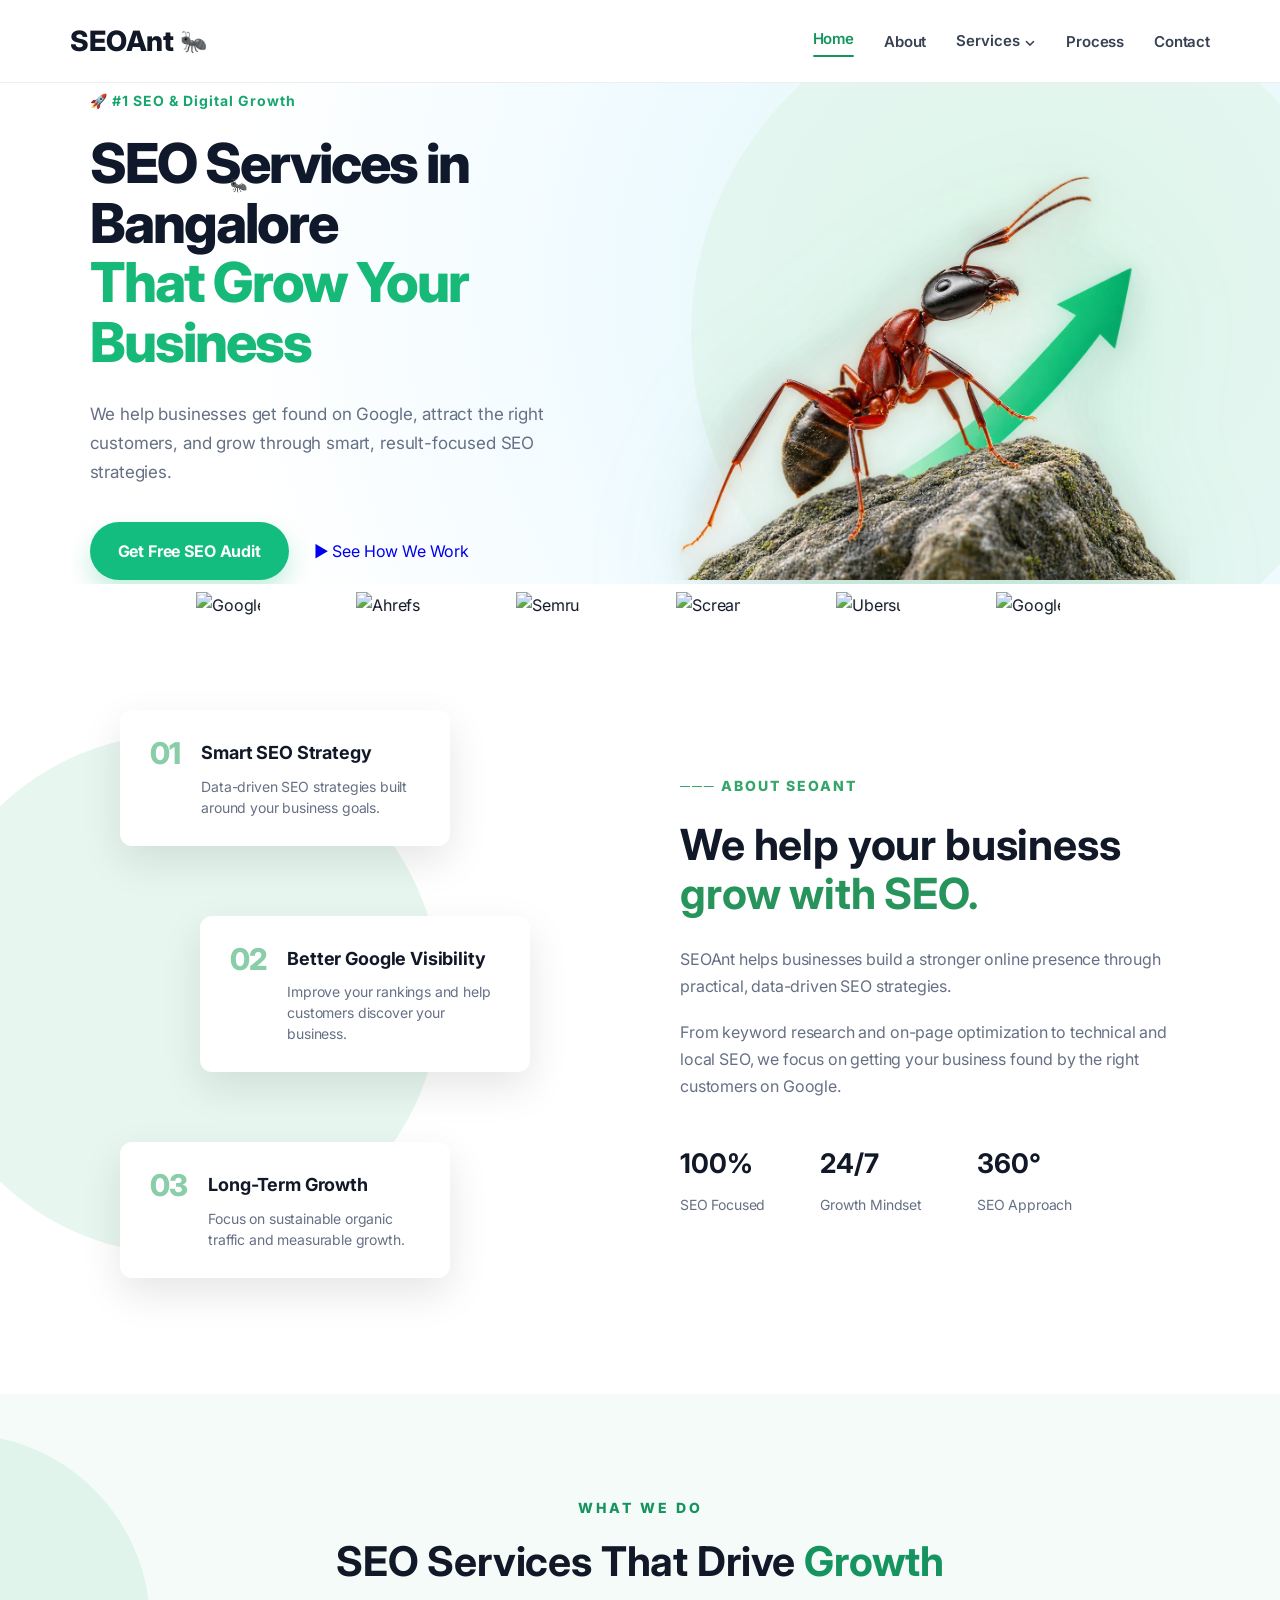
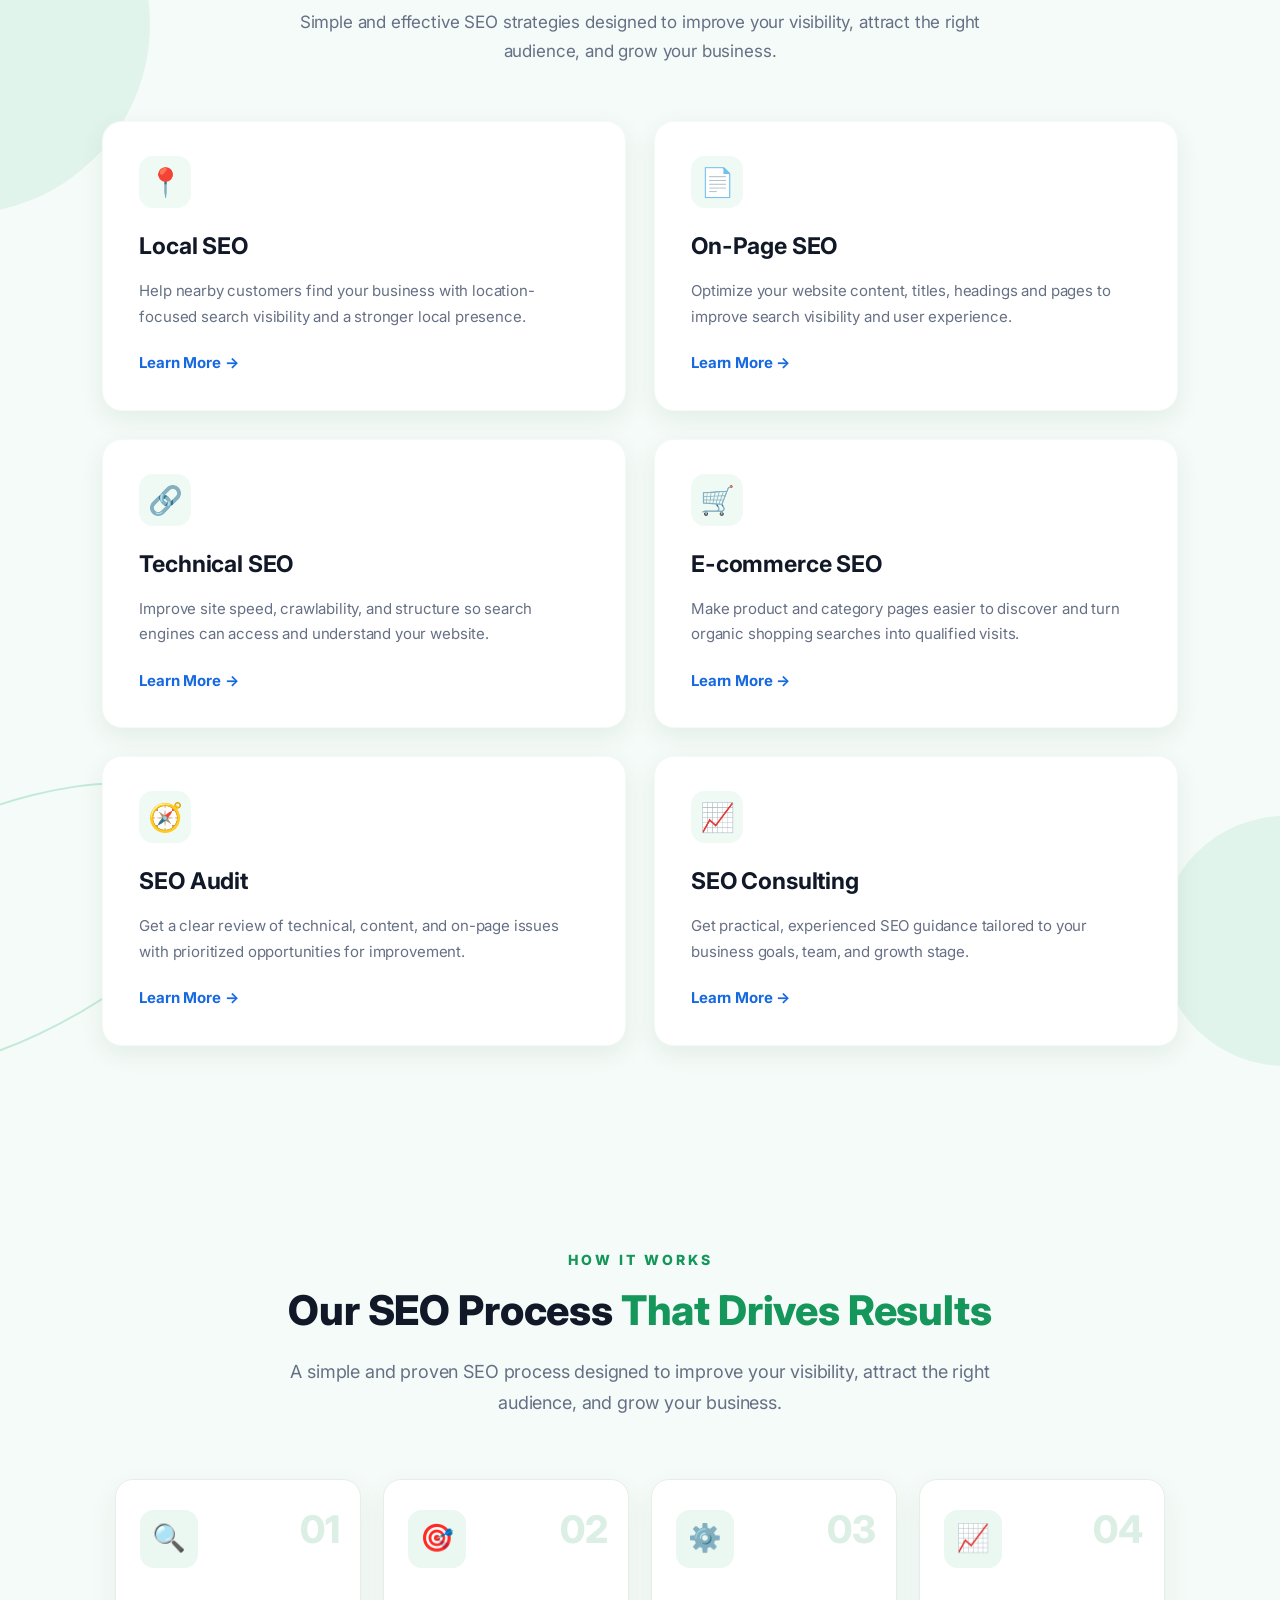
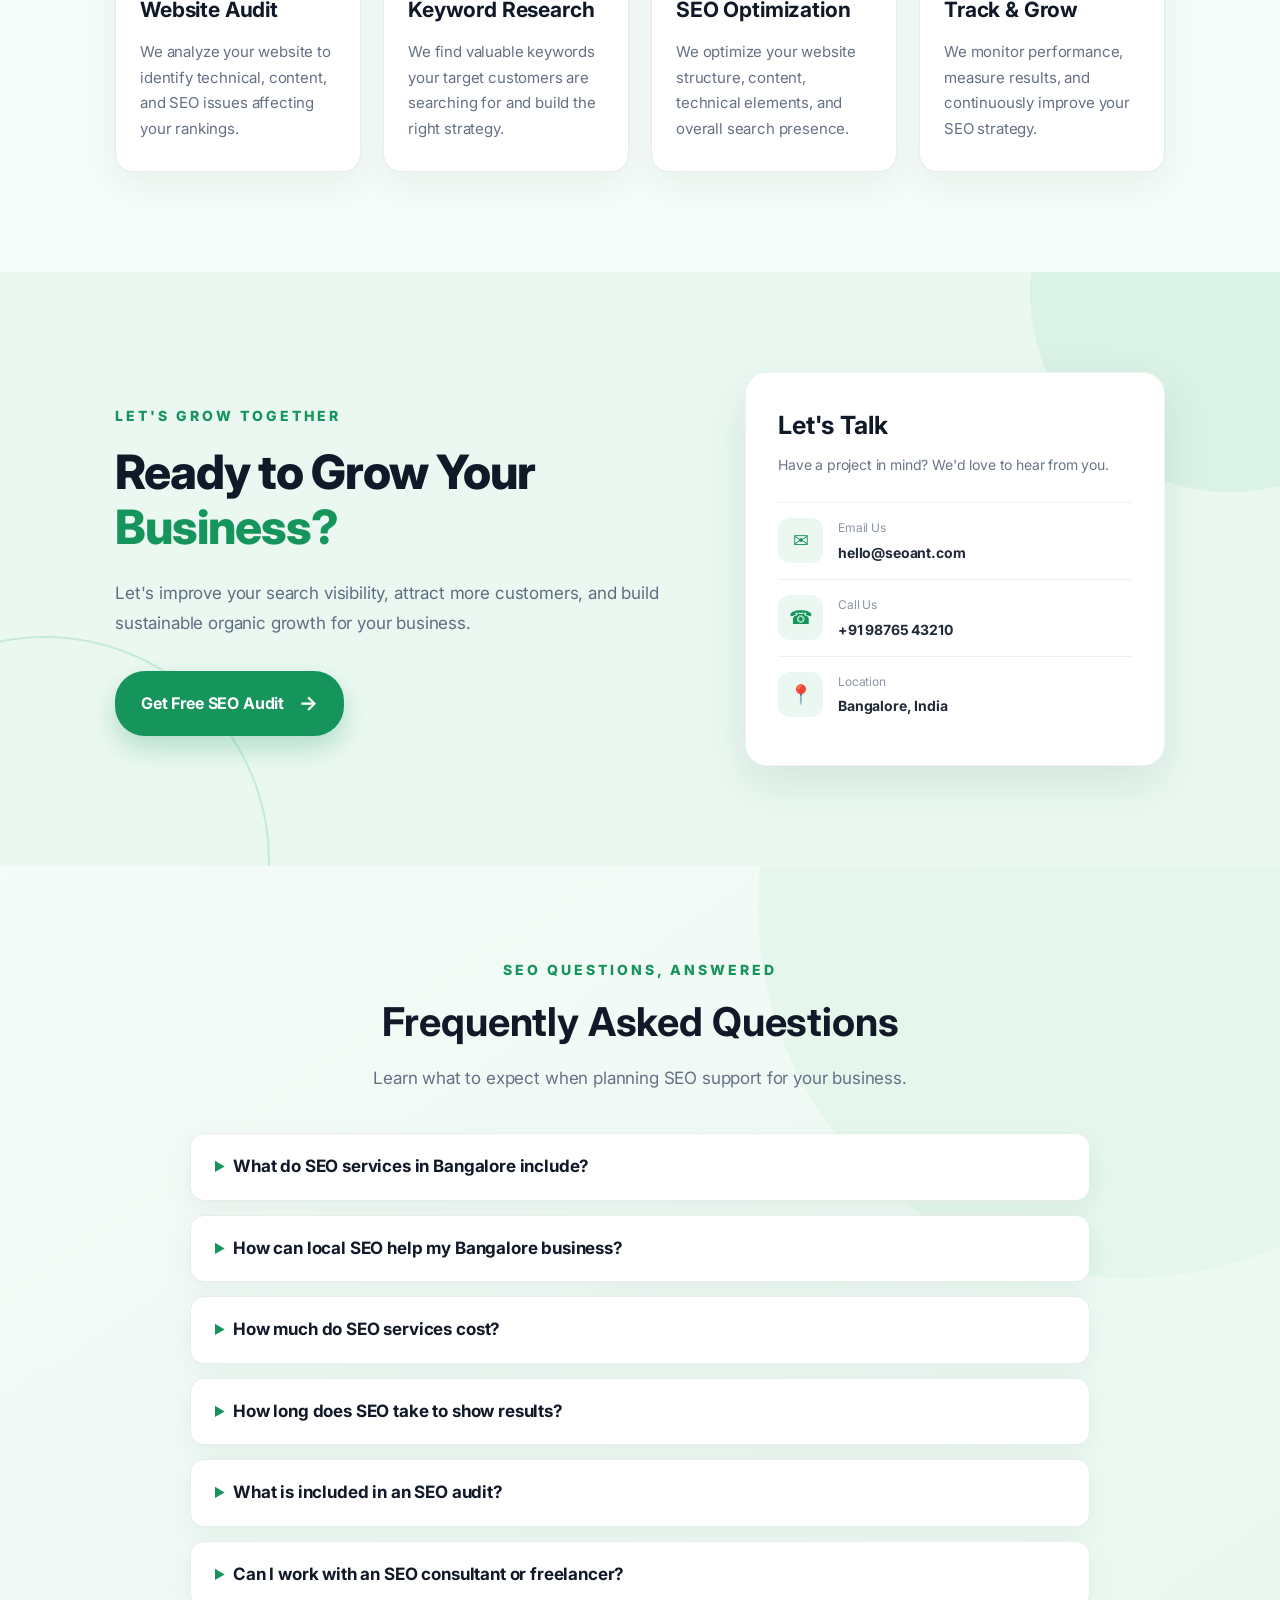
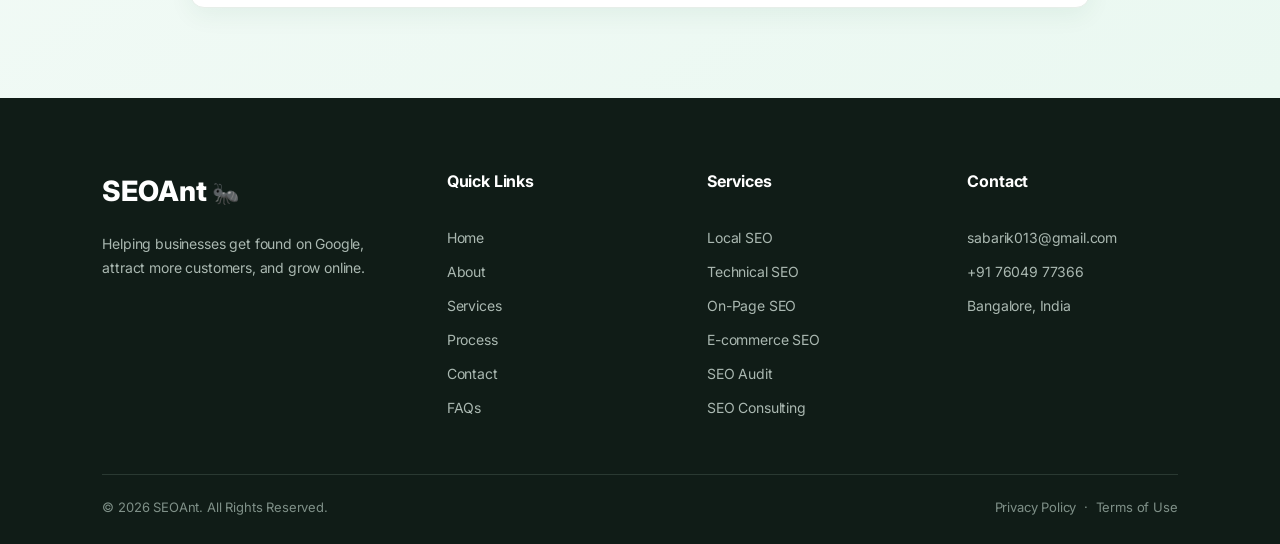
==== index.html @ 984a1347 "Add clean URLs and SEO service pages Co-authored-by: Copilot <223556219+Copilot@users.noreply.github" ====
<!DOCTYPE html>
<html lang="en">

<head>

    <meta charset="UTF-8">

    <!-- SEO -->
    <title>SEOAnt | Professional SEO Services In Bangalore</title>

    <meta name="description"
        content="SEOAnt provides professional SEO services to improve search rankings, increase organic traffic, and drive sustainable business growth.">

    <meta name="keywords"
        content="SEO services, SEO agency, search engine optimization, technical SEO, on-page SEO, off-page SEO, local SEO, SEOAnt">

    <meta name="robots" content="index, follow">

    <meta name="author" content="SEOAnt">

    <!-- Responsive -->
    <meta name="viewport" content="width=device-width, initial-scale=1.0">
    <link rel="canonical" href="https://yourdomain.com/">
    <link rel="preconnect" href="https://fonts.googleapis.com">
    <link rel="preconnect" href="https://fonts.gstatic.com" crossorigin>
    <link href="https://fonts.googleapis.com/css2?family=Inter:wght@400;500;600;700;800&display=swap" rel="stylesheet">

    <!-- Open Graph -->
    <meta property="og:type" content="website">

    <meta property="og:title"
        content="SEOAnt | Professional SEO Services In Bangalore">

    <meta property="og:description"
        content="Grow your online visibility with SEOAnt. Professional SEO services designed to improve rankings, traffic, and business growth.">

    <meta property="og:url" content="https://yourdomain.com/">

    <meta property="og:site_name" content="SEOAnt">

    <meta property="og:image"
        content="https://yourdomain.com/images/seoant-og-image.jpg">

    <meta property="og:image:alt"
        content="SEOAnt - Professional SEO Services">

    <!-- Twitter / X -->
    <meta name="twitter:card" content="summary_large_image">

    <meta name="twitter:title"
        content="SEOAnt | Professional SEO Services In Bangalore">

    <meta name="twitter:description"
        content="Professional SEO services in Bangalore to improve search rankings, organic traffic, and business growth.">

    <meta name="twitter:image"
        content="https://yourdomain.com/images/seoant-og-image.jpg">

    <!-- CSS -->
    <link rel="stylesheet" href="style.css">

    <script type="application/ld+json">
{
  "@context": "https://schema.org",
  "@type": "Organization",
  "@id": "https://yourdomain.com/#organization",
  "name": "SEOAnt",
  "url": "https://yourdomain.com/",
  "description": "SEOAnt provides professional SEO services to improve search rankings, increase organic traffic, and drive sustainable business growth.",
  "email": "hello@seoant.com",
  "telephone": "+919876543210",
  "address": {
    "@type": "PostalAddress",
    "addressLocality": "Bangalore",
    "addressCountry": "IN"
  }
}
</script>
    <meta name="google-site-verification" content="google460c46f1f5e0da4a.html">
</head>

<body>

    <!-- =========================================
         HEADER
    ========================================== -->

    <header>
        <nav class="navbar">

            <div class="logo">
                SEOAnt
                <span class="logo-icon">🐜</span>
            </div>

            <ul class="nav-links" id="primary-navigation">
                <li>
                    <a href="#home" aria-current="page">Home</a>
                </li>

                <li>
                    <a href="#about">About</a>
                </li>

                <li class="nav-dropdown">
                    <button class="nav-dropdown-toggle" type="button" aria-expanded="false" aria-controls="service-menu">Services <span aria-hidden="true">⌄</span></button>
                    <ul class="service-menu" id="service-menu">
                        <li><a href="/local-seo">Local SEO</a></li>
                        <li><a href="/technical-seo">Technical SEO</a></li>
                        <li><a href="/on-page-seo">On-Page SEO</a></li>
                        <li><a href="/ecommerce-seo">E-commerce SEO</a></li>
                        <li><a href="/seo-audit">SEO Audit</a></li>
                        <li><a href="/seo-consulting">SEO Consulting</a></li>
                    </ul>
                </li>

                <li>
                    <a href="#process">Process</a>
                </li>

                <li>
                    <a href="#contact">Contact</a>
                </li>
            </ul>

            <button class="menu-toggle" type="button" aria-label="Open navigation menu" aria-expanded="false" aria-controls="primary-navigation">
                <span></span><span></span><span></span>
            </button>

        </nav>
    </header>


    <main>


        <!-- =========================
     Hero Section
========================= -->

<section id="home">

    <span class="hero-ant" aria-hidden="true">🐜</span>

    <div class="hero-wrapper">

        <!-- LEFT CONTENT -->
        <div class="hero-content">

            <span class="hero-label">
                🚀 #1 SEO & Digital Growth
            </span>

            <h1>
                SEO Services in Bangalore
                <span>That Grow Your Business</span>
            </h1>

            <p>
                We help businesses get found on Google, attract
                the right customers, and grow through smart,
                result-focused SEO strategies.
            </p>

            <div class="hero-buttons">

                <a href="#contact" class="primary-btn">
                    Get Free SEO Audit
                </a>

                <a href="#process" class="watch-btn">
                    <span class="play-icon">▶</span>
                    See How We Work
                </a>

            </div>

        </div>


        <!-- RIGHT VISUAL -->
        <div class="hero-visual">

            <div class="hero-shape"></div>

            <!-- Main Image -->
            <div class="hero-image">

                <img
                    src="hero-image.webp"
                    alt="Premium 3D SEOAnt mascot on stone platform with upward growth arrow and SEO ranking indicators"
                    loading="eager"
                >

            </div>


            <!-- Floating Card 1 -->
            <div class="floating-card traffic-card">

                <div class="floating-icon">
                    ↗
                </div>

                <div>
                    <strong>+85%</strong>
                    <small>Organic Traffic</small>
                </div>

            </div>


            <!-- Floating Card 2 -->
            <div class="floating-card ranking-card">

                <div class="floating-icon">
                    ✓
                </div>

                <div>
                    <strong>Top Rankings</strong>
                    <small>Google Visibility</small>
                </div>

            </div>


            <!-- Floating Card 3 -->
            <div class="floating-card growth-card">

                <div class="floating-icon">
                    ★
                </div>

                <div>
                    <strong>SEO Growth</strong>
                    <small>Built For Business</small>
                </div>

            </div>


            <!-- Decorative Elements -->
            <div class="decor-circle circle-one"></div>
            <div class="decor-circle circle-two"></div>
            <div class="decor-square"></div>

        </div>

    </div>

</section>

<!-- SEO TOOLS MARQUEE -->
<section class="seo-tools-section">

    <div class="seo-tools-track">

        <div class="seo-tool">
            <img src="https://cdn.worldvectorlogo.com/logos/google-search-console.svg" alt="Google Search Console">
        </div>

        <div class="seo-tool">
            <img src="https://cdn.worldvectorlogo.com/logos/google-analytics-4.svg" alt="Google Analytics">
        </div>

        <div class="seo-tool">
            <img src="https://www.google.com/s2/favicons?domain=ahrefs.com&amp;sz=128" alt="Ahrefs">
        </div>

        <div class="seo-tool">
            <img src="https://cdn.jsdelivr.net/npm/simple-icons@v15/icons/semrush.svg" alt="Semrush">
        </div>

        <div class="seo-tool">
            <img src="https://www.google.com/s2/favicons?domain=screamingfrog.co.uk&amp;sz=128" alt="Screaming Frog SEO Spider">
        </div>

        <div class="seo-tool">
            <img src="https://www.google.com/s2/favicons?domain=ubersuggest.com&amp;sz=128" alt="Ubersuggest">
        </div>

        <div class="seo-tool">
            <img src="https://cdn.jsdelivr.net/npm/simple-icons@v15/icons/googleads.svg" alt="Google Ads">
        </div>

    </div>

</section>


        <!-- =========================
     About Section
========================= -->

<section id="about">

    <div class="about-wrapper">

        <!-- Left Side -->
        <div class="about-visual">

            <div class="about-circle"></div>

            <div class="about-card card-one">

                <span class="card-number">01</span>

                <div>
                    <h3>Smart SEO Strategy</h3>

                    <p>
                        Data-driven SEO strategies built around your
                        business goals.
                    </p>
                </div>

            </div>


            <div class="about-card card-two">

                <span class="card-number">02</span>

                <div>
                    <h3>Better Google Visibility</h3>

                    <p>
                        Improve your rankings and help customers
                        discover your business.
                    </p>
                </div>

            </div>


            <div class="about-card card-three">

                <span class="card-number">03</span>

                <div>
                    <h3>Long-Term Growth</h3>

                    <p>
                        Focus on sustainable organic traffic and
                        measurable growth.
                    </p>
                </div>

            </div>

        </div>


        <!-- Right Side -->
        <div class="about-info">

            <span class="about-label">
                ─── ABOUT SEOANT
            </span>

            <h2>
                We help your business
                <span>grow with SEO.</span>
            </h2>

            <p>
                SEOAnt helps businesses build a stronger online
                presence through practical, data-driven SEO strategies.
            </p>

            <p>
                From keyword research and on-page optimization to
                technical and local SEO, we focus on getting your
                business found by the right customers on Google.
            </p>


            <div class="about-stats">

                <div class="stat">
                    <strong>100%</strong>
                    <span>SEO Focused</span>
                </div>

                <div class="stat">
                    <strong>24/7</strong>
                    <span>Growth Mindset</span>
                </div>

                <div class="stat">
                    <strong>360°</strong>
                    <span>SEO Approach</span>
                </div>

            </div>

        </div>

    </div>

</section>



        <!-- ================= SERVICES SECTION ================= -->

<section id="services" class="services-section">

    <!-- Background Decorations -->
    <div class="services-bg-left"></div>
    <div class="services-bg-right"></div>

    <div class="services-orbit">
        <span class="orbit-dot-small"></span>
        <span class="orbit-dot-large"></span>
    </div>

    <div class="services-container">

        <!-- Section Heading -->
        <div class="services-heading">

            <span class="services-label">
                WHAT WE DO
            </span>

            <div class="heading-line"></div>

            <h2>
                SEO Services That Drive
                <span>Growth</span>
            </h2>

            <p>
                Simple and effective SEO strategies designed to improve your visibility,
                attract the right audience, and grow your business.
            </p>

        </div>


        <!-- Services Grid -->
        <div class="services-grid">

            <!-- Service cards link to their dedicated service pages. -->
            <div class="service-card">

                <div class="service-icon">
                    📍
                </div>

                <div class="service-content">

                    <h3>
                        Local SEO
                    </h3>

                    <p>
                        Help nearby customers find your business with location-focused
                        search visibility and a stronger local presence.
                    </p>

                    <a href="/local-seo">
                        Learn More →
                    </a>

                </div>

            </div>


            <div class="service-card">

                <div class="service-icon">
                    📄
                </div>

                <div class="service-content">

                    <h3>
                        On-Page SEO
                    </h3>

                    <p>
                        Optimize your website content, titles, headings and pages
                        to improve search visibility and user experience.
                    </p>

                    <a href="/on-page-seo">
                        Learn More →
                    </a>

                </div>

            </div>


            <div class="service-card">

                <div class="service-icon">
                    🔗
                </div>

                <div class="service-content">

                    <h3>
                        Technical SEO
                    </h3>

                    <p>
                        Improve site speed, crawlability, and structure so search
                        engines can access and understand your website.
                    </p>

                    <a href="/technical-seo">
                        Learn More →
                    </a>

                </div>

            </div>


            <div class="service-card">

                <div class="service-icon">
                    🛒
                </div>

                <div class="service-content">

                    <h3>
                        E-commerce SEO
                    </h3>

                    <p>
                        Make product and category pages easier to discover and turn
                        organic shopping searches into qualified visits.
                    </p>

                    <a href="/ecommerce-seo">
                        Learn More →
                    </a>

                </div>

            </div>

            <div class="service-card">
                <div class="service-icon">🧭</div>
                <div class="service-content">
                    <h3>SEO Audit</h3>
                    <p>Get a clear review of technical, content, and on-page issues with prioritized opportunities for improvement.</p>
                    <a href="/seo-audit">Learn More →</a>
                </div>
            </div>

            <div class="service-card">
                <div class="service-icon">📈</div>
                <div class="service-content">
                    <h3>SEO Consulting</h3>
                    <p>Get practical, experienced SEO guidance tailored to your business goals, team, and growth stage.</p>
                    <a href="/seo-consulting">Learn More →</a>
                </div>
            </div>

        </div>

    </div>

</section>

<!-- Process Section -->
<section id="process">

    <div class="process-heading">
        <span>HOW IT WORKS</span>

        <h2>
            Our SEO Process
            <span>That Drives Results</span>
        </h2>

        <p>
            A simple and proven SEO process designed to improve
            your visibility, attract the right audience, and grow your business.
        </p>
    </div>


    <div class="process-container">

        <!-- Step 01 -->
        <div class="process-card">

            <div class="process-number">
                01
            </div>

            <div class="process-icon">
                🔍
            </div>

            <h3>Website Audit</h3>

            <p>
                We analyze your website to identify technical,
                content, and SEO issues affecting your rankings.
            </p>

        </div>


        <!-- Step 02 -->
        <div class="process-card">

            <div class="process-number">
                02
            </div>

            <div class="process-icon">
                🎯
            </div>

            <h3>Keyword Research</h3>

            <p>
                We find valuable keywords your target customers
                are searching for and build the right strategy.
            </p>

        </div>


        <!-- Step 03 -->
        <div class="process-card">

            <div class="process-number">
                03
            </div>

            <div class="process-icon">
                ⚙️
            </div>

            <h3>SEO Optimization</h3>

            <p>
                We optimize your website structure, content,
                technical elements, and overall search presence.
            </p>

        </div>


        <!-- Step 04 -->
        <div class="process-card">

            <div class="process-number">
                04
            </div>

            <div class="process-icon">
                📈
            </div>

            <h3>Track & Grow</h3>

            <p>
                We monitor performance, measure results, and
                continuously improve your SEO strategy.
            </p>

        </div>

    </div>

</section>


        <!-- =========================
     CONTACT / CTA SECTION
========================= -->

<section id="contact" class="contact-section">

    <!-- Decorative Shapes -->
    <div class="contact-shape contact-shape-left"></div>
    <div class="contact-shape contact-shape-right"></div>

    <div class="contact-container">

        <!-- Left Content -->
        <div class="contact-content">

            <span class="contact-label">
                LET'S GROW TOGETHER
            </span>

            <h2>
                Ready to Grow Your
                <span>Business?</span>
            </h2>

            <p>
                Let's improve your search visibility, attract more
                customers, and build sustainable organic growth
                for your business.
            </p>

            <a href="mailto:hello@seoant.com" class="contact-main-btn">
                Get Free SEO Audit
                <span>→</span>
            </a>

        </div>


        <!-- Right Contact Card -->
        <div class="contact-card">

            <div class="contact-card-heading">
                <h3>
                    Let's Talk
                </h3>

                <p>
                    Have a project in mind?
                    We'd love to hear from you.
                </p>
            </div>


            <!-- Email -->
            <a href="mailto:hello@seoant.com" class="contact-item">

                <div class="contact-item-icon">
                    ✉
                </div>

                <div>
                    <small>Email Us</small>
                    <strong>hello@seoant.com</strong>
                </div>

            </a>


            <!-- Phone -->
            <a href="tel:+919876543210" class="contact-item">

                <div class="contact-item-icon">
                    ☎
                </div>

                <div>
                    <small>Call Us</small>
                    <strong>+91 98765 43210</strong>
                </div>

            </a>


            <!-- Location -->
            <div class="contact-item">

                <div class="contact-item-icon">
                    📍
                </div>

                <div>
                    <small>Location</small>
                    <strong>Bangalore, India</strong>
                </div>

            </div>

        </div>

    </div>

</section>

<!-- FREQUENTLY ASKED QUESTIONS -->
<section id="faq" class="faq-section">
    <div class="faq-container">
        <div class="faq-heading">
            <span class="contact-label">SEO QUESTIONS, ANSWERED</span>
            <h2>Frequently Asked Questions</h2>
            <p>
                Learn what to expect when planning SEO support for your business.
            </p>
        </div>

        <div class="faq-list">
            <details class="faq-item">
                <summary>What do SEO services in Bangalore include?</summary>
                <p>
                    SEO services can include technical improvements, keyword and
                    content planning, on-page optimization, local search support,
                    and performance reviews. The right mix depends on your website
                    and business goals.
                </p>
            </details>

            <details class="faq-item">
                <summary>How can local SEO help my Bangalore business?</summary>
                <p>
                    Local SEO helps make your business more relevant and visible
                    for nearby searches through accurate business information,
                    useful location content, and a well-organized website. Visibility
                    and placement depend on many factors and cannot be guaranteed.
                </p>
            </details>

            <details class="faq-item">
                <summary>How much do SEO services cost?</summary>
                <p>
                    Pricing depends on the work required, your website’s size and
                    condition, and whether you need a one-time audit, consulting,
                    or ongoing support. Contact SEOAnt to discuss a scope and quote
                    suited to your needs.
                </p>
            </details>

            <details class="faq-item">
                <summary>How long does SEO take to show results?</summary>
                <p>
                    SEO is an ongoing process. The time needed to see meaningful
                    changes varies with competition, website history, technical
                    condition, and the work completed. No specific ranking or
                    timeline can be promised.
                </p>
            </details>

            <details class="faq-item">
                <summary>What is included in an SEO audit?</summary>
                <p>
                    An audit can review technical accessibility, site structure,
                    page content, on-page elements, and search performance data
                    where available. Findings are used to prioritize practical
                    next steps.
                </p>
            </details>

            <details class="faq-item">
                <summary>Can I work with an SEO consultant or freelancer?</summary>
                <p>
                    SEOAnt offers consulting and strategic guidance as well as
                    support with implementation. We can discuss whether consulting,
                    hands-on help, or a combination best fits your team.
                </p>
            </details>
        </div>
    </div>
</section>


    </main>



    <!-- =========================
     FOOTER
========================= -->

<footer class="site-footer">

    <div class="footer-container">

        <!-- Brand -->
        <div class="footer-brand">
            <div class="footer-logo">
             SEOAnt <span class="ant-motion">🐜</span>
            </div>

            <p>
                Helping businesses get found on Google,
                attract more customers, and grow online.
            </p>
        </div>


        <!-- Quick Links -->
        <div class="footer-links">
            <h3>Quick Links</h3>

            <a href="#home">Home</a>
            <a href="#about">About</a>
            <a href="#services">Services</a>
            <a href="#process">Process</a>
            <a href="#contact">Contact</a>
            <a href="#faq">FAQs</a>
        </div>


        <!-- Services -->
        <div class="footer-links">
            <h3>Services</h3>

            <a href="/local-seo">Local SEO</a>
            <a href="/technical-seo">Technical SEO</a>
            <a href="/on-page-seo">On-Page SEO</a>
            <a href="/ecommerce-seo">E-commerce SEO</a>
            <a href="/seo-audit">SEO Audit</a>
            <a href="/seo-consulting">SEO Consulting</a>
        </div>


        <!-- Contact -->
        <div class="footer-links">
            <h3>Contact</h3>

            <a href="mailto:sabarik013@gmail.com">
                sabarik013@gmail.com
            </a>

            <a href="tel:+917604977366">
                +91 76049 77366
            </a>

            <span>Bangalore, India</span>
        </div>

    </div>


    <!-- Bottom Footer -->

    <div class="footer-bottom">

        <p>
         © 2026 SEOAnt. All Rights Reserved.
        </p>

        <p>
            <a href="/privacy-policy" style="color:#7f9088;text-decoration:none;">Privacy Policy</a>
            &nbsp;·&nbsp;
            <a href="/terms-of-use" style="color:#7f9088;text-decoration:none;">Terms of Use</a>
        </p>

    </div>

</footer>



    <!-- JavaScript -->

    <script src="script.js"></script>

</body>

</html>
---- style.css ----
/* =========================================================
   SEOAnt - Main Stylesheet
   Clean & Responsive Version
========================================================= */

:root {
    --green: #15945c;
    --green-light: #eaf8f1;
    --green-soft: #f5fbf8;
    --green-pale: #dff5e9;
    --dark: #111827;
    --text: #667085;
    --white: #ffffff;
    --border: #e7eee9;
}

/* =========================================================
   RESET
========================================================= */

* {
    margin: 0;
    padding: 0;
    box-sizing: border-box;
}

html {
    scroll-behavior: smooth;
}

body {
    font-family: "Inter", Arial, sans-serif;
    color: var(--dark);
    background: var(--white);
    line-height: 1.65;
    letter-spacing: -0.01em;
}

a {
    text-decoration: none;
}

img {
    max-width: 100%;
    display: block;
}


/* =========================================================
   HEADER / NAVBAR
========================================================= */

header {
    width: 100%;
    position: sticky;
    top: 0;
    z-index: 1000;
    background: rgba(255, 255, 255, 0.78);
    backdrop-filter: blur(14px);
    -webkit-backdrop-filter: blur(14px);
    border-bottom: 1px solid #eeeeee;
}

.navbar {
    max-width: 1200px;
    margin: auto;
    padding: 18px 30px;

    display: flex;
    align-items: center;
    justify-content: space-between;
}

.logo {
    display: flex;
    align-items: center;
    gap: 6px;

    color: var(--dark);
    font-size: 28px;
    font-weight: 800;
}

.logo-icon {
    font-size: 22px;
}

.nav-links {
    display: flex;
    align-items: center;
    gap: 30px;

    list-style: none;
}

.nav-links a {
    color: #374151;
    font-size: 15px;
    font-weight: 600;

    transition: color 0.25s ease;
}

.nav-links a:hover {
    color: var(--green);
}


/* =========================================================
   HERO SECTION
========================================================= */

#home {
    position: relative;
    overflow: hidden;

    min-height: 440px;
    padding: 4px 7%;

    background:
        radial-gradient(
            circle at 80% 40%,
            #dff8ed 0%,
            #eefaff 35%,
            #ffffff 75%
        );
}

#home::before {
    position: absolute;
    top: 50%;
    right: clamp(-180px, -7vw, -70px);
    z-index: 0;
    width: clamp(420px, 53vw, 760px);
    aspect-ratio: 1;
    border-radius: 50%;
    background: var(--green-pale);
    content: "";
    opacity: 0.58;
    pointer-events: none;
    transform: translateY(-50%);
}

.hero-ant {
    position: absolute;
    top: 18%;
    left: 18%;
    z-index: 6;
    display: inline-block;
    font-size: 14px;
    animation: heroAntWalk 5s ease-in-out infinite;
    transform-origin: 50% 80%;
}

@keyframes heroAntWalk {
    0%, 100% {
        transform: translate(0, 0) rotate(-2deg);
    }

    50% {
        transform: translate(34px, -4px) rotate(2deg);
    }
}

.hero-wrapper {
    position: relative;
    z-index: 1;
    max-width: 1250px;
    min-height: 0;
    margin: auto;

    display: grid;
    grid-template-columns: minmax(0, 0.9fr) minmax(0, 1.1fr);
    align-items: center;
    gap: clamp(24px, 4vw, 54px);
}

.hero-content {
    position: relative;
    z-index: 5;

    min-width: 0;
    max-width: 570px;
}

.hero-label {
    display: inline-block;
    margin-bottom: 22px;

    color: #16a66f;
    font-size: 14px;
    font-weight: 700;
    letter-spacing: 1px;
}

.hero-content h1 {
    margin: 0;

    color: #10182b;
    font-size: clamp(40px, 4.3vw, 58px);
    line-height: 1.08;
    font-weight: 800;
    letter-spacing: -2px;
}

.hero-content h1 span {
    display: block;
    color: #16b978;
}

.hero-content > p {
    max-width: 520px;
    margin: 28px 0 35px;

    color: var(--text);
    font-size: 17px;
    line-height: 1.7;
}

.hero-buttons {
    display: flex;
    align-items: center;
    gap: 25px;
}

.primary-btn {
    display: inline-block;

    padding: 16px 28px;

    border-radius: 30px;
    background: #13bd80;
    color: var(--white);

    font-weight: 700;

    box-shadow: 0 12px 25px rgba(19, 189, 128, 0.25);

    transition: 0.3s ease;
}

.primary-btn:hover {
    transform: translateY(-3px);
    background: #0da96f;
}


/* =========================================================
   HERO VISUAL
========================================================= */


.hero-visual {
    position: relative;

    align-self: end;

    display: flex;
    align-items: center;
    justify-content: center;
}

/* 3D Hero - subtle background circle hidden; image is transparent */
.hero-shape {
    display: none;
}

.hero-image {
    position: relative;
    z-index: 2;

    width: 100%;
    max-width: 680px;
    height: auto;
    min-width: 0;

    display: flex;
    align-items: center;
    justify-content: center;
}

.hero-image img {
    width: 100%;
    height: auto;

    object-fit: contain;
    object-position: center center;

    /* Subtle drop shadow to ground the 3D image on the hero gradient */
    filter: drop-shadow(0 24px 60px rgba(19, 189, 128, 0.14))
            drop-shadow(0 8px 20px rgba(0, 0, 0, 0.08));
}


/* =========================================================
   FLOATING HERO CARDS — hidden (3D elements now baked into image)
========================================================= */

.floating-card {
    display: none;
}


/* =========================================================
   HERO DECORATIONS — hidden (3D image has its own elements)
========================================================= */

.decor-circle,
.decor-square {
    display: none;
}




/* =========================================================
   ABOUT SECTION
========================================================= */

#about {
    position: relative;
    overflow: hidden;

    padding: 30px 7% 100px;

    background: var(--white);
}

.about-wrapper {
    max-width: 1200px;
    margin: auto;

    display: grid;
    grid-template-columns: 1fr 1fr;
    align-items: center;

    gap: 80px;
}

.about-visual {
    position: relative;

    min-height: 600px;

    display: flex;
    flex-direction: column;
    justify-content: center;

    gap: 70px;
}

.about-circle {
    position: absolute;

    width: 520px;
    height: 520px;

    left: -170px;
    top: 40px;

    border-radius: 50%;
    background: #e7f7ef;

    z-index: 0;
}


/* =========================================================
   ABOUT CARDS
========================================================= */

.about-card {
    position: relative;
    z-index: 1;

    width: 330px;

    display: flex;
    align-items: flex-start;

    gap: 20px;

    padding: 28px 30px;

    background: var(--white);
    border-radius: 12px;

    box-shadow: 0 15px 40px rgba(0, 0, 0, 0.10);

    transition: 0.3s ease;
}

.about-card:hover {
    transform: translateY(-6px);

    box-shadow:
        0 20px 45px rgba(0, 0, 0, 0.14);
}

.card-number {
    flex-shrink: 0;

    color: #8acda9;

    font-size: 30px;
    font-weight: 800;
    line-height: 1;
}

.about-card h3 {
    margin: 0 0 8px;

    color: var(--dark);
    font-size: 18px;
}

.about-card p {
    margin: 0;

    color: var(--text);
    font-size: 14px;
    line-height: 1.5;
}

.card-one {
    margin-left: 30px;
}

.card-two {
    margin-left: 110px;
}

.card-three {
    margin-left: 30px;
}


/* =========================================================
   ABOUT CONTENT
========================================================= */

.about-info {
    max-width: 560px;
}

.about-label {
    display: inline-block;

    margin-bottom: 22px;

    color: #35a56a;

    font-size: 14px;
    font-weight: 800;
    letter-spacing: 2px;
}

.about-info h2 {
    margin: 0 0 28px;

    color: var(--dark);

    font-size: clamp(36px, 3.35vw, 46px);
    line-height: 1.15;
    text-align: left;
}

.about-info h2 span {
    display: block;
    color: #26945b;
}

.about-info > p {
    margin-bottom: 18px;

    color: var(--text);

    font-size: 16px;
    line-height: 1.7;
}


/* =========================================================
   ABOUT STATS
========================================================= */

.about-stats {
    display: flex;
    gap: 55px;

    margin-top: 42px;
}

.stat {
    display: flex;
    flex-direction: column;

    gap: 6px;
}

.stat strong {
    color: var(--dark);
    font-size: 27px;
}

.stat span {
    color: var(--text);
    font-size: 14px;
}


/* =========================================================
   SERVICES SECTION
========================================================= */

#services {
    position: relative;
    overflow: hidden;

    padding: 100px 8%;

    background: var(--green-soft);
}

.services-container {
    position: relative;
    z-index: 2;

    max-width: 1100px;
    margin: auto;
}


/* =========================================================
   SERVICES DECORATIONS
========================================================= */

.services-bg-left,
.services-bg-right {
    position: absolute;

    border-radius: 50%;
    background: #e1f4eb;

    z-index: 0;
}

.services-bg-left {
    width: 380px;
    height: 380px;

    left: -230px;
    top: 40px;
}

.services-bg-right {
    width: 250px;
    height: 250px;

    right: -130px;
    bottom: 80px;
}

.services-orbit {
    position: absolute;

    width: 500px;
    height: 230px;

    left: -260px;
    bottom: 100px;

    border: 2px solid rgba(95, 201, 154, 0.35);
    border-radius: 50%;

    transform: rotate(-25deg);

    z-index: 0;
}

.orbit-dot-small,
.orbit-dot-large {
    position: absolute;

    display: block;

    border-radius: 50%;
    background: #5fc99a;
}

.orbit-dot-small {
    width: 10px;
    height: 10px;

    top: 20px;
    right: 70px;
}

.orbit-dot-large {
    width: 18px;
    height: 18px;

    bottom: 20px;
    left: 80px;
}


/* =========================================================
   SERVICES HEADING
========================================================= */

.services-heading {
    max-width: 850px;

    margin: 0 auto 55px;

    text-align: center;
}

.services-label {
    display: inline-block;

    margin-bottom: 18px;

    color: #15945f;

    font-size: 14px;
    font-weight: 800;
    letter-spacing: 3px;
}

.heading-line {
    display: none;
}

.services-heading h2 {
    margin: 0;

    color: var(--dark);

    font-size: clamp(34px, 3.2vw, 44px);
    line-height: 1.2;
    font-weight: 700;
}

.services-heading h2 span {
    color: #15945f;
}

.services-heading p {
    max-width: 760px;

    margin: 22px auto 0;

    color: var(--text);

    font-size: 17px;
    line-height: 1.7;
}


/* =========================================================
   SERVICE CARDS
========================================================= */

.services-grid {
    max-width: 1080px;

    margin: auto;

    display: grid;
    grid-template-columns: repeat(2, 1fr);

    gap: 28px;
}

.service-card {
    min-height: 235px;

    padding: 34px 36px;

    background: var(--white);

    border: 1px solid rgba(20, 148, 95, 0.05);
    border-radius: 20px;

    box-shadow:
        0 8px 25px rgba(20, 80, 55, 0.08);

    transition: 0.3s ease;
}

.service-card:hover {
    transform: translateY(-6px);

    box-shadow:
        0 15px 35px rgba(20, 80, 55, 0.13);
}

.service-icon {
    width: 52px;
    height: 52px;

    display: flex;
    align-items: center;
    justify-content: center;

    margin-bottom: 20px;

    border-radius: 14px;
    background: #effaf5;

    font-size: 28px;
}

.service-card h3 {
    margin: 0 0 12px;

    color: var(--dark);
    font-size: 23px;
}

.service-card p {
    margin: 0 0 20px;

    color: var(--text);

    font-size: 15px;
    line-height: 1.7;
}

.service-card a {
    display: inline-block;

    color: #1769e0;

    font-size: 15px;
    font-weight: 700;

    transition: 0.3s ease;
}

.service-card a:hover {
    color: var(--green);
    transform: translateX(4px);
}

.faq-heading h2 {
    margin: 0;
    color: var(--dark);
    font-size: clamp(32px, 3.1vw, 42px);
    line-height: 1.2;
}

.faq-heading > p {
    max-width: 760px;
    margin: 18px auto 0;
    color: var(--text);
    font-size: 17px;
    line-height: 1.7;
}

.faq-heading .contact-label {
    color: var(--green);
}

/* =========================================================
   PROCESS SECTION
========================================================= */

#process {
    position: relative;
    overflow: hidden;

    padding: 100px 8%;

    background: var(--green-soft);
}

.process-heading {
    max-width: 850px;

    margin: 0 auto 60px;

    text-align: center;
}

.process-heading > span {
    display: inline-block;

    margin-bottom: 15px;

    color: #15965a;

    font-size: 14px;
    font-weight: 800;
    letter-spacing: 3px;
}

.process-heading h2 {
    margin: 0;

    color: var(--dark);

    font-size: clamp(34px, 3.2vw, 44px);
    line-height: 1.2;
    font-weight: 800;
}

.process-heading h2 span {
    color: #15965a;
}

.process-heading p {
    max-width: 700px;

    margin: 22px auto 0;

    color: var(--text);

    font-size: 18px;
    line-height: 1.7;
}


/* =========================================================
   PROCESS CARDS
========================================================= */

.process-container {
    max-width: 1050px;

    margin: auto;

    display: grid;
    grid-template-columns: repeat(4, 1fr);

    gap: 22px;
}

.process-card {
    position: relative;

    padding: 30px 24px;

    background: var(--white);

    border: 1px solid var(--border);
    border-radius: 18px;

    box-shadow:
        0 10px 30px rgba(20, 80, 50, 0.06);

    transition: 0.3s ease;
}

.process-card:hover {
    transform: translateY(-7px);

    box-shadow:
        0 18px 40px rgba(20, 80, 50, 0.12);
}

.process-number {
    position: absolute;

    top: 18px;
    right: 20px;

    color: #dcefe5;

    font-size: 38px;
    font-weight: 800;
}

.process-icon {
    width: 58px;
    height: 58px;

    display: flex;
    align-items: center;
    justify-content: center;

    margin-bottom: 25px;

    border-radius: 14px;
    background: #eaf8f1;

    font-size: 27px;
}

.process-card h3 {
    margin: 0 0 12px;

    color: var(--dark);

    font-size: 21px;
}

.process-card p {
    margin: 0;

    color: var(--text);

    font-size: 15px;
    line-height: 1.7;
}


/* =========================================================
   CONTACT / CTA
========================================================= */

.contact-section {
    position: relative;
    overflow: hidden;

    padding: 100px 8%;

    background: var(--green-light);
}

.contact-container {
    position: relative;
    z-index: 5;

    max-width: 1050px;

    margin: auto;

    display: grid;
    grid-template-columns: 1fr 0.75fr;

    align-items: center;

    gap: 70px;
}

.contact-content {
    max-width: 600px;
}

.contact-label {
    display: inline-block;

    margin-bottom: 18px;

    color: #15945c;

    font-size: 14px;
    font-weight: 800;
    letter-spacing: 3px;
}

.contact-content h2 {
    margin: 0;

    color: var(--dark);

    font-size: clamp(36px, 3.7vw, 50px);
    line-height: 1.15;
    font-weight: 800;
    letter-spacing: -1px;
}

.contact-content h2 span {
    display: block;
    color: #15945c;
}

.contact-content > p {
    max-width: 560px;

    margin: 25px 0 32px;

    color: #5f6d80;

    font-size: 17px;
    line-height: 1.75;
}


/* =========================================================
   CONTACT BUTTON
========================================================= */

.contact-main-btn {
    display: inline-flex;
    align-items: center;

    gap: 15px;

    padding: 16px 26px;

    border-radius: 30px;

    background: #15945c;
    color: var(--white);

    font-size: 16px;
    font-weight: 700;

    box-shadow:
        0 12px 25px rgba(21, 148, 92, 0.25);

    transition: 0.3s ease;
}

.contact-main-btn span {
    font-size: 20px;

    transition: transform 0.3s ease;
}

.contact-main-btn:hover {
    transform: translateY(-3px);

    background: #107a4b;
}

.contact-main-btn:hover span {
    transform: translateX(5px);
}


/* =========================================================
   CONTACT CARD
========================================================= */

.contact-card {
    padding: 32px;

    background: var(--white);

    border: 1px solid rgba(21, 148, 92, 0.08);

    border-radius: 22px;

    box-shadow:
        0 18px 45px rgba(24, 80, 55, 0.10);
}

.contact-card-heading {
    margin-bottom: 25px;
}

.contact-card-heading h3 {
    margin: 0 0 8px;

    color: var(--dark);

    font-size: 25px;
}

.contact-card-heading p {
    margin: 0;

    color: #697586;

    font-size: 14px;
    line-height: 1.6;
}


/* =========================================================
   CONTACT ITEMS
========================================================= */

.contact-item {
    display: flex;
    align-items: center;

    gap: 15px;

    padding: 15px 0;

    border-top: 1px solid #edf1ef;

    color: inherit;
}

.contact-item-icon {
    width: 45px;
    height: 45px;

    flex-shrink: 0;

    display: flex;
    align-items: center;
    justify-content: center;

    border-radius: 12px;

    background: #eaf8f1;

    color: #15945c;

    font-size: 19px;
}

.contact-item small {
    display: block;

    margin-bottom: 3px;

    color: #8a95a5;

    font-size: 12px;
}

.contact-item strong {
    display: block;

    color: #202938;

    font-size: 14px;
}


/* =========================================================
   CONTACT DECORATIONS
========================================================= */

.contact-shape-left {
    position: absolute;

    left: -180px;
    bottom: -220px;

    width: 450px;
    height: 450px;

    border: 2px solid #b8e5ce;
    border-radius: 50%;

    opacity: 0.7;
}

.contact-shape-right {
    position: absolute;

    right: -150px;
    top: -180px;

    width: 400px;
    height: 400px;

    border-radius: 50%;

    background: #d8f2e5;

    opacity: 0.8;
}

.faq-section {
    position: relative;
    isolation: isolate;
    overflow: hidden;
    padding: 90px 8%;
    background: linear-gradient(145deg, var(--green-soft) 0%, var(--green-light) 100%);
}

.faq-section::before {
    position: absolute;
    top: -330px;
    right: -220px;
    z-index: -1;
    width: clamp(500px, 58vw, 820px);
    aspect-ratio: 1;
    border-radius: 50%;
    background: var(--green-pale);
    content: "";
    opacity: 0.58;
    pointer-events: none;
}

.faq-container {
    max-width: 900px;
    margin: auto;
}

.faq-heading {
    margin: 0 auto 40px;
    text-align: center;
}

.faq-list {
    display: grid;
    gap: 14px;
}

.faq-item {
    padding: 20px 24px;
    background: var(--white);
    border: 1px solid var(--border);
    border-radius: 14px;
    box-shadow: 0 8px 25px rgba(20, 80, 55, 0.06);
}

.faq-item summary {
    color: var(--dark);
    cursor: pointer;
    font-size: 17px;
    font-weight: 700;
    line-height: 1.5;
}

.faq-item summary::marker {
    color: var(--green);
}

.faq-item[open] summary {
    color: #0d7447;
}

.faq-item summary:focus-visible {
    outline: 2px solid #0d7447;
    outline-offset: 4px;
    border-radius: 2px;
}

.faq-item p {
    margin: 14px 0 0;
    color: #475467;
    font-size: 15px;
    line-height: 1.7;
}


/* =========================================================
   FOOTER
========================================================= */

.site-footer {
    padding: 70px 8% 25px;

    background: #101c17;

    color: var(--white);
}

.footer-container {
    max-width: 1100px;

    margin: auto;

    padding-bottom: 55px;

    display: grid;
    grid-template-columns: 1.4fr 1fr 1fr 1fr;

    gap: 50px;
}

.footer-logo {
    margin-bottom: 18px;

    color: var(--white);

    font-size: 28px;
    font-weight: 800;
}

.footer-logo span {
    font-size: 22px;
}

.footer-brand p {
    max-width: 300px;

    color: #aab8b1;

    font-size: 14px;
    line-height: 1.7;
}


/* =========================================================
   FOOTER LINKS
========================================================= */

.footer-links {
    display: flex;
    flex-direction: column;

    gap: 11px;
}

.footer-links h3 {
    margin: 0 0 20px;

    color: var(--white);

    font-size: 16px;
    font-weight: 700;
}

.footer-links a,
.footer-links span {
    color: #aab8b1;

    font-size: 14px;

    transition: 0.25s ease;
}

.footer-links a:hover {
    color: #45c889;

    transform: translateX(4px);
}


/* =========================================================
   FOOTER BOTTOM
========================================================= */

.footer-bottom {
    max-width: 1100px;

    margin: auto;

    padding-top: 22px;

    border-top: 1px solid #2a3932;

    display: flex;
    align-items: center;
    justify-content: space-between;

    gap: 20px;
}

.footer-bottom p {
    margin: 0;

    color: #7f9088;

    font-size: 13px;
}

.footer-bottom a:hover {
    color: #45c889 !important;
}


/* =========================================================
   TABLET - 1100px
========================================================= */

@media (max-width: 1100px) {

    .hero-content h1 {
        font-size: clamp(38px, 4.8vw, 52px);
    }

    .hero-shape {
        width: 500px;
        height: 500px;
    }

    .hero-image {
        max-width: 560px;
    }

    .about-wrapper {
        gap: 45px;
    }

    .about-info h2 {
        font-size: 42px;
    }
}


/* =========================================================
   TABLET - 900px
========================================================= */

@media (max-width: 900px) {

    /* Navbar */

    .navbar {
        padding: 16px 22px;
    }

    .nav-links {
        gap: 18px;
    }


    /* Hero */

    #home {
        padding: 16px 30px;
    }

    #home::before {
        top: 58%;
        right: -170px;
        width: 540px;
        opacity: 0.42;
    }

    .hero-ant {
        top: 14%;
        left: auto;
        right: 3%;
        z-index: 1;
    }

    .hero-wrapper {
        grid-template-columns: 1fr;

        text-align: center;

        gap: 24px;
        min-height: 0;
    }

    .hero-content {
        max-width: 700px;

        margin: auto;
    }

    .hero-content > p {
        margin-left: auto;
        margin-right: auto;
    }

    .hero-buttons {
        justify-content: center;
    }

    .hero-visual {
        align-self: auto;
        min-height: 0;
    }

    .hero-image {
        max-width: 620px;
    }




    /* About */

    .about-wrapper {
        grid-template-columns: minmax(0, 1fr);
    }

    .about-wrapper > * {
        min-width: 0;
    }

    .about-visual {
        max-width: 600px;
        width: 100%;

        margin: auto;
    }

    .about-info {
        max-width: 700px;

        margin: auto;
    }


    /* Services */

    .services-grid {
        gap: 20px;
    }

    .faq-section {
        padding: 80px 30px;
    }

    .faq-section::before {
        top: -260px;
        right: -280px;
        width: 620px;
    }

    /* Process */

    .process-container {
        grid-template-columns: repeat(2, 1fr);
    }


    /* Contact */

    .contact-container {
        grid-template-columns: 1fr;

        gap: 45px;

        max-width: 700px;
    }

    .contact-content {
        max-width: 100%;

        text-align: center;
    }

    .contact-content > p {
        margin-left: auto;
        margin-right: auto;
    }


    /* Footer */

    .footer-container {
        grid-template-columns: 1fr 1fr;

        gap: 40px;
    }
}


/* =========================================================
   MOBILE - 600px
========================================================= */

@media (max-width: 600px) {

    /* Navbar */

    .navbar {
        padding: 15px 14px;
    }

    .logo {
        font-size: 24px;
    }

    .nav-links {
        gap: clamp(4px, 1.5vw, 8px);
    }

    .nav-links a {
        font-size: clamp(9px, 2.7vw, 11px);
    }


    /* Hero */

    #home {
        min-height: auto;

        padding: 6px 20px;
    }

    #home::before {
        top: 66%;
        right: -210px;
        width: 420px;
        opacity: 0.36;
    }

    .hero-wrapper {
        min-height: auto;

        gap: 16px;
    }

    .hero-label {
        font-size: 12px;
    }

    .hero-content h1 {
        font-size: clamp(34px, 10vw, 40px);

        letter-spacing: -1px;
    }

    .hero-ant {
        left: auto;
        right: 3%;
        z-index: 1;
    }

    .hero-content > p {
        margin: 22px 0 28px;

        font-size: 15px;
    }

    .hero-buttons {
        flex-direction: column;

        gap: 15px;
    }

    .hero-visual {
        min-height: 0;
    }

    .hero-shape {
        width: 360px;
        height: 360px;
    }

    .hero-image {
        max-width: 500px;
    }



    /* Floating Cards */

    .floating-card {
        padding: 10px 13px;

        gap: 8px;
    }

    .floating-icon {
        width: 34px;
        height: 34px;

        font-size: 16px;
    }

    .floating-card strong {
        font-size: 13px;
    }

    .floating-card small {
        font-size: 10px;
    }

    .traffic-card {
        left: -5px;
        top: 85px;
    }

    .ranking-card {
        right: -5px;
        top: 190px;
    }

    .growth-card {
        left: 20px;
        bottom: 15px;
    }


    /* About */

    #about {
        padding: 70px 20px;
    }

    .about-visual {
        min-height: 0;
        width: 100%;

        gap: 35px;
    }

    .about-circle {
        width: 400px;
        height: 400px;

        left: -170px;
    }

    .about-card {
        width: min(330px, calc(100% - 20px));

        padding: 22px;
    }

    .card-one,
    .card-three {
        margin-left: 0;
    }

    .card-two {
        align-self: flex-end;
        margin-left: 0;
    }

    .about-info h2 {
        font-size: 36px;
    }

    .about-stats {
        gap: 25px;

        flex-wrap: wrap;
    }


    /* Services */

    #services,
    #process,
    .faq-section {
        padding: 70px 20px;
    }

    .faq-section::before {
        top: -190px;
        right: -275px;
        width: 480px;
        opacity: 0.5;
    }

    .services-heading h2,
    .process-heading h2,
    .faq-heading h2 {
        font-size: 34px;
    }

    .services-heading p,
    .process-heading p,
    .faq-heading > p {
        font-size: 15px;
    }

    .faq-heading {
        margin-bottom: 30px;
    }

    .faq-item {
        padding: 18px;
    }

    .faq-item summary {
        font-size: 16px;
    }

    .services-grid,
    .process-container {
        grid-template-columns: 1fr;
    }

    .service-card {
        min-height: auto;

        padding: 28px;
    }

    .service-card h3 {
        font-size: 21px;
    }


    /* Process */

    .process-card {
        padding: 28px 22px;
    }


    /* Contact */

    .contact-section {
        padding: 70px 20px;
    }

    .contact-content h2 {
        font-size: 36px;
    }

    .contact-content > p {
        font-size: 15px;
    }

    .contact-card {
        padding: 25px;
    }

    .contact-item {
        gap: 12px;
    }

    .contact-shape-left {
        width: 300px;
        height: 300px;

        left: -180px;
        bottom: -150px;
    }

    .contact-shape-right {
        width: 280px;
        height: 280px;

        right: -150px;
        top: -130px;
    }


    /* Footer */

    .site-footer {
        padding: 55px 20px 25px;
    }

    .footer-container {
        grid-template-columns: 1fr;

        gap: 35px;

        padding-bottom: 40px;
    }

    .footer-brand p {
        max-width: 100%;
    }

    .footer-bottom {
        flex-direction: column;

        text-align: center;

        gap: 8px;
    }

    @media (max-width: 360px) {
        .navbar {
            flex-wrap: wrap;
            justify-content: center;
            padding: 12px 10px;
            row-gap: 4px;
        }

        .logo {
            width: 100%;
            justify-content: center;
            font-size: 20px;
        }

        .logo-icon {
            font-size: 17px;
        }

        .nav-links {
            width: 100%;
            justify-content: space-between;
            gap: 4px;
        }

        .nav-links a {
            font-size: 9px;
        }
    }

    /* =========================================================
   SEO TOOLS MARQUEE
   ========================================================= */

.seo-tools-section {
    width: 80%;
    margin-left: 10%;
    overflow: hidden;

    background: var(--white);

    padding: 28px 0;

    position: relative;
}

.seo-tools-track {
    display: flex;
    align-items: center;

    width: max-content;

    animation: seoToolsScroll 28s linear infinite;
}

.seo-tool {
    min-width: 140px;

    margin: 0 10px;

    padding: 10px 22px;

    display: flex;
    align-items: center;
    justify-content: center;
    flex-direction: column;

    text-align: center;

    color: var(--dark);

    white-space: nowrap;

    opacity: 0.95;
}

.seo-tool span {
    font-size: 18px;
    font-weight: 700;
    letter-spacing: -0.3px;
}

.seo-tool small {
    margin-top: 2px;

    font-size: 10px;
    font-weight: 500;

    opacity: 0.75;
}


/* Infinite scrolling */

@keyframes seoToolsScroll {

    from {
        transform: translateX(0);
    }

    to {
        transform: translateX(-50%);
    }

}


/* Pause when mouse is over */

.seo-tools-section:hover .seo-tools-track {
    animation-play-state: paused;
}


/* Mobile */

@media (max-width: 600px) {

    .seo-tools-section {
        padding: 22px 0;
    }

    .seo-tool {
        min-width: 140px;
        margin: 0 12px;
    }

    .seo-tool span {
        font-size: 15px;
    }

    .seo-tool small {
        font-size: 9px;
    }

    }
}.seo-tools-section {
    display: block !important;
    width: 80% !important;
    margin-left: 10% !important;
    height: auto !important;
    min-height: 80px !important;
    max-height: none !important;
    overflow: hidden !important;
    background: var(--white) !important;
    padding: 8px 0 !important;
}

.seo-tools-track {
    display: flex !important;
    align-items: center !important;
    width: max-content !important;
    animation: none !important;
    will-change: transform;
}

.seo-tool {
    min-width: 140px !important;
    margin: 0 10px !important;
    padding: 0 8px !important;
    color: var(--dark) !important;
    text-align: center !important;
    white-space: nowrap !important;
}

.seo-tool span {
    display: block !important;
    font-size: 18px !important;
    font-weight: 700 !important;
}

.seo-tool small {
    display: block !important;
    font-size: 10px !important;
}

.seo-tool img {
    width: 64px;
    height: 64px;
    object-fit: contain;
}

@keyframes seoToolsScroll {
    from {
        transform: translateX(0);
    }

    to {
        transform: translateX(-50%);
    }
}

.ant-motion {
    display: inline-block;
    animation: antWalk 4s ease-in-out infinite;
    transform-origin: 50% 80%;
}

@keyframes antWalk {
    0%, 100% {
        transform: translateY(0) rotate(-2deg);
    }

    50% {
        transform: translateY(-3px) rotate(2deg);
    }
}

/* Shared service-page navigation and layouts */
.nav-dropdown {
    position: relative;
}

.nav-dropdown-toggle {
    padding: 8px 0;
    border: 0;
    background: transparent;
    color: #374151;
    font: inherit;
    font-size: 15px;
    font-weight: 600;
    cursor: pointer;
    transition: color 0.25s ease;
}

.nav-dropdown-toggle:hover,
.nav-dropdown-toggle[aria-expanded="true"],
.nav-links a[aria-current="page"] {
    color: var(--green);
}

.nav-links a[aria-current="page"]::after,
.nav-dropdown-toggle[aria-current="page"]::after {
    display: block;
    height: 2px;
    margin-top: 4px;
    border-radius: 2px;
    background: var(--green);
    content: "";
}

.service-menu {
    position: absolute;
    top: calc(100% + 12px);
    left: -18px;
    z-index: 1100;
    display: grid;
    width: 220px;
    padding: 8px;
    border: 1px solid var(--border);
    border-radius: 14px;
    background: var(--white);
    box-shadow: 0 18px 40px rgba(17, 24, 39, 0.12);
    list-style: none;
    opacity: 0;
    pointer-events: none;
    transform: translateY(7px);
    transition: opacity 0.2s ease, transform 0.2s ease;
}

.nav-dropdown:focus-within .service-menu,
.nav-dropdown.is-open .service-menu {
    opacity: 1;
    pointer-events: auto;
    transform: translateY(0);
}

.service-menu a {
    display: block;
    padding: 9px 11px;
    border-radius: 8px;
    color: var(--dark);
    font-size: 14px;
    transition: color 0.2s ease, background 0.2s ease, transform 0.2s ease;
}

.service-menu a:hover,
.service-menu a[aria-current="page"] {
    background: var(--green-light);
    color: var(--green);
    transform: translateX(3px);
}

.menu-toggle {
    display: none;
    width: 42px;
    height: 42px;
    padding: 10px;
    border: 1px solid var(--border);
    border-radius: 11px;
    background: var(--white);
    cursor: pointer;
}

.menu-toggle span {
    display: block;
    height: 2px;
    margin: 4px 0;
    border-radius: 2px;
    background: var(--dark);
    transition: transform 0.2s ease, opacity 0.2s ease;
}

.service-page {
    overflow: hidden;
}

.service-main {
    padding: 58px 24px 92px;
    background:
        radial-gradient(ellipse at 88% 5%, rgba(223, 248, 237, 0.88), transparent 34%),
        linear-gradient(180deg, #fbfefc 0%, #ffffff 55%);
}

.service-wrap {
    width: min(1120px, 100%);
    margin: 0 auto;
}

.service-breadcrumb {
    margin-bottom: 22px;
    color: var(--text);
    font-size: 13px;
}

.service-breadcrumb a {
    color: var(--green);
    font-weight: 600;
}

.service-hero {
    max-width: 820px;
    margin: 0 auto 54px;
    text-align: center;
}

.service-kicker {
    display: inline-block;
    margin-bottom: 15px;
    padding: 6px 12px;
    border: 1px solid #cdebdc;
    border-radius: 999px;
    background: var(--green-light);
    color: var(--green);
    font-size: 12px;
    font-weight: 700;
    letter-spacing: 0.07em;
    text-transform: uppercase;
}

.service-hero h1 {
    margin: 0 0 18px;
    color: var(--dark);
    font-size: clamp(38px, 5.5vw, 64px);
    line-height: 1.08;
    letter-spacing: -0.045em;
}

.service-hero > p {
    max-width: 720px;
    margin: 0 auto;
    color: var(--text);
    font-size: clamp(16px, 2vw, 19px);
    line-height: 1.75;
}

.service-actions {
    display: flex;
    justify-content: center;
    gap: 13px;
    margin-top: 28px;
    flex-wrap: wrap;
}

.service-secondary-btn {
    display: inline-flex;
    align-items: center;
    padding: 14px 22px;
    border: 1px solid #d6e6dd;
    border-radius: 999px;
    background: var(--white);
    color: var(--dark);
    font-weight: 700;
    transition: transform 0.2s ease, border-color 0.2s ease;
}

.service-secondary-btn:hover {
    transform: translateY(-2px);
    border-color: var(--green);
}

.service-overview {
    display: grid;
    grid-template-columns: 1fr 1fr;
    gap: 42px;
    align-items: start;
}

.service-copy h2,
.service-content-section h2 {
    margin: 0 0 15px;
    color: var(--dark);
    font-size: clamp(27px, 3vw, 36px);
    line-height: 1.2;
    letter-spacing: -0.035em;
}

.service-copy p,
.service-content-section > p {
    margin: 0 0 15px;
    color: var(--text);
    line-height: 1.8;
}

.service-checklist {
    display: grid;
    gap: 13px;
    margin: 23px 0 0;
    padding: 0;
    list-style: none;
}

.service-checklist li {
    position: relative;
    padding-left: 29px;
    color: #344054;
    line-height: 1.65;
}

.service-checklist li::before {
    position: absolute;
    left: 0;
    top: 1px;
    display: grid;
    width: 20px;
    height: 20px;
    border-radius: 50%;
    background: var(--green-light);
    color: var(--green);
    content: "✓";
    font-size: 12px;
    font-weight: 800;
    place-items: center;
}

.service-panel {
    padding: 30px;
    border: 1px solid #e4eee8;
    border-radius: 20px;
    background: var(--white);
    box-shadow: 0 14px 40px rgba(20, 80, 55, 0.07);
}

.service-panel h2 {
    margin: 0 0 18px;
    font-size: 21px;
}

.service-panel ul {
    display: grid;
    gap: 15px;
    margin: 0;
    padding: 0;
    list-style: none;
}

.service-panel li {
    padding-bottom: 14px;
    border-bottom: 1px solid var(--border);
    color: var(--text);
    font-size: 14px;
    line-height: 1.65;
}

.service-panel li:last-child {
    padding-bottom: 0;
    border-bottom: 0;
}

.service-panel strong {
    display: block;
    margin-bottom: 3px;
    color: var(--dark);
}

.service-content-section {
    margin-top: 70px;
}

.service-benefits {
    display: grid;
    grid-template-columns: repeat(3, minmax(0, 1fr));
    gap: 16px;
    margin-top: 24px;
}

.service-benefit {
    padding: 23px;
    border: 1px solid var(--border);
    border-radius: 16px;
    background: var(--white);
}

.service-benefit h3 {
    margin: 0 0 8px;
    font-size: 16px;
}

.service-benefit p {
    margin: 0;
    color: var(--text);
    font-size: 14px;
    line-height: 1.7;
}

.service-faq {
    display: grid;
    gap: 10px;
    margin-top: 23px;
}

.service-faq details {
    padding: 18px 20px;
    border: 1px solid var(--border);
    border-radius: 13px;
    background: var(--white);
}

.service-faq summary {
    color: var(--dark);
    font-weight: 700;
    cursor: pointer;
}

.service-faq p {
    margin: 12px 0 0;
    color: var(--text);
    line-height: 1.75;
}

.related-links {
    display: flex;
    gap: 10px;
    margin-top: 18px;
    flex-wrap: wrap;
}

.related-links a {
    padding: 9px 13px;
    border: 1px solid #d6e6dd;
    border-radius: 999px;
    color: var(--green);
    font-size: 14px;
    font-weight: 700;
    transition: background 0.2s ease, transform 0.2s ease;
}

.related-links a:hover {
    transform: translateY(-2px);
    background: var(--green-light);
}

.service-contact {
    display: flex;
    align-items: center;
    justify-content: space-between;
    gap: 24px;
    margin-top: 74px;
    padding: clamp(26px, 5vw, 48px);
    border-radius: 22px;
    background: #106d47;
    color: var(--white);
}

.service-contact h2 {
    margin: 0 0 9px;
    font-size: clamp(26px, 3vw, 35px);
    line-height: 1.2;
}

.service-contact p {
    max-width: 620px;
    margin: 0;
    color: #d6f0e2;
}

.service-contact .primary-btn {
    flex-shrink: 0;
    background: var(--white);
    color: #106d47;
    box-shadow: none;
}

.service-footer {
    padding: 24px;
    border-top: 1px solid var(--border);
    color: var(--text);
    text-align: center;
    font-size: 13px;
}

.service-footer a {
    color: var(--green);
    font-weight: 700;
}

@media (max-width: 760px) {
    .navbar {
        position: relative;
        padding: 14px 20px;
    }

    .menu-toggle {
        display: block;
    }

    .nav-links {
        position: absolute;
        top: calc(100% + 1px);
        right: 0;
        left: 0;
        display: none;
        align-items: stretch;
        gap: 0;
        padding: 10px 20px 16px;
        border-bottom: 1px solid var(--border);
        background: rgba(255, 255, 255, 0.98);
        box-shadow: 0 14px 25px rgba(17, 24, 39, 0.08);
    }

    .nav-links.is-open {
        display: flex;
        flex-direction: column;
    }

    .nav-links > li > a,
    .nav-dropdown-toggle {
        display: block;
        width: 100%;
        padding: 12px 4px;
        font-size: 15px;
        text-align: left;
    }

    .nav-links a[aria-current="page"]::after,
    .nav-dropdown-toggle[aria-current="page"]::after {
        width: 26px;
        margin-top: 5px;
    }

    .service-menu {
        position: static;
        display: none;
        width: 100%;
        padding: 3px 0 5px 12px;
        border: 0;
        border-radius: 0;
        background: transparent;
        box-shadow: none;
        opacity: 1;
        pointer-events: auto;
        transform: none;
    }

    .nav-dropdown.is-open .service-menu,
    .nav-dropdown:focus-within .service-menu {
        display: grid;
    }

    .service-menu a {
        padding: 10px 12px;
    }

    .service-main {
        padding: 38px 20px 68px;
    }

    .service-overview {
        grid-template-columns: 1fr;
        gap: 28px;
    }

    .service-benefits {
        grid-template-columns: 1fr 1fr;
    }
}

@media (max-width: 520px) {
    .service-benefits {
        grid-template-columns: 1fr;
    }

    .service-contact {
        align-items: flex-start;
        flex-direction: column;
    }

    .service-panel {
        padding: 23px;
    }
}
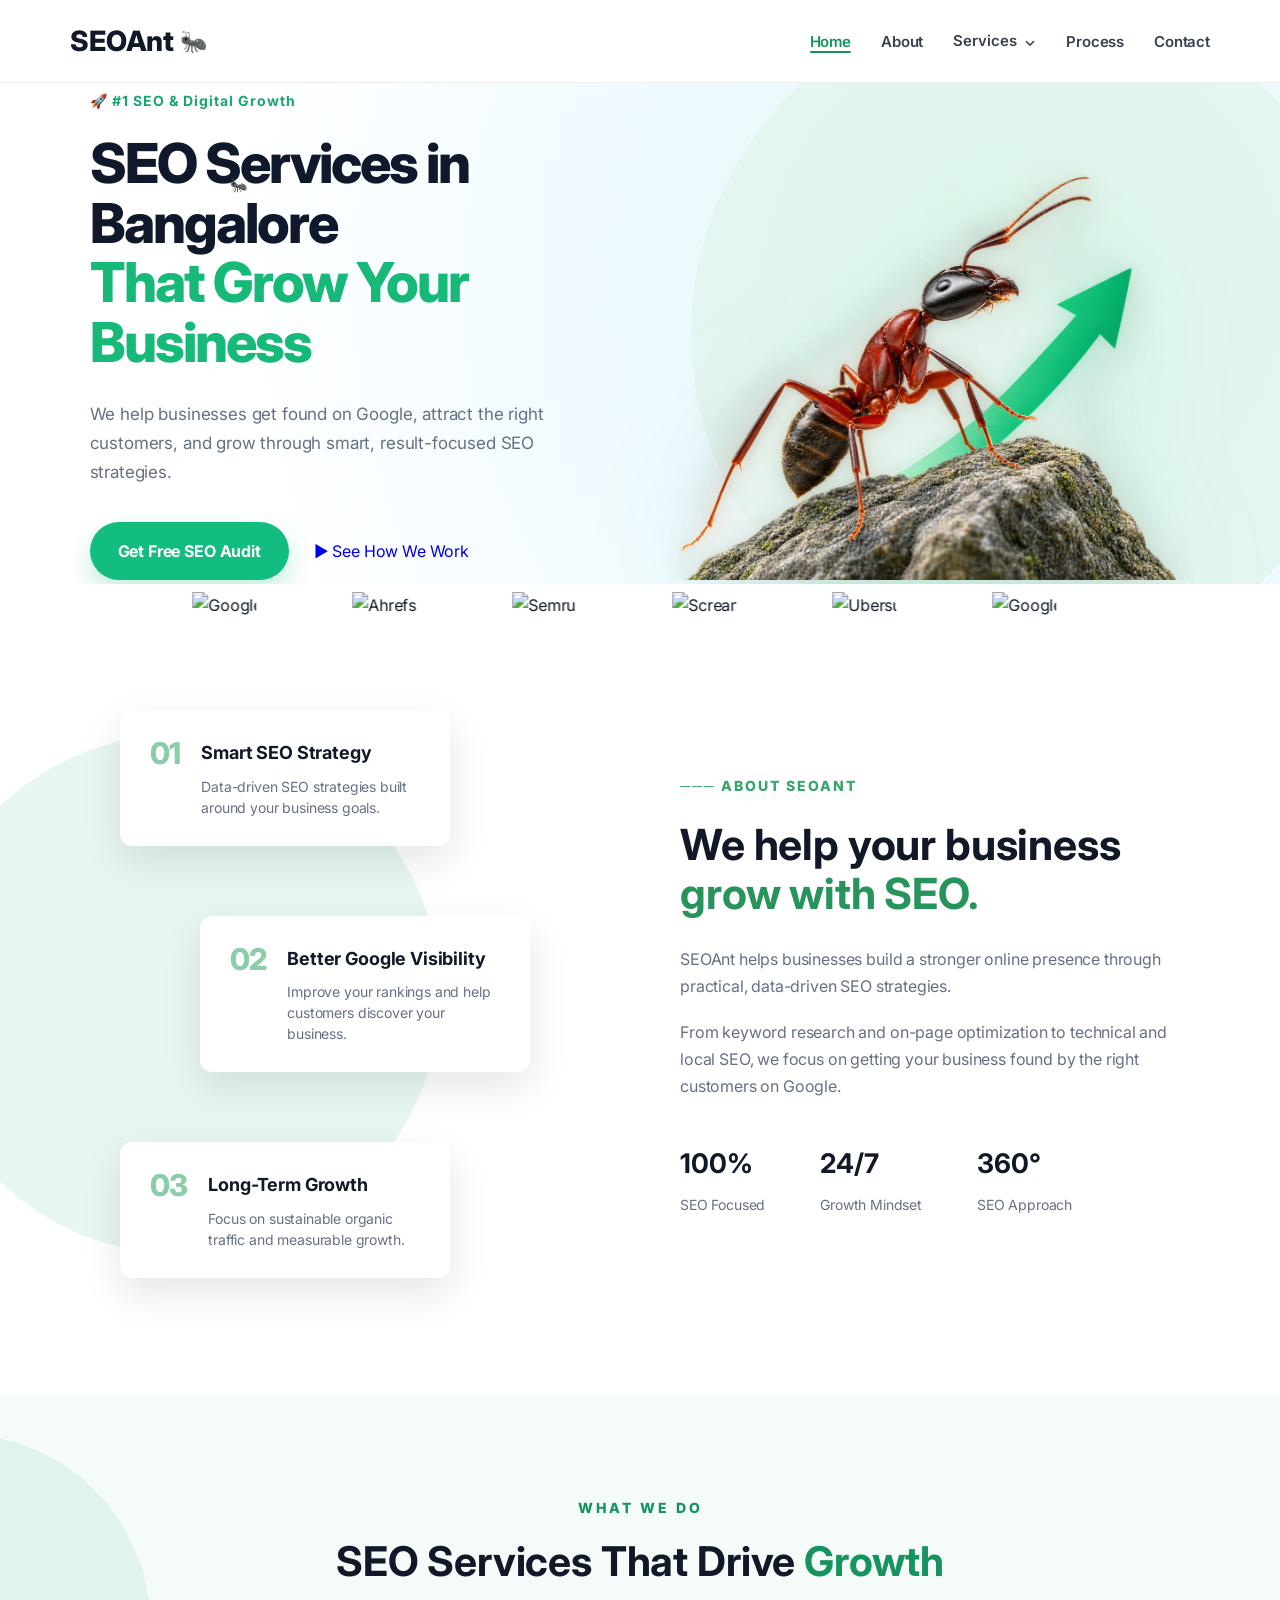
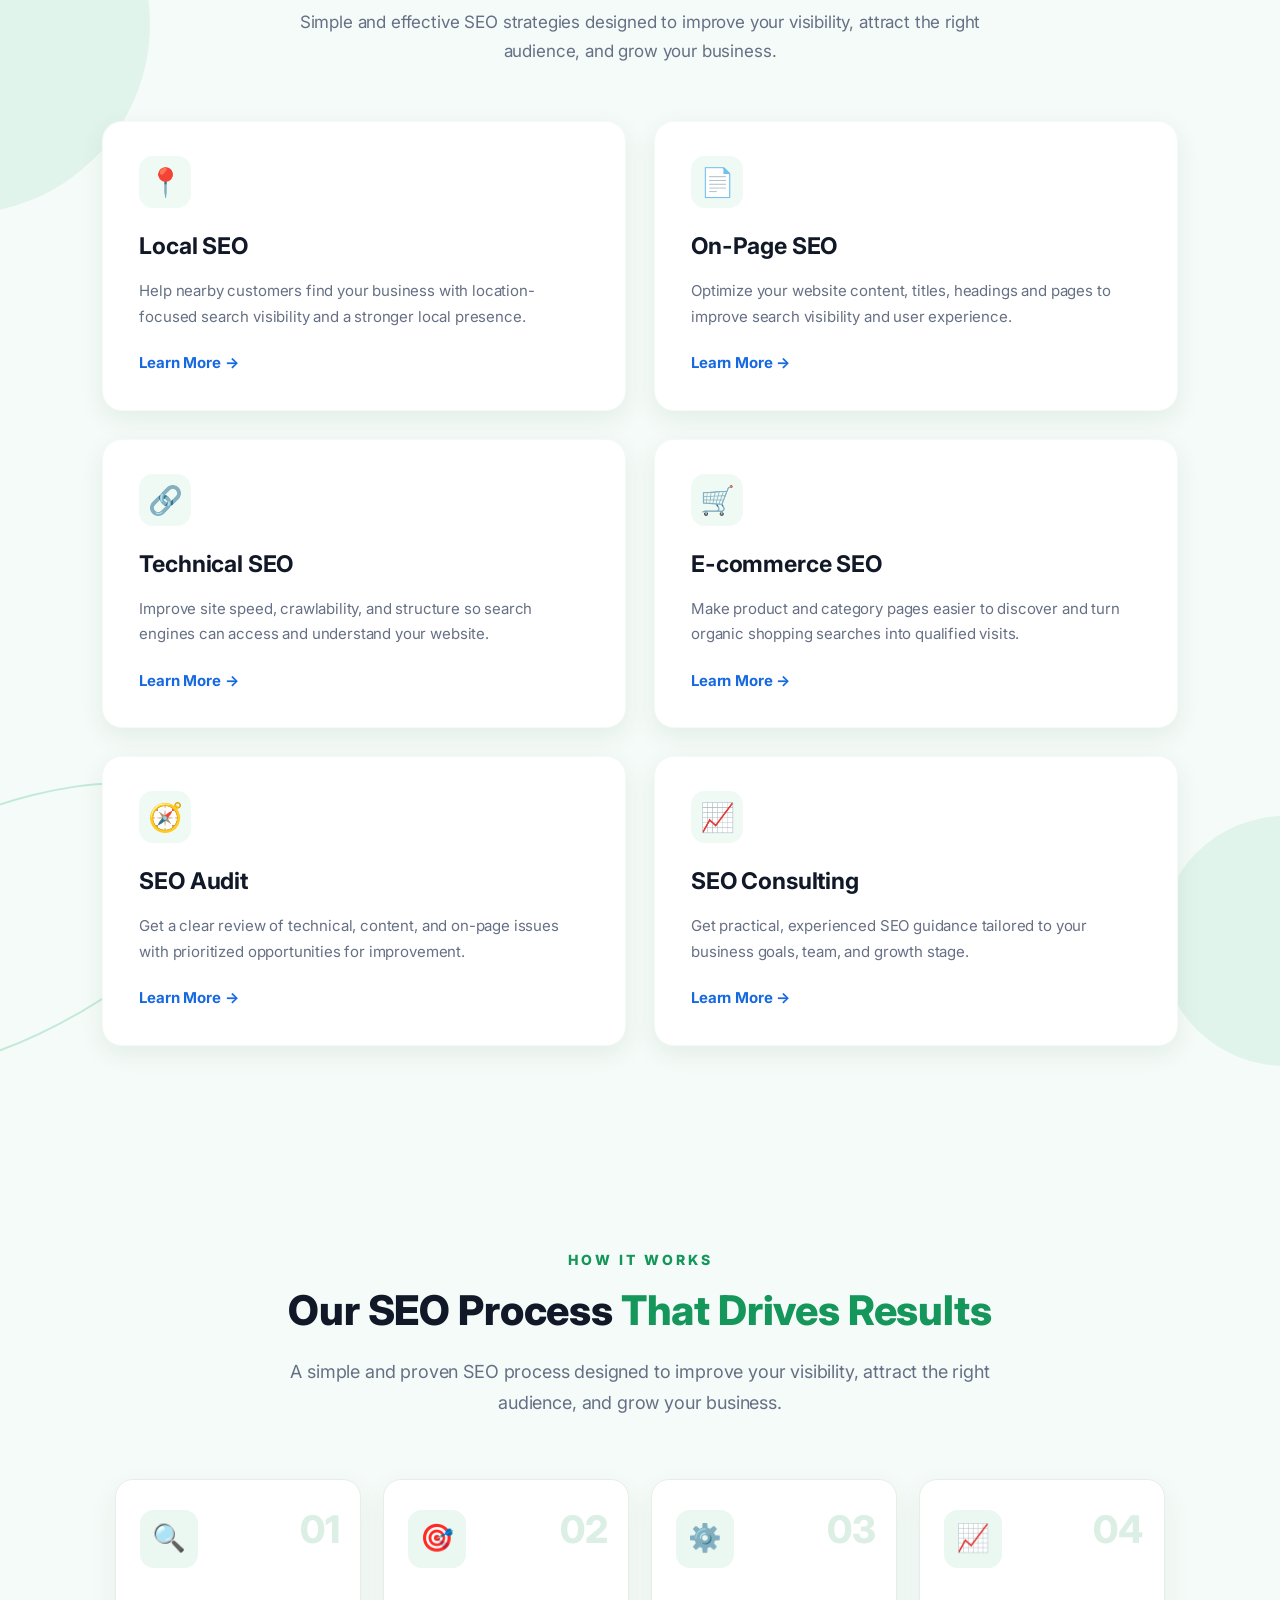
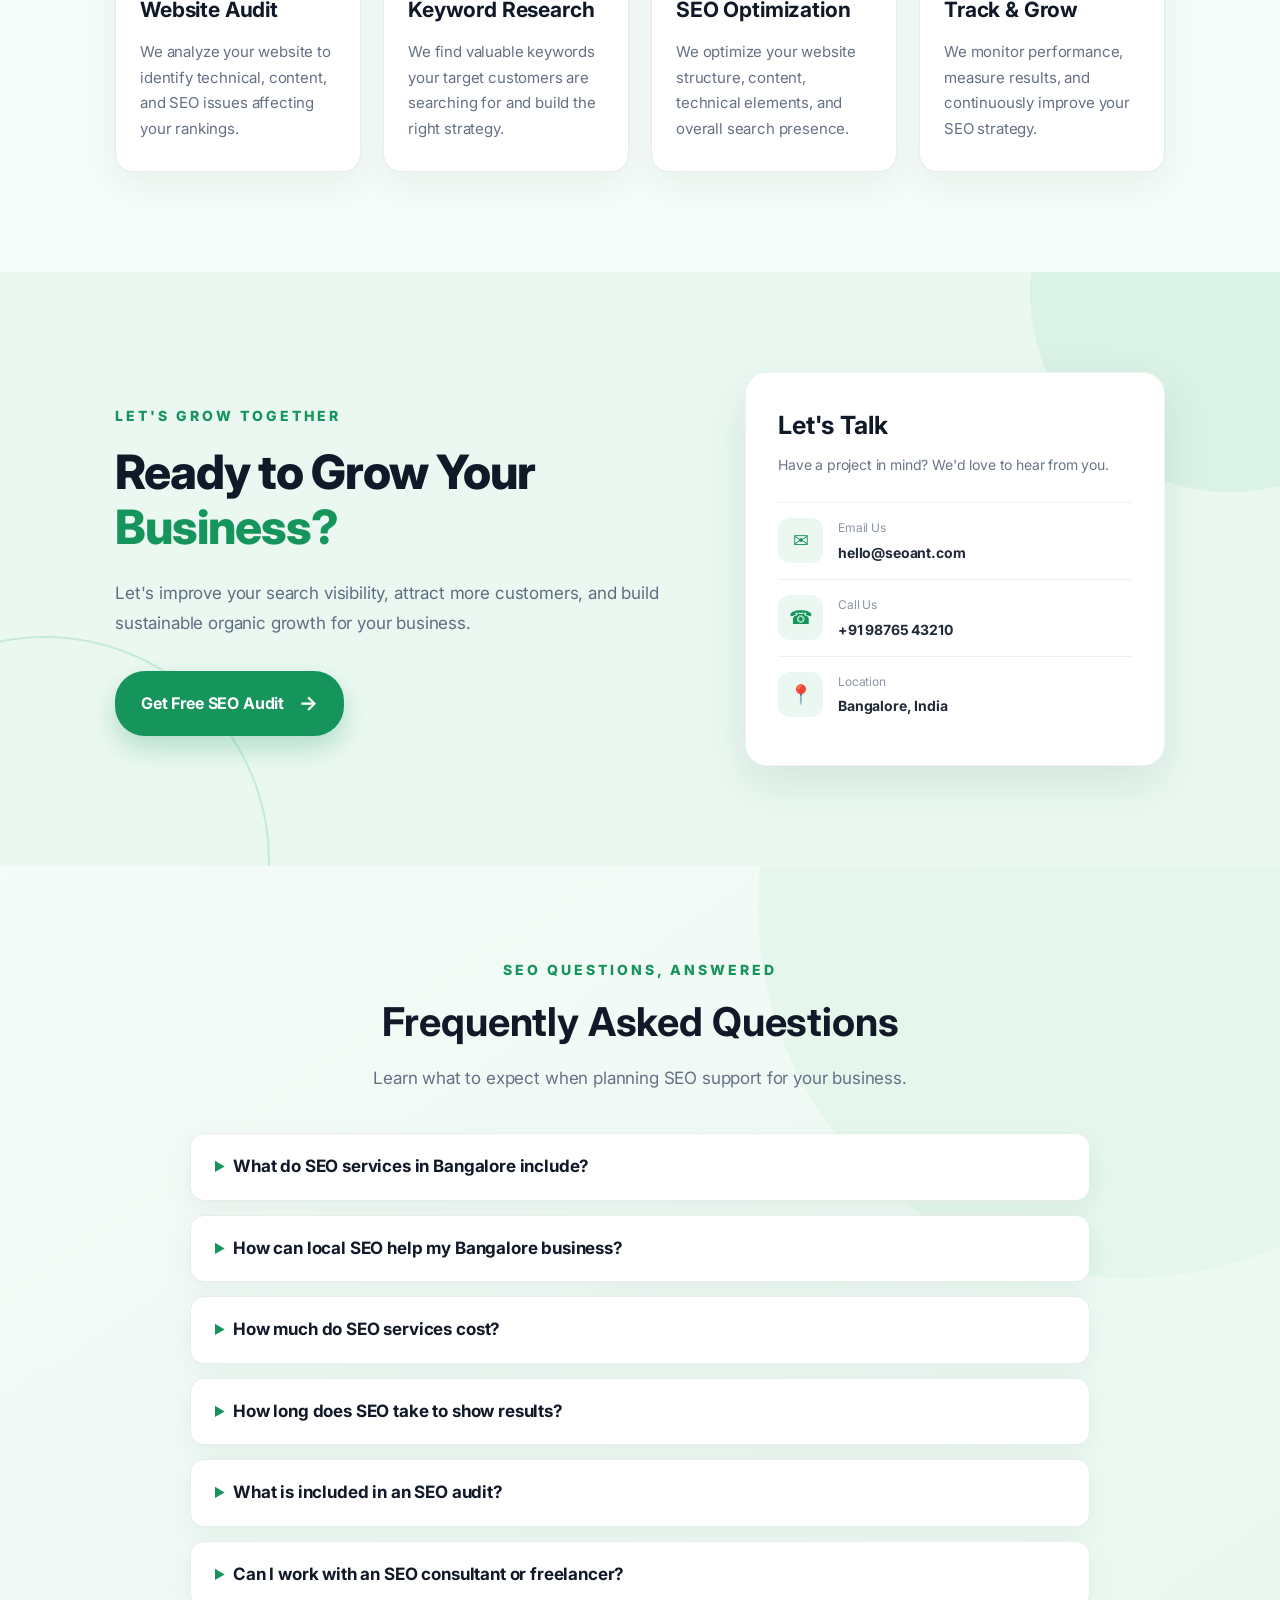
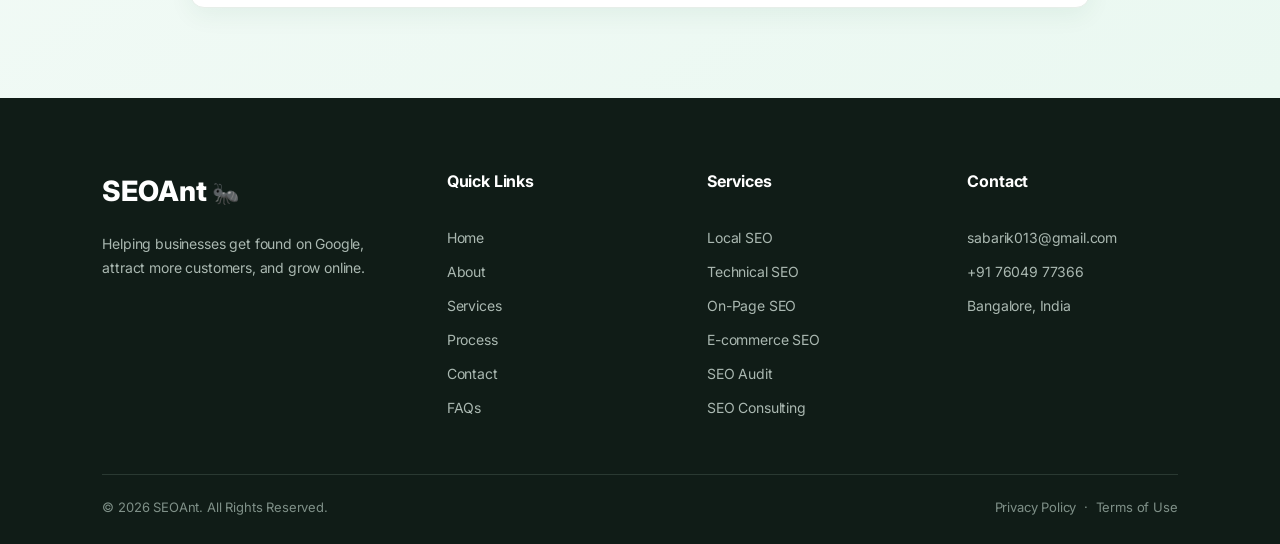
==== commit 3a7d2606: "Build responsive SEO services mega menu Co-authored-by: Copilot <223556219+Copilot@users.noreply.git" ====
--- a/index.html
+++ b/index.html
@@ -88,10 +88,10 @@
     <header>
         <nav class="navbar">
 
-            <div class="logo">
+            <a class="logo" href="/" aria-label="SEOAnt home">
                 SEOAnt
-                <span class="logo-icon">🐜</span>
-            </div>
+                <span class="logo-icon" aria-hidden="true">🐜</span>
+            </a>
 
             <ul class="nav-links" id="primary-navigation">
                 <li>
@@ -103,14 +103,14 @@
                 </li>
 
                 <li class="nav-dropdown">
-                    <button class="nav-dropdown-toggle" type="button" aria-expanded="false" aria-controls="service-menu">Services <span aria-hidden="true">⌄</span></button>
-                    <ul class="service-menu" id="service-menu">
-                        <li><a href="/local-seo">Local SEO</a></li>
-                        <li><a href="/technical-seo">Technical SEO</a></li>
-                        <li><a href="/on-page-seo">On-Page SEO</a></li>
-                        <li><a href="/ecommerce-seo">E-commerce SEO</a></li>
-                        <li><a href="/seo-audit">SEO Audit</a></li>
-                        <li><a href="/seo-consulting">SEO Consulting</a></li>
+                    <button class="nav-dropdown-toggle" type="button" aria-expanded="false" aria-haspopup="true" aria-controls="service-menu">Services <span aria-hidden="true">⌄</span></button>
+                    <ul class="service-menu" id="service-menu" aria-label="SEO services">
+                        <li><a href="/local-seo"><span class="service-menu-icon" aria-hidden="true">⌖</span><span class="service-menu-copy"><strong>Local SEO</strong><small>Get found by nearby customers.</small></span></a></li>
+                        <li><a href="/technical-seo"><span class="service-menu-icon" aria-hidden="true">⚙</span><span class="service-menu-copy"><strong>Technical SEO</strong><small>Build a stronger site foundation.</small></span></a></li>
+                        <li><a href="/on-page-seo"><span class="service-menu-icon" aria-hidden="true">✎</span><span class="service-menu-copy"><strong>On-Page SEO</strong><small>Make important pages work harder.</small></span></a></li>
+                        <li><a href="/ecommerce-seo"><span class="service-menu-icon" aria-hidden="true">▣</span><span class="service-menu-copy"><strong>E-commerce SEO</strong><small>Help shoppers discover your products.</small></span></a></li>
+                        <li><a href="/seo-audit"><span class="service-menu-icon" aria-hidden="true">✓</span><span class="service-menu-copy"><strong>SEO Audit</strong><small>Find and prioritize opportunities.</small></span></a></li>
+                        <li><a href="/seo-consulting"><span class="service-menu-icon" aria-hidden="true">↗</span><span class="service-menu-copy"><strong>SEO Consulting</strong><small>Get a clear, actionable direction.</small></span></a></li>
                     </ul>
                 </li>
 
--- a/style.css
+++ b/style.css
@@ -55,6 +55,7 @@
     position: sticky;
     top: 0;
     z-index: 1000;
+    overflow: visible;
     background: rgba(255, 255, 255, 0.78);
     backdrop-filter: blur(14px);
     -webkit-backdrop-filter: blur(14px);
@@ -65,6 +66,8 @@
     max-width: 1200px;
     margin: auto;
     padding: 18px 30px;
+    position: relative;
+    overflow: visible;
 
     display: flex;
     align-items: center;
@@ -2034,12 +2037,15 @@
     }
 }
 
-/* Shared service-page navigation and layouts */
+/* Shared navigation and service-page layouts */
 .nav-dropdown {
-    position: relative;
+    position: static;
 }
 
 .nav-dropdown-toggle {
+    display: inline-flex;
+    align-items: center;
+    gap: 7px;
     padding: 8px 0;
     border: 0;
     background: transparent;
@@ -2051,62 +2057,126 @@
     transition: color 0.25s ease;
 }
 
+.nav-dropdown-toggle > span {
+    display: inline-block;
+    font-size: 15px;
+    transition: transform 0.2s ease;
+}
+
+.nav-dropdown.is-open .nav-dropdown-toggle > span,
+.nav-dropdown-toggle[aria-expanded="true"] > span {
+    transform: rotate(180deg);
+}
+
 .nav-dropdown-toggle:hover,
 .nav-dropdown-toggle[aria-expanded="true"],
 .nav-links a[aria-current="page"] {
     color: var(--green);
 }
 
-.nav-links a[aria-current="page"]::after,
+.nav-links > li > a[aria-current="page"]::after,
 .nav-dropdown-toggle[aria-current="page"]::after {
+    position: absolute;
+    right: 0;
+    bottom: 1px;
+    left: 0;
     display: block;
     height: 2px;
-    margin-top: 4px;
     border-radius: 2px;
     background: var(--green);
     content: "";
 }
 
+.nav-links > li > a,
+.nav-dropdown-toggle {
+    position: relative;
+}
+
+.nav-links > li > a {
+    display: inline-flex;
+    align-items: center;
+}
+
 .service-menu {
     position: absolute;
-    top: calc(100% + 12px);
-    left: -18px;
+    top: 100%;
+    left: 50%;
     z-index: 1100;
     display: grid;
-    width: 220px;
-    padding: 8px;
+    grid-template-columns: repeat(3, minmax(0, 1fr));
+    gap: 6px;
+    width: min(760px, calc(100vw - 40px));
+    padding: 16px;
     border: 1px solid var(--border);
-    border-radius: 14px;
+    border-radius: 18px;
     background: var(--white);
-    box-shadow: 0 18px 40px rgba(17, 24, 39, 0.12);
+    box-shadow: 0 22px 55px rgba(17, 24, 39, 0.15);
     list-style: none;
     opacity: 0;
     pointer-events: none;
-    transform: translateY(7px);
-    transition: opacity 0.2s ease, transform 0.2s ease;
-}
-
-.nav-dropdown:focus-within .service-menu,
+    transform: translate(-50%, 8px);
+    transition: opacity 0.2s ease, transform 0.2s ease, visibility 0.2s ease;
+    visibility: hidden;
+}
+
 .nav-dropdown.is-open .service-menu {
     opacity: 1;
     pointer-events: auto;
-    transform: translateY(0);
+    transform: translate(-50%, 0);
+    visibility: visible;
 }
 
 .service-menu a {
-    display: block;
-    padding: 9px 11px;
-    border-radius: 8px;
+    display: flex;
+    align-items: flex-start;
+    gap: 12px;
+    min-height: 76px;
+    padding: 13px;
+    border: 1px solid transparent;
+    border-radius: 12px;
     color: var(--dark);
-    font-size: 14px;
-    transition: color 0.2s ease, background 0.2s ease, transform 0.2s ease;
+    transition: color 0.2s ease, background 0.2s ease, border-color 0.2s ease, transform 0.2s ease;
 }
 
 .service-menu a:hover,
 .service-menu a[aria-current="page"] {
     background: var(--green-light);
+    border-color: #d7eee2;
     color: var(--green);
-    transform: translateX(3px);
+    transform: translateY(-2px);
+}
+
+.service-menu-icon {
+    display: grid;
+    flex: 0 0 36px;
+    width: 36px;
+    height: 36px;
+    place-items: center;
+    border-radius: 10px;
+    background: var(--green-light);
+    color: var(--green);
+    font-size: 19px;
+    font-weight: 700;
+    line-height: 1;
+}
+
+.service-menu-copy {
+    display: grid;
+    gap: 2px;
+}
+
+.service-menu-copy strong {
+    color: var(--dark);
+    font-size: 14px;
+    font-weight: 700;
+    line-height: 1.4;
+}
+
+.service-menu-copy small {
+    color: var(--text);
+    font-size: 12px;
+    font-weight: 400;
+    line-height: 1.45;
 }
 
 .menu-toggle {
@@ -2130,7 +2200,7 @@
 }
 
 .service-page {
-    overflow: hidden;
+    overflow-x: clip;
 }
 
 .service-main {
@@ -2433,6 +2503,10 @@
 }
 
 @media (max-width: 760px) {
+    header {
+        z-index: 1200;
+    }
+
     .navbar {
         position: relative;
         padding: 14px 20px;
@@ -2454,6 +2528,7 @@
         border-bottom: 1px solid var(--border);
         background: rgba(255, 255, 255, 0.98);
         box-shadow: 0 14px 25px rgba(17, 24, 39, 0.08);
+        z-index: 1200;
     }
 
     .nav-links.is-open {
@@ -2470,8 +2545,9 @@
         text-align: left;
     }
 
-    .nav-links a[aria-current="page"]::after,
+    .nav-links > li > a[aria-current="page"]::after,
     .nav-dropdown-toggle[aria-current="page"]::after {
+        position: static;
         width: 26px;
         margin-top: 5px;
     }
@@ -2479,8 +2555,10 @@
     .service-menu {
         position: static;
         display: none;
+        grid-template-columns: 1fr;
         width: 100%;
-        padding: 3px 0 5px 12px;
+        gap: 2px;
+        padding: 4px 0 8px 8px;
         border: 0;
         border-radius: 0;
         background: transparent;
@@ -2488,15 +2566,16 @@
         opacity: 1;
         pointer-events: auto;
         transform: none;
-    }
-
-    .nav-dropdown.is-open .service-menu,
-    .nav-dropdown:focus-within .service-menu {
+        visibility: visible;
+    }
+
+    .nav-dropdown.is-open .service-menu {
         display: grid;
     }
 
     .service-menu a {
-        padding: 10px 12px;
+        min-height: 60px;
+        padding: 10px;
     }
 
     .service-main {
@@ -2513,6 +2592,15 @@
     }
 }
 
+@media (min-width: 761px) and (hover: hover) {
+    .nav-dropdown:hover:not(.is-dismissed) .service-menu {
+        opacity: 1;
+        pointer-events: auto;
+        transform: translate(-50%, 0);
+        visibility: visible;
+    }
+}
+
 @media (max-width: 520px) {
     .service-benefits {
         grid-template-columns: 1fr;
@@ -2526,4 +2614,22 @@
     .service-panel {
         padding: 23px;
     }
+}
+
+@media (max-width: 360px) {
+    .navbar {
+        flex-wrap: nowrap;
+        justify-content: space-between;
+        padding: 12px 14px;
+        row-gap: 0;
+    }
+
+    .logo {
+        width: auto;
+        justify-content: flex-start;
+    }
+
+    .nav-links {
+        width: auto;
+    }
 }
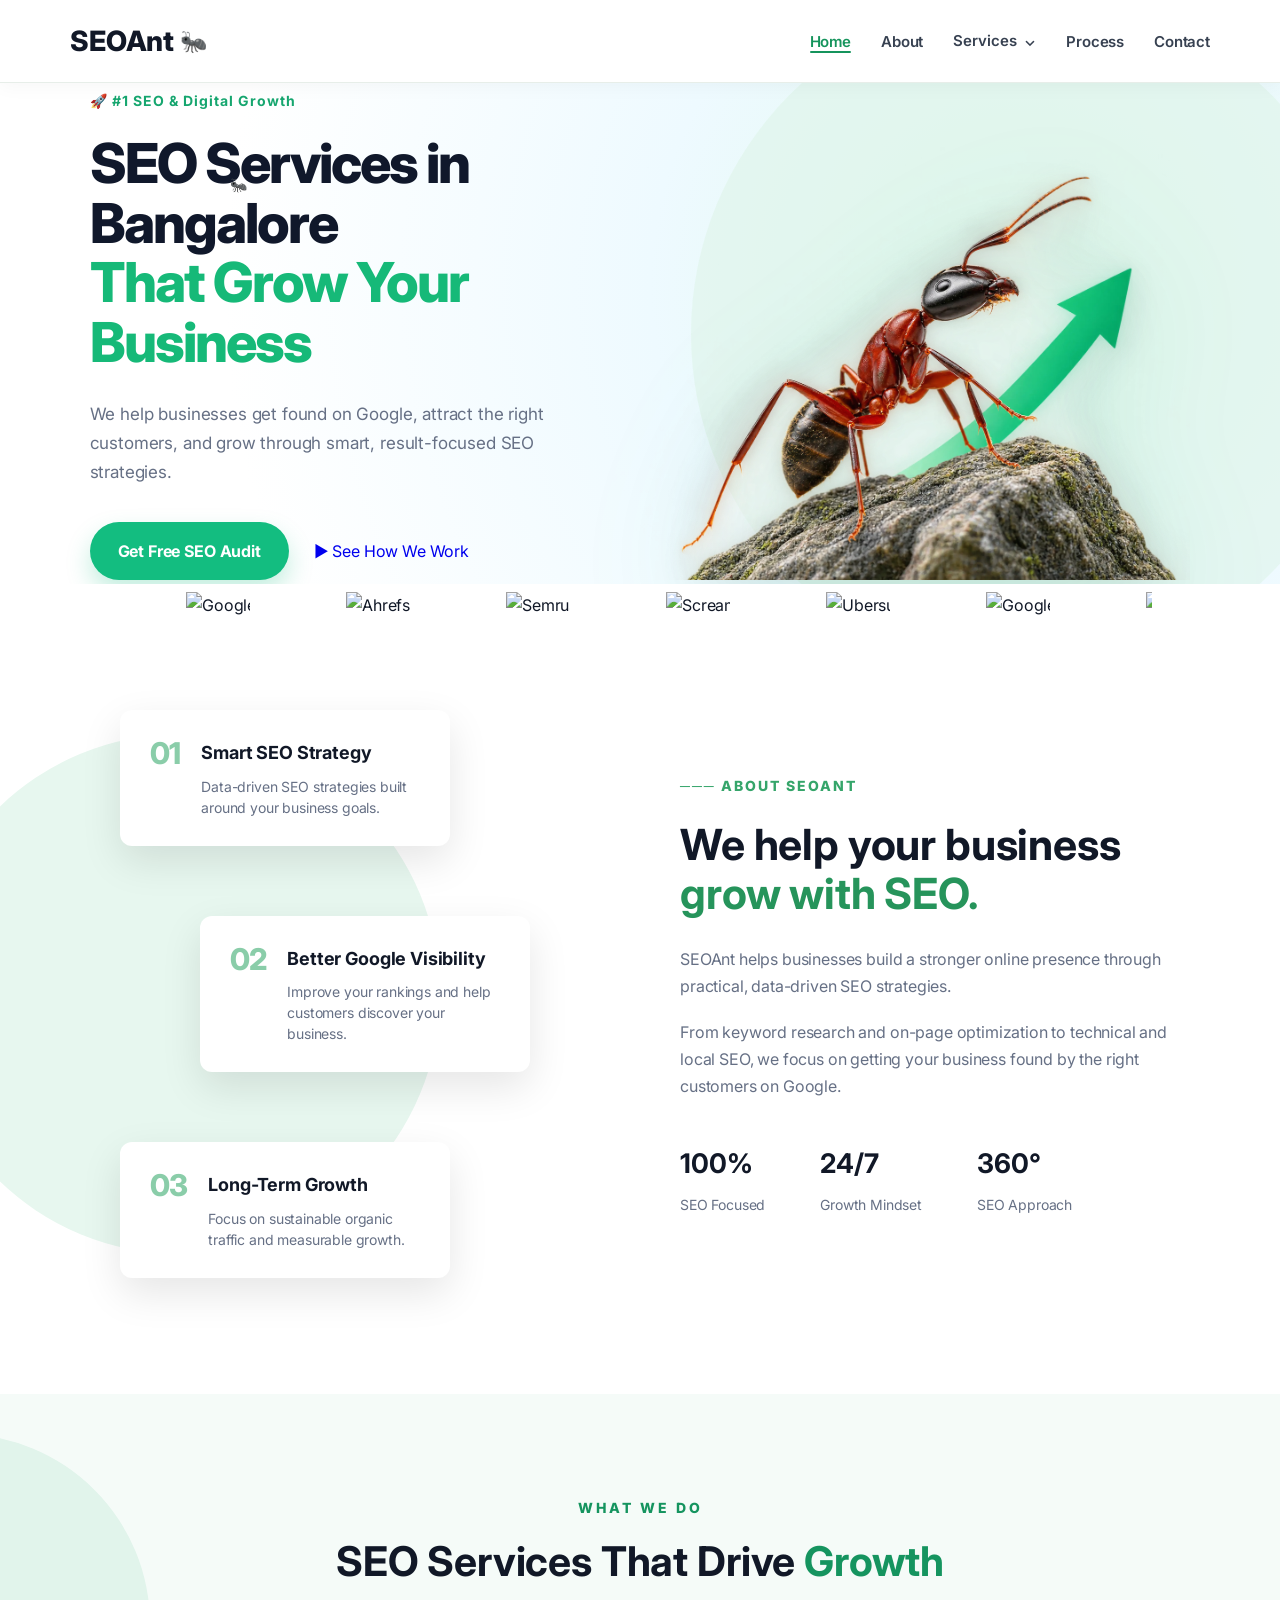
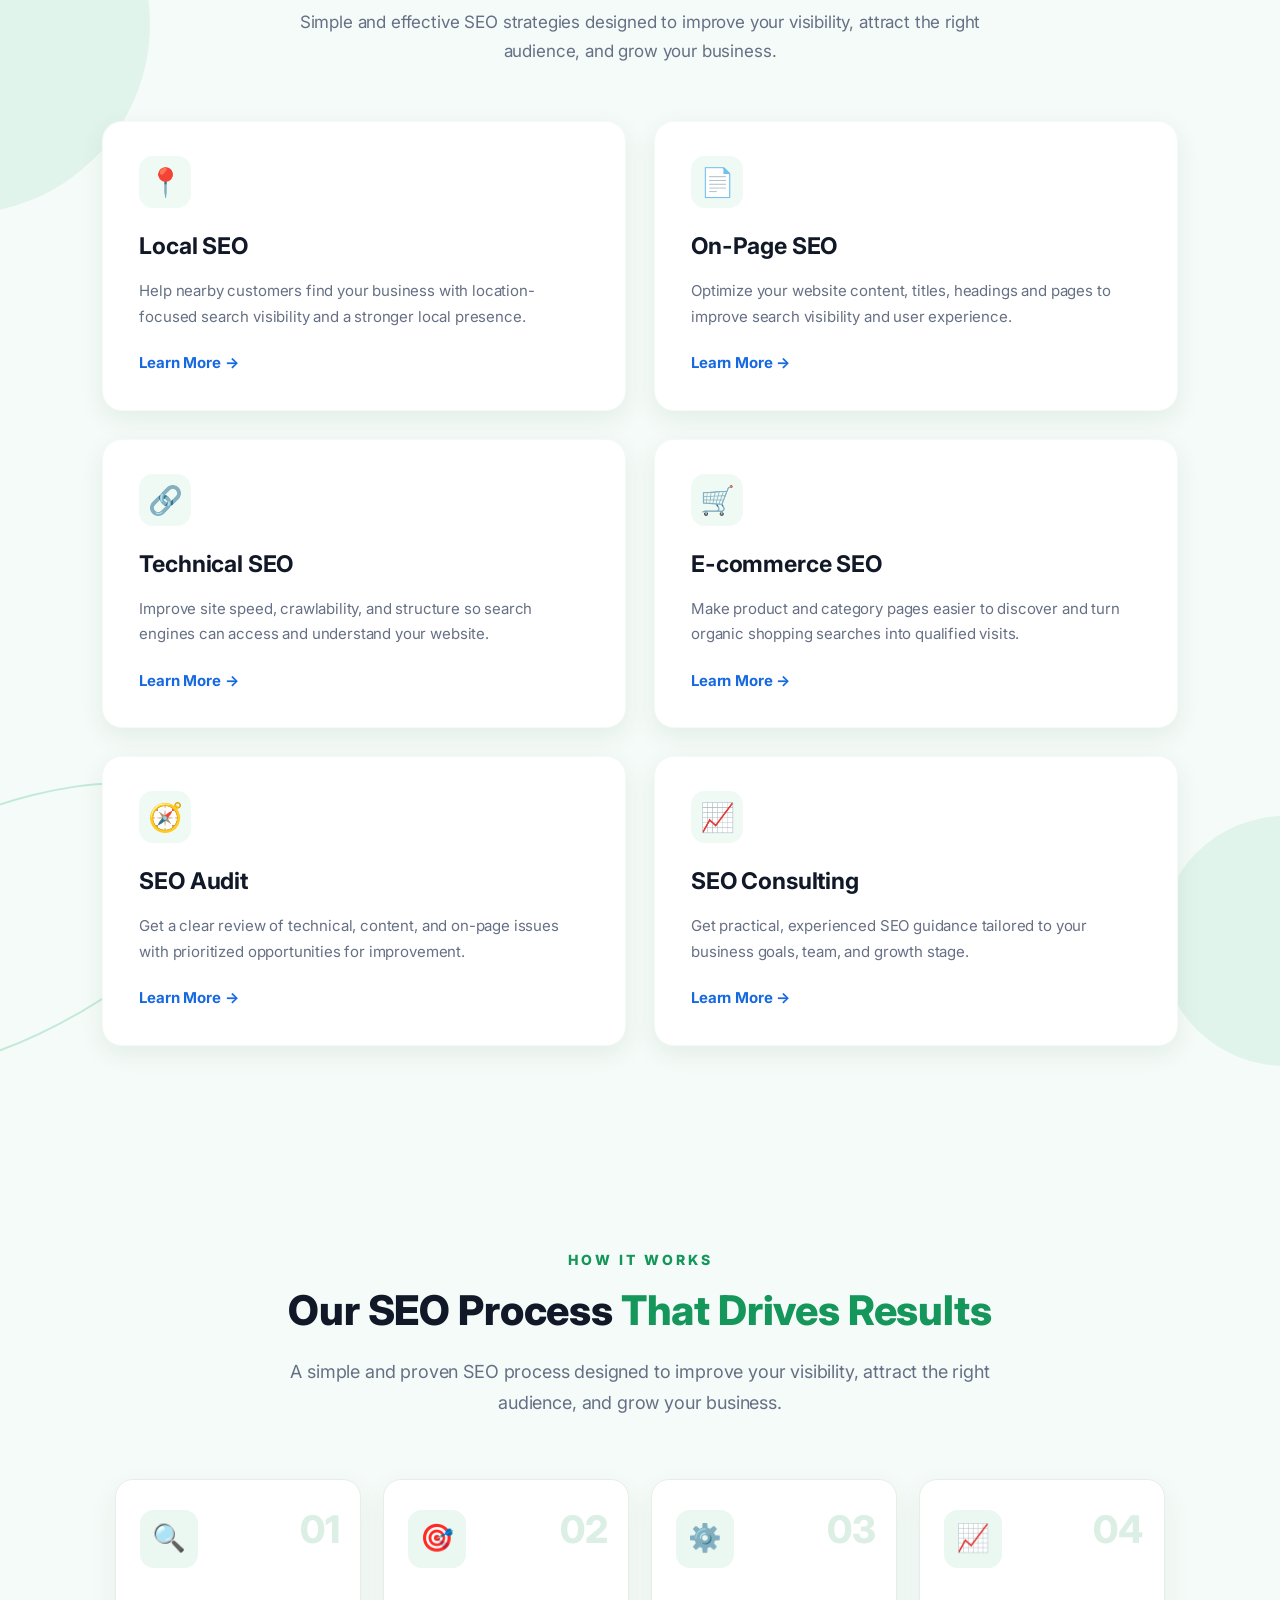
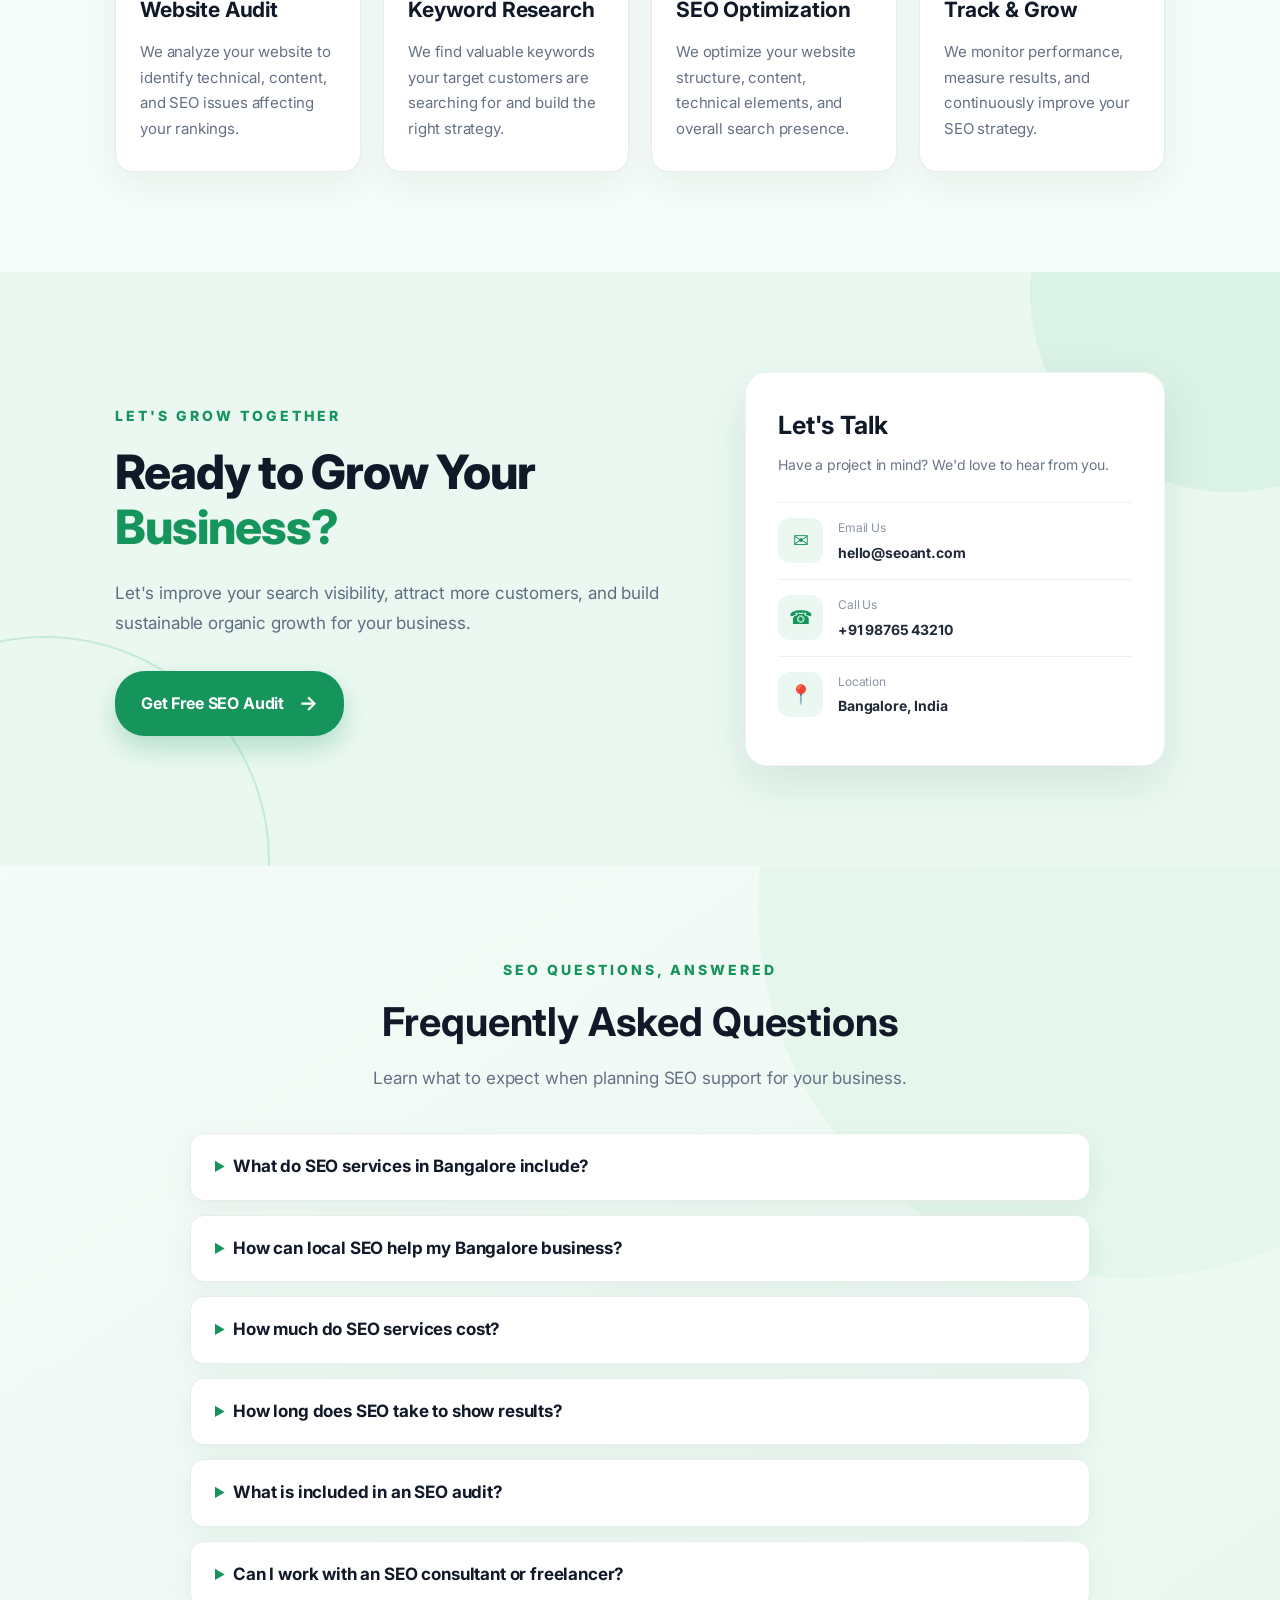
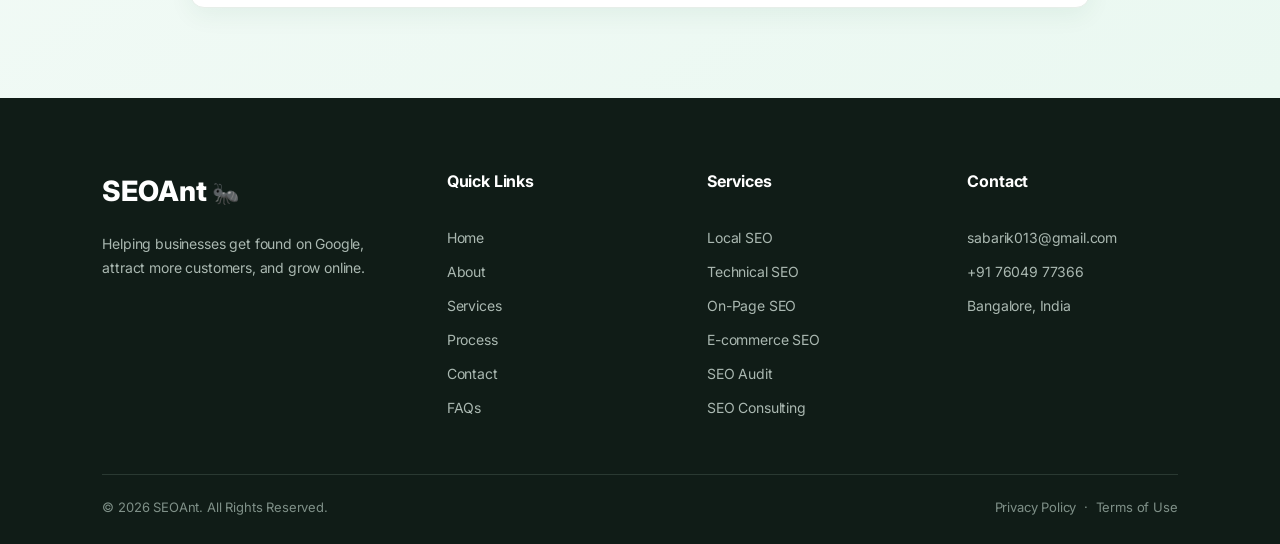
==== commit 4dd19e29: "Refine responsive SEOAnt navigation Co-authored-by: Copilot <223556219+Copilot@users.noreply.github." ====
--- a/index.html
+++ b/index.html
@@ -86,7 +86,7 @@
     ========================================== -->
 
     <header>
-        <nav class="navbar">
+        <nav class="navbar" aria-label="Main navigation">
 
             <a class="logo" href="/" aria-label="SEOAnt home">
                 SEOAnt
@@ -105,12 +105,13 @@
                 <li class="nav-dropdown">
                     <button class="nav-dropdown-toggle" type="button" aria-expanded="false" aria-haspopup="true" aria-controls="service-menu">Services <span aria-hidden="true">⌄</span></button>
                     <ul class="service-menu" id="service-menu" aria-label="SEO services">
-                        <li><a href="/local-seo"><span class="service-menu-icon" aria-hidden="true">⌖</span><span class="service-menu-copy"><strong>Local SEO</strong><small>Get found by nearby customers.</small></span></a></li>
-                        <li><a href="/technical-seo"><span class="service-menu-icon" aria-hidden="true">⚙</span><span class="service-menu-copy"><strong>Technical SEO</strong><small>Build a stronger site foundation.</small></span></a></li>
-                        <li><a href="/on-page-seo"><span class="service-menu-icon" aria-hidden="true">✎</span><span class="service-menu-copy"><strong>On-Page SEO</strong><small>Make important pages work harder.</small></span></a></li>
-                        <li><a href="/ecommerce-seo"><span class="service-menu-icon" aria-hidden="true">▣</span><span class="service-menu-copy"><strong>E-commerce SEO</strong><small>Help shoppers discover your products.</small></span></a></li>
-                        <li><a href="/seo-audit"><span class="service-menu-icon" aria-hidden="true">✓</span><span class="service-menu-copy"><strong>SEO Audit</strong><small>Find and prioritize opportunities.</small></span></a></li>
-                        <li><a href="/seo-consulting"><span class="service-menu-icon" aria-hidden="true">↗</span><span class="service-menu-copy"><strong>SEO Consulting</strong><small>Get a clear, actionable direction.</small></span></a></li>
+                        <li><a href="/local-seo"><span class="service-menu-icon" aria-hidden="true">⌖</span><span class="service-menu-copy"><strong>Local SEO</strong><small>Improve local search visibility and reach nearby customers.</small></span></a></li>
+                        <li><a href="/technical-seo"><span class="service-menu-icon" aria-hidden="true">⚙</span><span class="service-menu-copy"><strong>Technical SEO</strong><small>Improve crawling, indexing, and website performance.</small></span></a></li>
+                        <li><a href="/on-page-seo"><span class="service-menu-icon" aria-hidden="true">✎</span><span class="service-menu-copy"><strong>On-Page SEO</strong><small>Optimize page content, headings, and internal linking.</small></span></a></li>
+                        <li><a href="/ecommerce-seo"><span class="service-menu-icon" aria-hidden="true">▣</span><span class="service-menu-copy"><strong>E-commerce SEO</strong><small>Improve product and category page visibility.</small></span></a></li>
+                        <li><a href="/seo-audit"><span class="service-menu-icon" aria-hidden="true">✓</span><span class="service-menu-copy"><strong>SEO Audit</strong><small>Identify SEO issues and prioritize improvements.</small></span></a></li>
+                        <li><a href="/seo-consulting"><span class="service-menu-icon" aria-hidden="true">↗</span><span class="service-menu-copy"><strong>SEO Consulting</strong><small>Get personalized SEO guidance and strategy.</small></span></a></li>
+                        <li class="service-menu-all"><a href="#services">Explore all SEO services <span aria-hidden="true">→</span></a></li>
                     </ul>
                 </li>
 
--- a/style.css
+++ b/style.css
@@ -56,10 +56,11 @@
     top: 0;
     z-index: 1000;
     overflow: visible;
-    background: rgba(255, 255, 255, 0.78);
+    background: rgba(255, 255, 255, 0.96);
     backdrop-filter: blur(14px);
     -webkit-backdrop-filter: blur(14px);
-    border-bottom: 1px solid #eeeeee;
+    border-bottom: 1px solid var(--border);
+    box-shadow: 0 4px 18px rgba(17, 24, 39, 0.035);
 }
 
 .navbar {
@@ -2057,6 +2058,13 @@
     transition: color 0.25s ease;
 }
 
+.nav-dropdown-toggle:focus-visible,
+.nav-links a:focus-visible,
+.menu-toggle:focus-visible {
+    outline: 3px solid rgba(21, 148, 92, 0.35);
+    outline-offset: 4px;
+}
+
 .nav-dropdown-toggle > span {
     display: inline-block;
     font-size: 15px;
@@ -2104,17 +2112,17 @@
     z-index: 1100;
     display: grid;
     grid-template-columns: repeat(3, minmax(0, 1fr));
-    gap: 6px;
-    width: min(760px, calc(100vw - 40px));
-    padding: 16px;
+    gap: 8px;
+    width: min(850px, calc(100vw - 40px));
+    padding: 18px;
     border: 1px solid var(--border);
-    border-radius: 18px;
+    border-radius: 20px;
     background: var(--white);
-    box-shadow: 0 22px 55px rgba(17, 24, 39, 0.15);
+    box-shadow: 0 24px 60px rgba(17, 24, 39, 0.14), 0 4px 12px rgba(21, 148, 92, 0.05);
     list-style: none;
     opacity: 0;
     pointer-events: none;
-    transform: translate(-50%, 8px);
+    transform: translate(-50%, 10px);
     transition: opacity 0.2s ease, transform 0.2s ease, visibility 0.2s ease;
     visibility: hidden;
 }
@@ -2130,12 +2138,12 @@
     display: flex;
     align-items: flex-start;
     gap: 12px;
-    min-height: 76px;
-    padding: 13px;
+    min-height: 88px;
+    padding: 14px;
     border: 1px solid transparent;
     border-radius: 12px;
     color: var(--dark);
-    transition: color 0.2s ease, background 0.2s ease, border-color 0.2s ease, transform 0.2s ease;
+    transition: color 0.2s ease, background 0.2s ease, border-color 0.2s ease, transform 0.2s ease, box-shadow 0.2s ease;
 }
 
 .service-menu a:hover,
@@ -2144,6 +2152,7 @@
     border-color: #d7eee2;
     color: var(--green);
     transform: translateY(-2px);
+    box-shadow: 0 6px 16px rgba(21, 148, 92, 0.07);
 }
 
 .service-menu-icon {
@@ -2152,8 +2161,9 @@
     width: 36px;
     height: 36px;
     place-items: center;
-    border-radius: 10px;
-    background: var(--green-light);
+    border: 1px solid #dcefe4;
+    border-radius: 11px;
+    background: linear-gradient(145deg, #f3fbf6, #e7f6ed);
     color: var(--green);
     font-size: 19px;
     font-weight: 700;
@@ -2177,6 +2187,42 @@
     font-size: 12px;
     font-weight: 400;
     line-height: 1.45;
+}
+
+.service-menu-all {
+    grid-column: 1 / -1;
+}
+
+.service-menu .service-menu-all > a {
+    justify-content: flex-end;
+    min-height: 0;
+    padding: 11px 8px 2px;
+    border: 0;
+    border-top: 1px solid var(--border);
+    border-radius: 0;
+    color: var(--green);
+    font-size: 13px;
+    font-weight: 700;
+}
+
+.service-menu .service-menu-all > a:hover {
+    background: transparent;
+    box-shadow: none;
+    transform: none;
+}
+
+.service-menu-all span {
+    transition: transform 0.2s ease;
+}
+
+.service-menu-all a:hover span {
+    transform: translateX(3px);
+}
+
+.service-menu a:hover .service-menu-icon,
+.service-menu a[aria-current="page"] .service-menu-icon {
+    border-color: #bce3ce;
+    background: var(--white);
 }
 
 .menu-toggle {
@@ -2529,6 +2575,8 @@
         background: rgba(255, 255, 255, 0.98);
         box-shadow: 0 14px 25px rgba(17, 24, 39, 0.08);
         z-index: 1200;
+        max-height: calc(100vh - 72px);
+        overflow-y: auto;
     }
 
     .nav-links.is-open {
@@ -2592,6 +2640,20 @@
     }
 }
 
+@media (min-width: 761px) and (max-width: 980px) {
+    .service-menu {
+        grid-template-columns: repeat(2, minmax(0, 1fr));
+        width: min(650px, calc(100vw - 32px));
+        gap: 5px;
+        padding: 14px;
+    }
+
+    .service-menu a {
+        min-height: 80px;
+        padding: 11px;
+    }
+}
+
 @media (min-width: 761px) and (hover: hover) {
     .nav-dropdown:hover:not(.is-dismissed) .service-menu {
         opacity: 1;
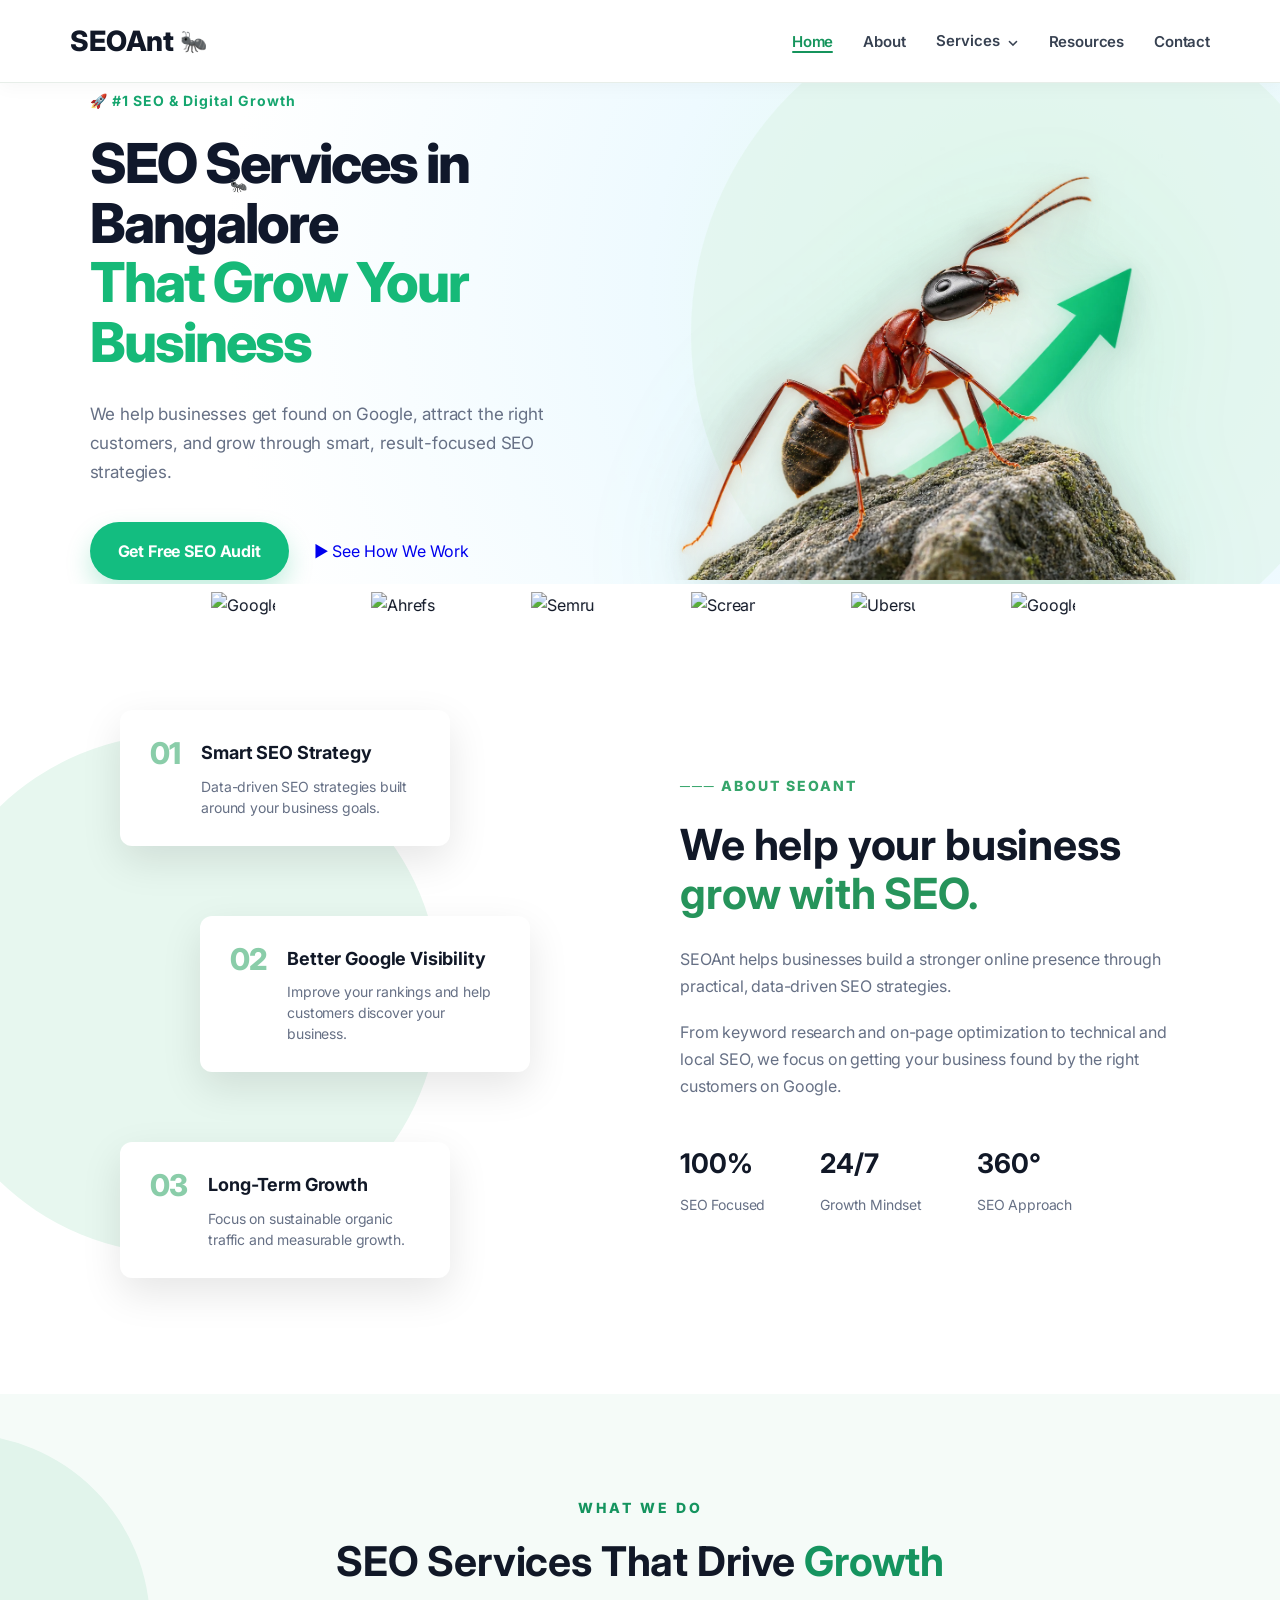
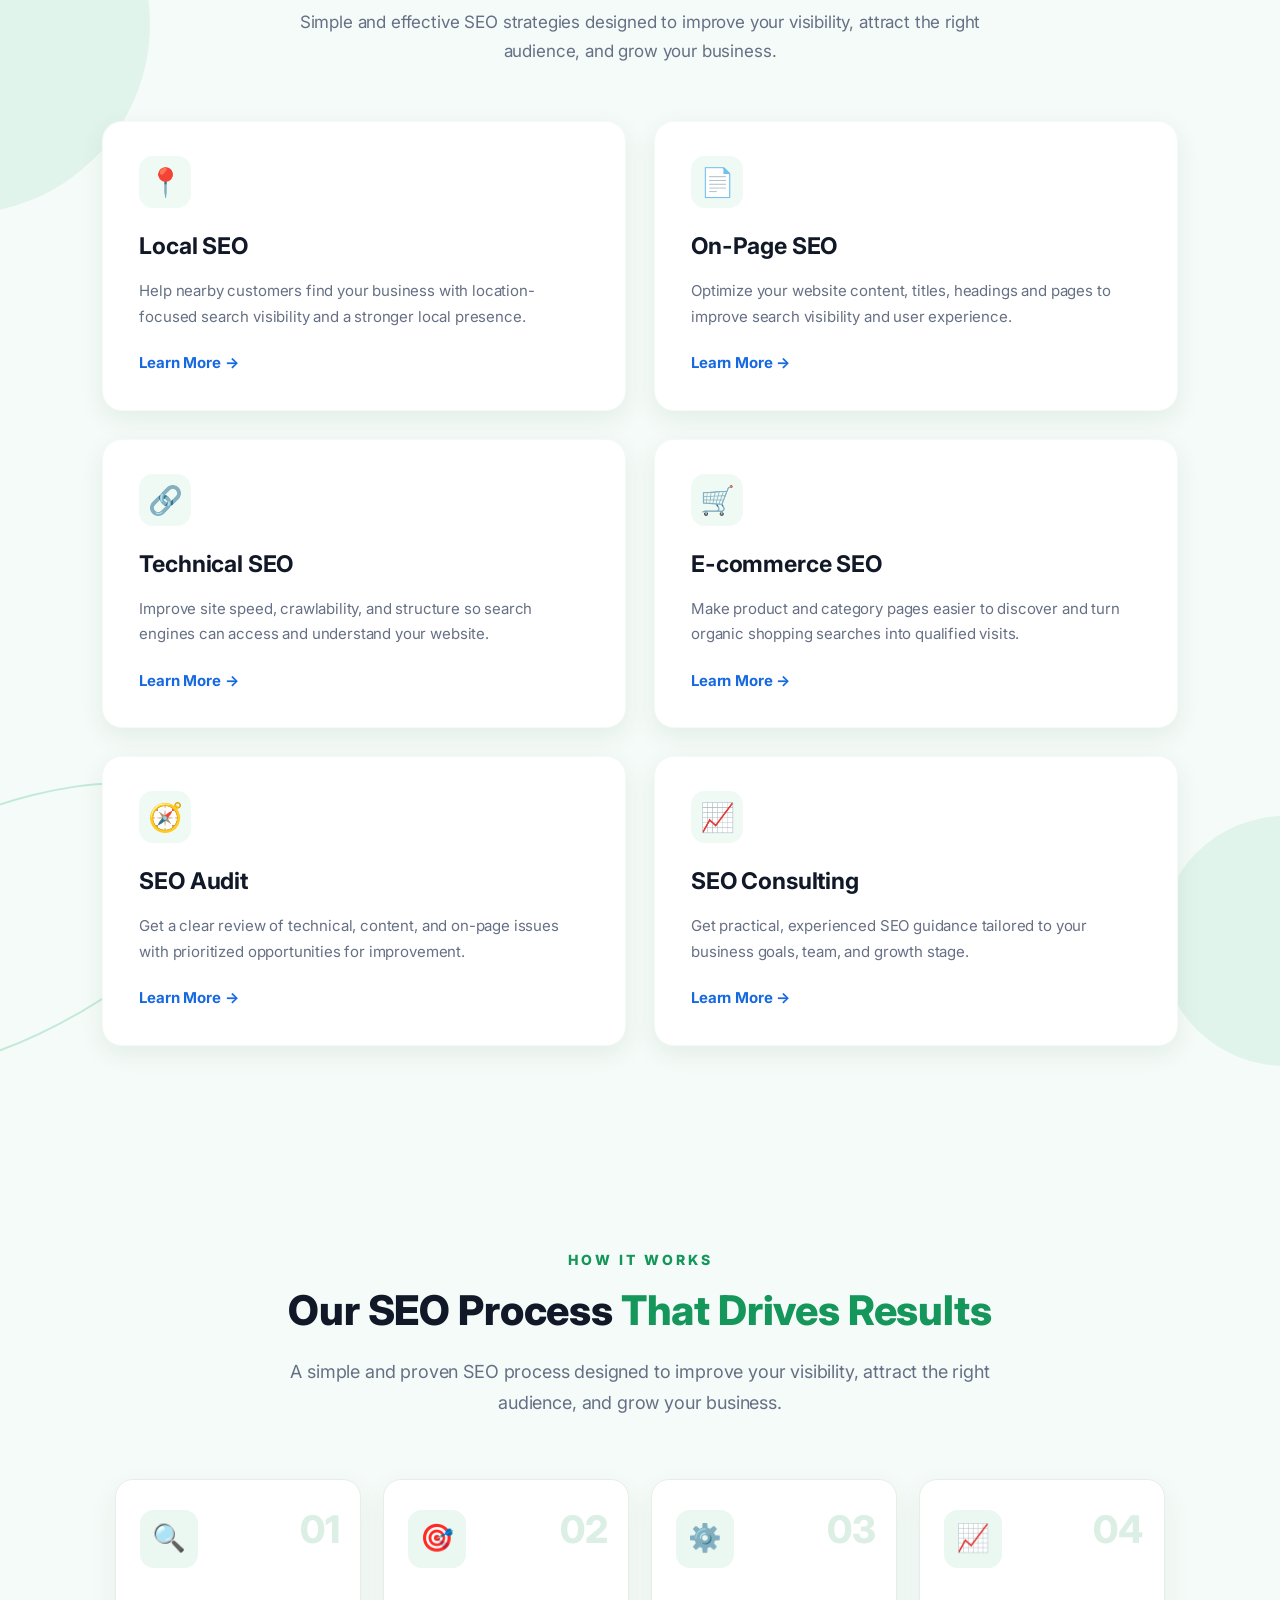
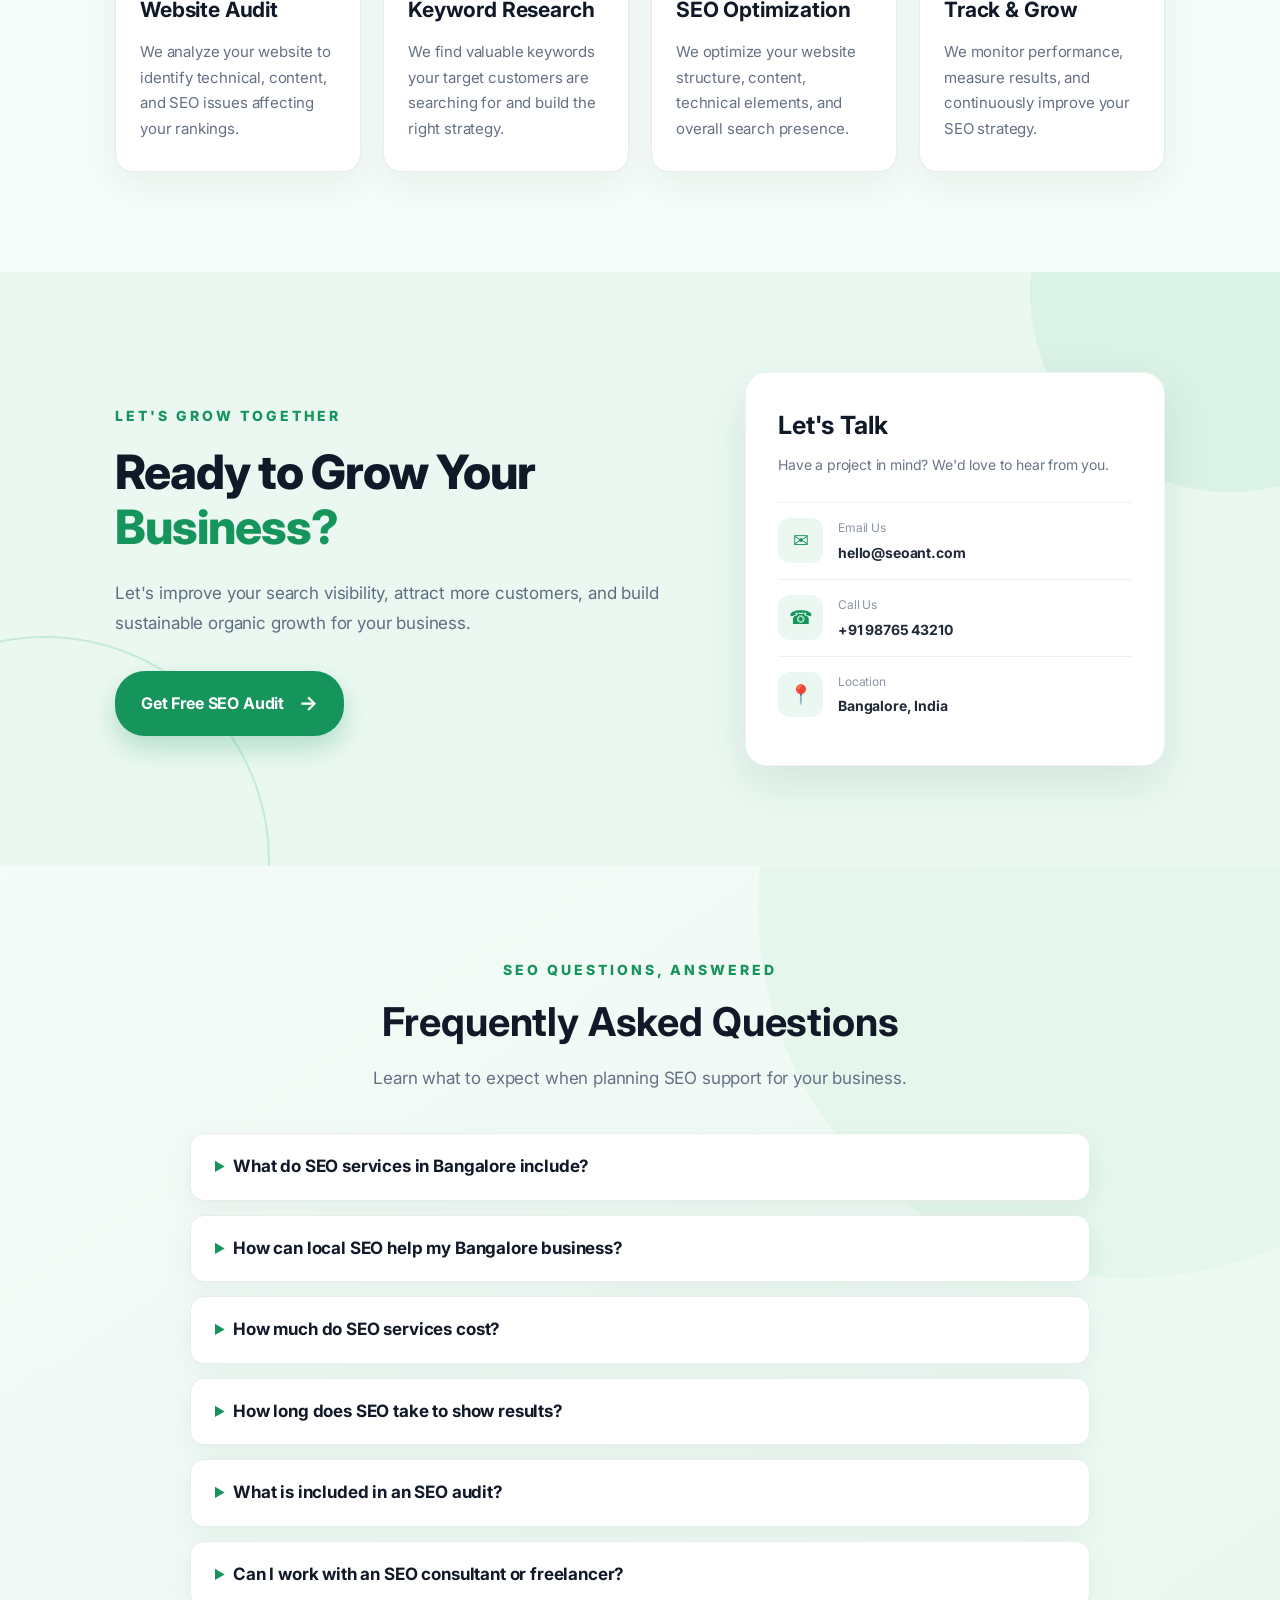
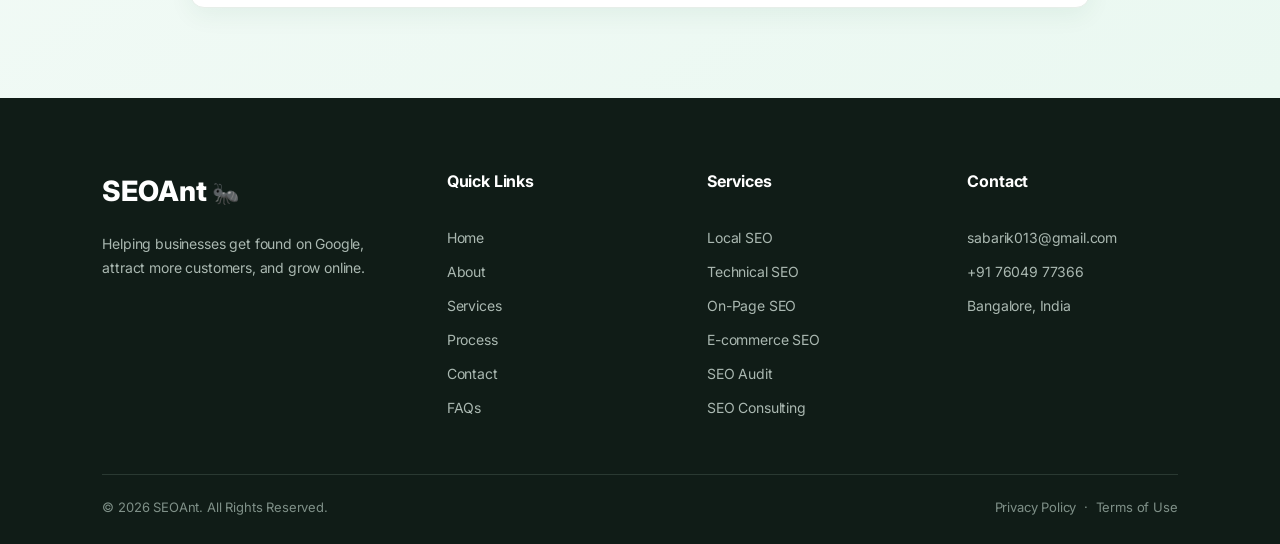
==== commit 8f989304: "Align SEOAnt navigation with reference layout Co-authored-by: Copilot <223556219+Copilot@users.norep" ====
--- a/index.html
+++ b/index.html
@@ -105,19 +105,16 @@
                 <li class="nav-dropdown">
                     <button class="nav-dropdown-toggle" type="button" aria-expanded="false" aria-haspopup="true" aria-controls="service-menu">Services <span aria-hidden="true">⌄</span></button>
                     <ul class="service-menu" id="service-menu" aria-label="SEO services">
-                        <li><a href="/local-seo"><span class="service-menu-icon" aria-hidden="true">⌖</span><span class="service-menu-copy"><strong>Local SEO</strong><small>Improve local search visibility and reach nearby customers.</small></span></a></li>
-                        <li><a href="/technical-seo"><span class="service-menu-icon" aria-hidden="true">⚙</span><span class="service-menu-copy"><strong>Technical SEO</strong><small>Improve crawling, indexing, and website performance.</small></span></a></li>
-                        <li><a href="/on-page-seo"><span class="service-menu-icon" aria-hidden="true">✎</span><span class="service-menu-copy"><strong>On-Page SEO</strong><small>Optimize page content, headings, and internal linking.</small></span></a></li>
-                        <li><a href="/ecommerce-seo"><span class="service-menu-icon" aria-hidden="true">▣</span><span class="service-menu-copy"><strong>E-commerce SEO</strong><small>Improve product and category page visibility.</small></span></a></li>
-                        <li><a href="/seo-audit"><span class="service-menu-icon" aria-hidden="true">✓</span><span class="service-menu-copy"><strong>SEO Audit</strong><small>Identify SEO issues and prioritize improvements.</small></span></a></li>
-                        <li><a href="/seo-consulting"><span class="service-menu-icon" aria-hidden="true">↗</span><span class="service-menu-copy"><strong>SEO Consulting</strong><small>Get personalized SEO guidance and strategy.</small></span></a></li>
-                        <li class="service-menu-all"><a href="#services">Explore all SEO services <span aria-hidden="true">→</span></a></li>
+                        <li><a href="/local-seo"><span class="service-menu-icon" aria-hidden="true">»</span><strong>Local SEO Services</strong></a></li>
+                        <li><a href="/technical-seo"><span class="service-menu-icon" aria-hidden="true">»</span><strong>Technical SEO Services</strong></a></li>
+                        <li><a href="/on-page-seo"><span class="service-menu-icon" aria-hidden="true">»</span><strong>On-Page SEO Services</strong></a></li>
+                        <li><a href="/ecommerce-seo"><span class="service-menu-icon" aria-hidden="true">»</span><strong>E-commerce SEO Services</strong></a></li>
+                        <li><a href="/seo-audit"><span class="service-menu-icon" aria-hidden="true">»</span><strong>SEO Audit Services</strong></a></li>
+                        <li><a href="/seo-consulting"><span class="service-menu-icon" aria-hidden="true">»</span><strong>SEO Consulting &amp; Freelancer Services</strong></a></li>
                     </ul>
                 </li>
 
-                <li>
-                    <a href="#process">Process</a>
-                </li>
+                <li><a href="#faq">Resources</a></li>
 
                 <li>
                     <a href="#contact">Contact</a>
--- a/style.css
+++ b/style.css
@@ -2040,7 +2040,7 @@
 
 /* Shared navigation and service-page layouts */
 .nav-dropdown {
-    position: static;
+    position: relative;
 }
 
 .nav-dropdown-toggle {
@@ -2107,23 +2107,24 @@
 
 .service-menu {
     position: absolute;
-    top: 100%;
+    top: calc(100% + 22px);
     left: 50%;
     z-index: 1100;
-    display: grid;
-    grid-template-columns: repeat(3, minmax(0, 1fr));
-    gap: 8px;
-    width: min(850px, calc(100vw - 40px));
-    padding: 18px;
-    border: 1px solid var(--border);
-    border-radius: 20px;
+    display: flex;
+    flex-direction: column;
+    gap: 2px;
+    width: min(450px, calc(100vw - 32px));
+    padding: 10px;
+    border: 1px solid #edf1ee;
+    border-bottom: 4px solid var(--green);
+    border-radius: 5px;
     background: var(--white);
-    box-shadow: 0 24px 60px rgba(17, 24, 39, 0.14), 0 4px 12px rgba(21, 148, 92, 0.05);
+    box-shadow: 0 18px 42px rgba(17, 24, 39, 0.16);
     list-style: none;
     opacity: 0;
     pointer-events: none;
     transform: translate(-50%, 10px);
-    transition: opacity 0.2s ease, transform 0.2s ease, visibility 0.2s ease;
+    transition: opacity 0.22s ease, transform 0.22s ease, visibility 0s linear 0.22s;
     visibility: hidden;
 }
 
@@ -2131,19 +2132,20 @@
     opacity: 1;
     pointer-events: auto;
     transform: translate(-50%, 0);
+    transition: opacity 0.22s ease, transform 0.22s ease, visibility 0s;
     visibility: visible;
 }
 
 .service-menu a {
     display: flex;
-    align-items: flex-start;
+    align-items: center;
     gap: 12px;
-    min-height: 88px;
-    padding: 14px;
+    min-height: 52px;
+    padding: 12px 14px;
     border: 1px solid transparent;
-    border-radius: 12px;
+    border-radius: 4px;
     color: var(--dark);
-    transition: color 0.2s ease, background 0.2s ease, border-color 0.2s ease, transform 0.2s ease, box-shadow 0.2s ease;
+    transition: color 0.2s ease, background 0.2s ease, border-color 0.2s ease;
 }
 
 .service-menu a:hover,
@@ -2151,78 +2153,30 @@
     background: var(--green-light);
     border-color: #d7eee2;
     color: var(--green);
-    transform: translateY(-2px);
-    box-shadow: 0 6px 16px rgba(21, 148, 92, 0.07);
 }
 
 .service-menu-icon {
-    display: grid;
-    flex: 0 0 36px;
-    width: 36px;
-    height: 36px;
-    place-items: center;
-    border: 1px solid #dcefe4;
-    border-radius: 11px;
-    background: linear-gradient(145deg, #f3fbf6, #e7f6ed);
+    display: inline-flex;
+    flex: 0 0 18px;
+    align-items: center;
+    justify-content: center;
     color: var(--green);
-    font-size: 19px;
+    font-size: 20px;
+    font-weight: 800;
+    line-height: 1;
+    transition: transform 0.2s ease;
+}
+
+.service-menu a strong {
+    color: var(--dark);
+    font-size: 15px;
     font-weight: 700;
-    line-height: 1;
-}
-
-.service-menu-copy {
-    display: grid;
-    gap: 2px;
-}
-
-.service-menu-copy strong {
-    color: var(--dark);
-    font-size: 14px;
-    font-weight: 700;
-    line-height: 1.4;
-}
-
-.service-menu-copy small {
-    color: var(--text);
-    font-size: 12px;
-    font-weight: 400;
     line-height: 1.45;
-}
-
-.service-menu-all {
-    grid-column: 1 / -1;
-}
-
-.service-menu .service-menu-all > a {
-    justify-content: flex-end;
-    min-height: 0;
-    padding: 11px 8px 2px;
-    border: 0;
-    border-top: 1px solid var(--border);
-    border-radius: 0;
-    color: var(--green);
-    font-size: 13px;
-    font-weight: 700;
-}
-
-.service-menu .service-menu-all > a:hover {
-    background: transparent;
-    box-shadow: none;
-    transform: none;
-}
-
-.service-menu-all span {
-    transition: transform 0.2s ease;
-}
-
-.service-menu-all a:hover span {
-    transform: translateX(3px);
 }
 
 .service-menu a:hover .service-menu-icon,
 .service-menu a[aria-current="page"] .service-menu-icon {
-    border-color: #bce3ce;
-    background: var(--white);
+    transform: translateX(2px);
 }
 
 .menu-toggle {
@@ -2603,7 +2557,7 @@
     .service-menu {
         position: static;
         display: none;
-        grid-template-columns: 1fr;
+        flex-direction: column;
         width: 100%;
         gap: 2px;
         padding: 4px 0 8px 8px;
@@ -2622,7 +2576,7 @@
     }
 
     .service-menu a {
-        min-height: 60px;
+        min-height: 48px;
         padding: 10px;
     }
 
@@ -2640,25 +2594,22 @@
     }
 }
 
-@media (min-width: 761px) and (max-width: 980px) {
-    .service-menu {
-        grid-template-columns: repeat(2, minmax(0, 1fr));
-        width: min(650px, calc(100vw - 32px));
-        gap: 5px;
-        padding: 14px;
-    }
-
-    .service-menu a {
-        min-height: 80px;
-        padding: 11px;
-    }
-}
-
 @media (min-width: 761px) and (hover: hover) {
+    .nav-dropdown::after {
+        position: absolute;
+        top: 100%;
+        left: 50%;
+        width: min(450px, calc(100vw - 32px));
+        height: 22px;
+        content: "";
+        transform: translateX(-50%);
+    }
+
     .nav-dropdown:hover:not(.is-dismissed) .service-menu {
         opacity: 1;
         pointer-events: auto;
         transform: translate(-50%, 0);
+        transition: opacity 0.22s ease, transform 0.22s ease, visibility 0s;
         visibility: visible;
     }
 }
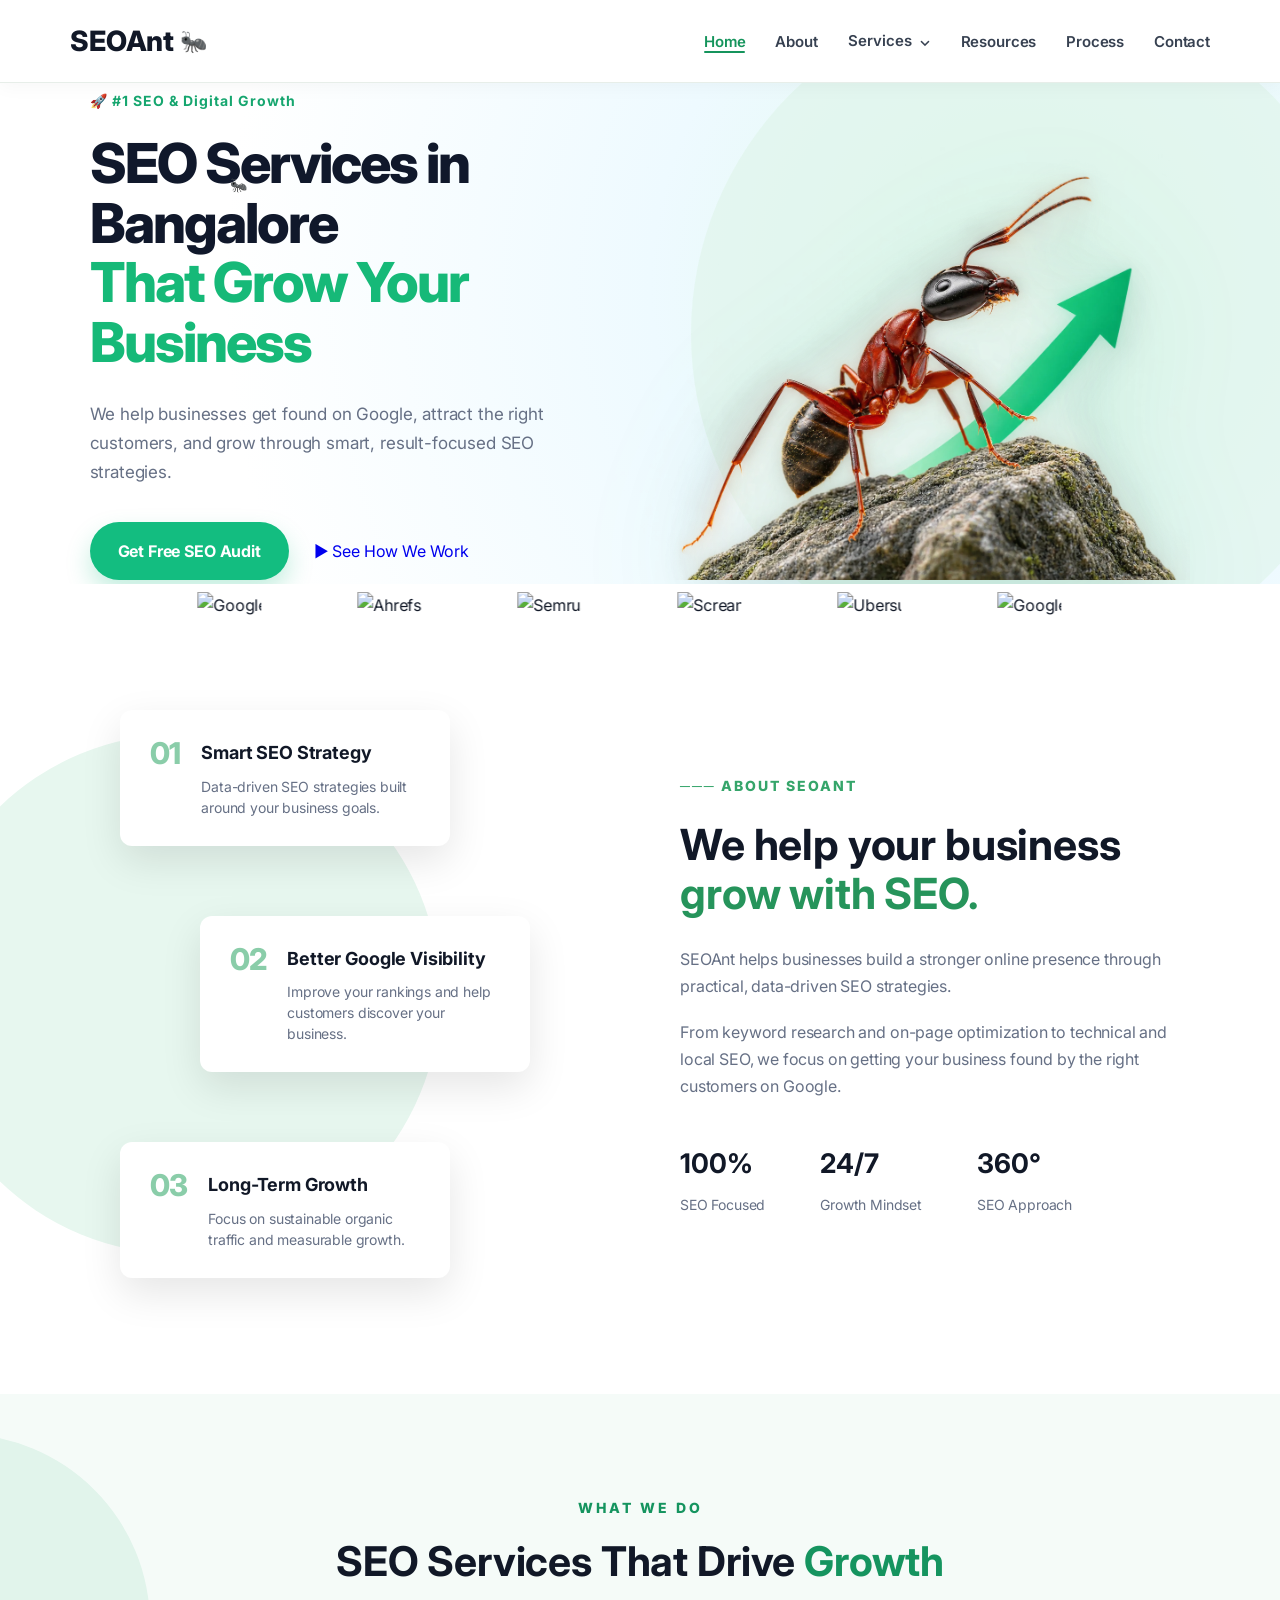
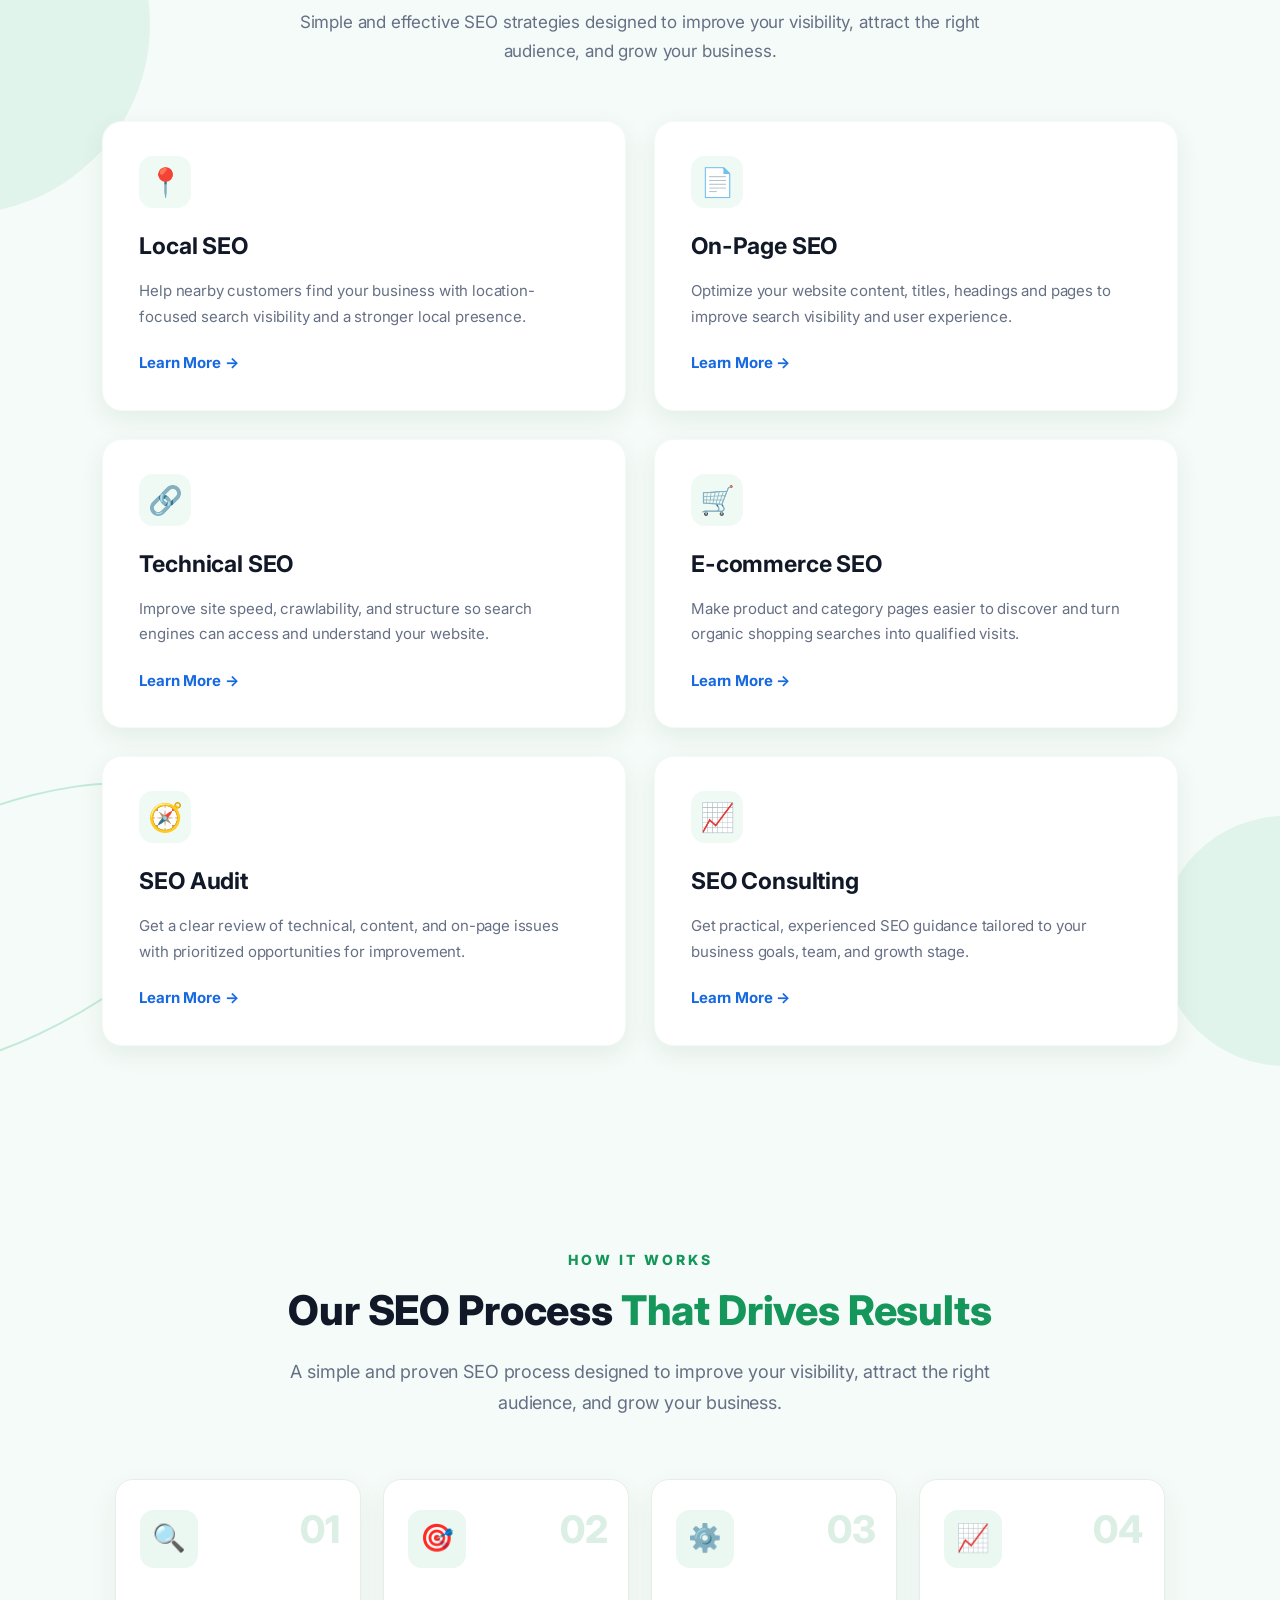
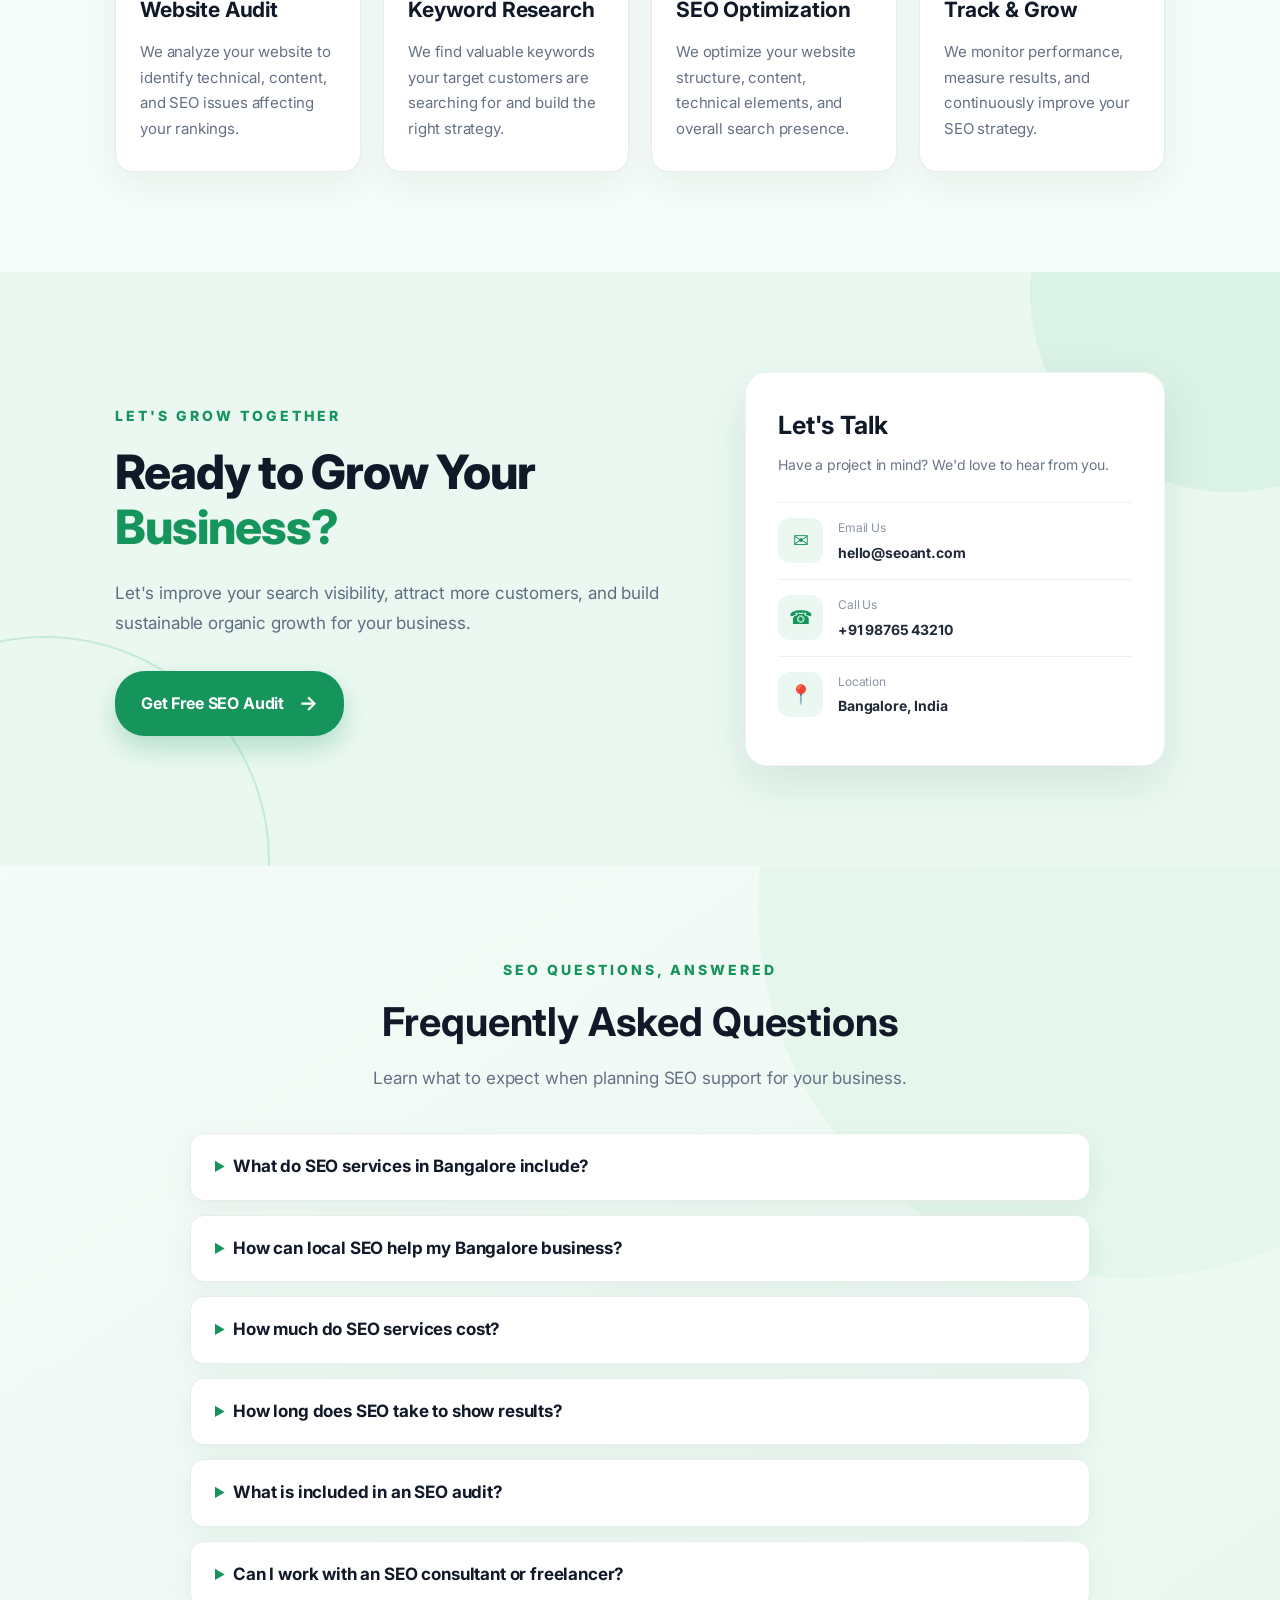
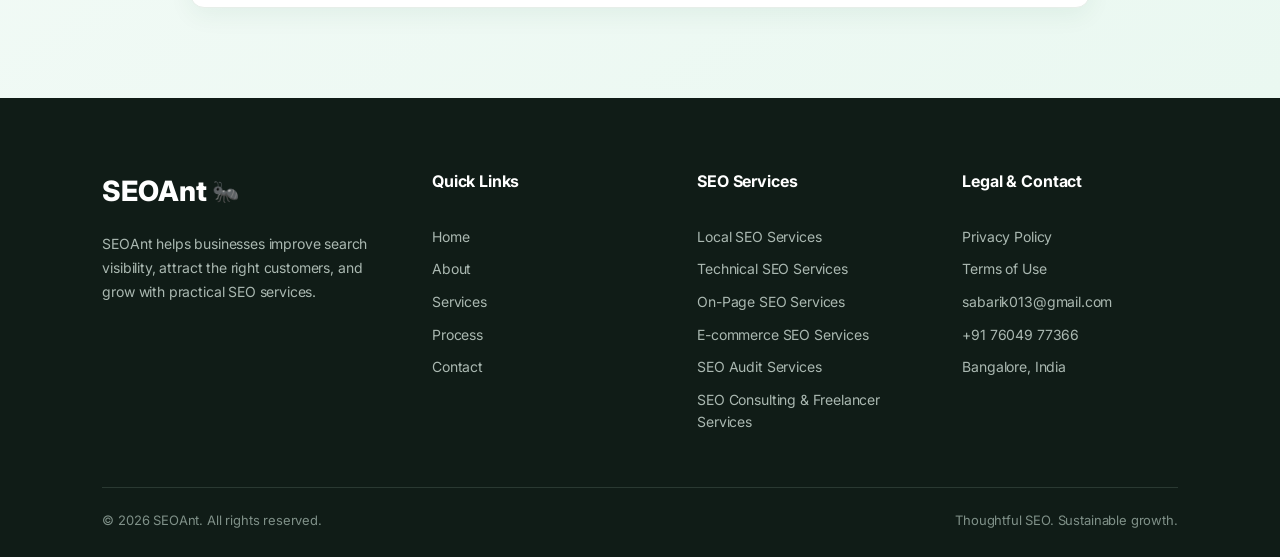
==== commit 701ee4c5: "Add responsive shared SEOAnt footers Co-authored-by: Copilot <223556219+Copilot@users.noreply.github" ====
--- a/index.html
+++ b/index.html
@@ -117,6 +117,10 @@
                 <li><a href="#faq">Resources</a></li>
 
                 <li>
+                    <a href="#process">Process</a>
+                </li>
+
+                <li>
                     <a href="#contact">Contact</a>
                 </li>
             </ul>
@@ -864,82 +868,41 @@
 ========================= -->
 
 <footer class="site-footer">
-
     <div class="footer-container">
-
-        <!-- Brand -->
         <div class="footer-brand">
-            <div class="footer-logo">
-             SEOAnt <span class="ant-motion">🐜</span>
-            </div>
-
-            <p>
-                Helping businesses get found on Google,
-                attract more customers, and grow online.
-            </p>
-        </div>
-
-
-        <!-- Quick Links -->
+            <a class="footer-logo" href="/#home" aria-label="SEOAnt home">SEOAnt <span class="ant-motion" aria-hidden="true">🐜</span></a>
+            <p>SEOAnt helps businesses improve search visibility, attract the right customers, and grow with practical SEO services.</p>
+        </div>
+        <nav class="footer-links" aria-label="Quick links">
+            <h3>Quick Links</h3>
+            <a href="/#home">Home</a>
+            <a href="/#about">About</a>
+            <a href="/#services">Services</a>
+            <a href="/#process">Process</a>
+            <a href="/#contact">Contact</a>
+        </nav>
+        <nav class="footer-links" aria-label="SEO services">
+            <h3>SEO Services</h3>
+            <a href="/local-seo">Local SEO Services</a>
+            <a href="/technical-seo">Technical SEO Services</a>
+            <a href="/on-page-seo">On-Page SEO Services</a>
+            <a href="/ecommerce-seo">E-commerce SEO Services</a>
+            <a href="/seo-audit">SEO Audit Services</a>
+            <a href="/seo-consulting">SEO Consulting &amp; Freelancer Services</a>
+        </nav>
         <div class="footer-links">
-            <h3>Quick Links</h3>
-
-            <a href="#home">Home</a>
-            <a href="#about">About</a>
-            <a href="#services">Services</a>
-            <a href="#process">Process</a>
-            <a href="#contact">Contact</a>
-            <a href="#faq">FAQs</a>
-        </div>
-
-
-        <!-- Services -->
-        <div class="footer-links">
-            <h3>Services</h3>
-
-            <a href="/local-seo">Local SEO</a>
-            <a href="/technical-seo">Technical SEO</a>
-            <a href="/on-page-seo">On-Page SEO</a>
-            <a href="/ecommerce-seo">E-commerce SEO</a>
-            <a href="/seo-audit">SEO Audit</a>
-            <a href="/seo-consulting">SEO Consulting</a>
-        </div>
-
-
-        <!-- Contact -->
-        <div class="footer-links">
-            <h3>Contact</h3>
-
-            <a href="mailto:sabarik013@gmail.com">
-                sabarik013@gmail.com
-            </a>
-
-            <a href="tel:+917604977366">
-                +91 76049 77366
-            </a>
-
+            <h3>Legal &amp; Contact</h3>
+            <a href="/privacy-policy">Privacy Policy</a>
+            <a href="/terms-of-use">Terms of Use</a>
+            <a href="mailto:sabarik013@gmail.com">sabarik013@gmail.com</a>
+            <a href="tel:+917604977366">+91 76049 77366</a>
             <span>Bangalore, India</span>
         </div>
-
-    </div>
-
-
-    <!-- Bottom Footer -->
-
+    </div>
     <div class="footer-bottom">
-
-        <p>
-         © 2026 SEOAnt. All Rights Reserved.
-        </p>
-
-        <p>
-            <a href="/privacy-policy" style="color:#7f9088;text-decoration:none;">Privacy Policy</a>
-            &nbsp;·&nbsp;
-            <a href="/terms-of-use" style="color:#7f9088;text-decoration:none;">Terms of Use</a>
-        </p>
-
-    </div>
-
+        <p>&copy; 2026 SEOAnt. All rights reserved.</p>
+        <p>Thoughtful SEO. Sustainable growth.</p>
+    </div>
 </footer>
 
 
--- a/style.css
+++ b/style.css
@@ -1237,32 +1237,38 @@
 
 .site-footer {
     padding: 70px 8% 25px;
-
     background: #101c17;
-
     color: var(--white);
 }
 
 .footer-container {
-    max-width: 1100px;
-
+    max-width: 1200px;
     margin: auto;
-
     padding-bottom: 55px;
-
     display: grid;
-    grid-template-columns: 1.4fr 1fr 1fr 1fr;
-
-    gap: 50px;
+    grid-template-columns: minmax(0, 1.3fr) repeat(3, minmax(0, 1fr));
+    align-items: start;
+    gap: clamp(24px, 4vw, 50px);
+}
+
+.footer-brand,
+.footer-links {
+    min-width: 0;
 }
 
 .footer-logo {
+    display: inline-flex;
+    align-items: center;
+    gap: 6px;
     margin-bottom: 18px;
-
     color: var(--white);
-
     font-size: 28px;
     font-weight: 800;
+    transition: color 0.2s ease;
+}
+
+.footer-logo:hover {
+    color: #45c889;
 }
 
 .footer-logo span {
@@ -1286,25 +1292,23 @@
 .footer-links {
     display: flex;
     flex-direction: column;
-
     gap: 11px;
 }
 
 .footer-links h3 {
     margin: 0 0 20px;
-
     color: var(--white);
-
     font-size: 16px;
     font-weight: 700;
 }
 
 .footer-links a,
 .footer-links span {
+    min-width: 0;
     color: #aab8b1;
-
     font-size: 14px;
-
+    line-height: 1.55;
+    overflow-wrap: anywhere;
     transition: 0.25s ease;
 }
 
@@ -1320,31 +1324,32 @@
 ========================================================= */
 
 .footer-bottom {
-    max-width: 1100px;
-
+    max-width: 1200px;
     margin: auto;
-
     padding-top: 22px;
-
     border-top: 1px solid #2a3932;
-
     display: flex;
     align-items: center;
     justify-content: space-between;
-
     gap: 20px;
 }
 
 .footer-bottom p {
     margin: 0;
-
     color: #7f9088;
-
     font-size: 13px;
+    overflow-wrap: anywhere;
 }
 
 .footer-bottom a:hover {
     color: #45c889 !important;
+}
+
+.footer-links a:focus-visible,
+.footer-logo:focus-visible,
+.footer-bottom a:focus-visible {
+    outline: 2px solid #45c889;
+    outline-offset: 3px;
 }
 
 
@@ -2040,7 +2045,7 @@
 
 /* Shared navigation and service-page layouts */
 .nav-dropdown {
-    position: relative;
+    position: static;
 }
 
 .nav-dropdown-toggle {
@@ -2107,8 +2112,8 @@
 
 .service-menu {
     position: absolute;
-    top: calc(100% + 22px);
-    left: 50%;
+    top: calc(100% + 1px);
+    left: var(--service-menu-left, 0px);
     z-index: 1100;
     display: flex;
     flex-direction: column;
@@ -2123,7 +2128,7 @@
     list-style: none;
     opacity: 0;
     pointer-events: none;
-    transform: translate(-50%, 10px);
+    transform: translateY(10px);
     transition: opacity 0.22s ease, transform 0.22s ease, visibility 0s linear 0.22s;
     visibility: hidden;
 }
@@ -2131,7 +2136,7 @@
 .nav-dropdown.is-open .service-menu {
     opacity: 1;
     pointer-events: auto;
-    transform: translate(-50%, 0);
+    transform: translateY(0);
     transition: opacity 0.22s ease, transform 0.22s ease, visibility 0s;
     visibility: visible;
 }
@@ -2489,20 +2494,7 @@
     box-shadow: none;
 }
 
-.service-footer {
-    padding: 24px;
-    border-top: 1px solid var(--border);
-    color: var(--text);
-    text-align: center;
-    font-size: 13px;
-}
-
-.service-footer a {
-    color: var(--green);
-    font-weight: 700;
-}
-
-@media (max-width: 760px) {
+@media (max-width: 900px) {
     header {
         z-index: 1200;
     }
@@ -2569,10 +2561,12 @@
         pointer-events: auto;
         transform: none;
         visibility: visible;
+        left: auto;
+        top: auto;
     }
 
     .nav-dropdown.is-open .service-menu {
-        display: grid;
+        display: flex;
     }
 
     .service-menu a {
@@ -2594,21 +2588,20 @@
     }
 }
 
-@media (min-width: 761px) and (hover: hover) {
+@media (min-width: 901px) and (hover: hover) {
     .nav-dropdown::after {
         position: absolute;
         top: 100%;
-        left: 50%;
+        left: var(--service-menu-left, 0px);
         width: min(450px, calc(100vw - 32px));
         height: 22px;
         content: "";
-        transform: translateX(-50%);
     }
 
     .nav-dropdown:hover:not(.is-dismissed) .service-menu {
         opacity: 1;
         pointer-events: auto;
-        transform: translate(-50%, 0);
+        transform: translateY(0);
         transition: opacity 0.22s ease, transform 0.22s ease, visibility 0s;
         visibility: visible;
     }
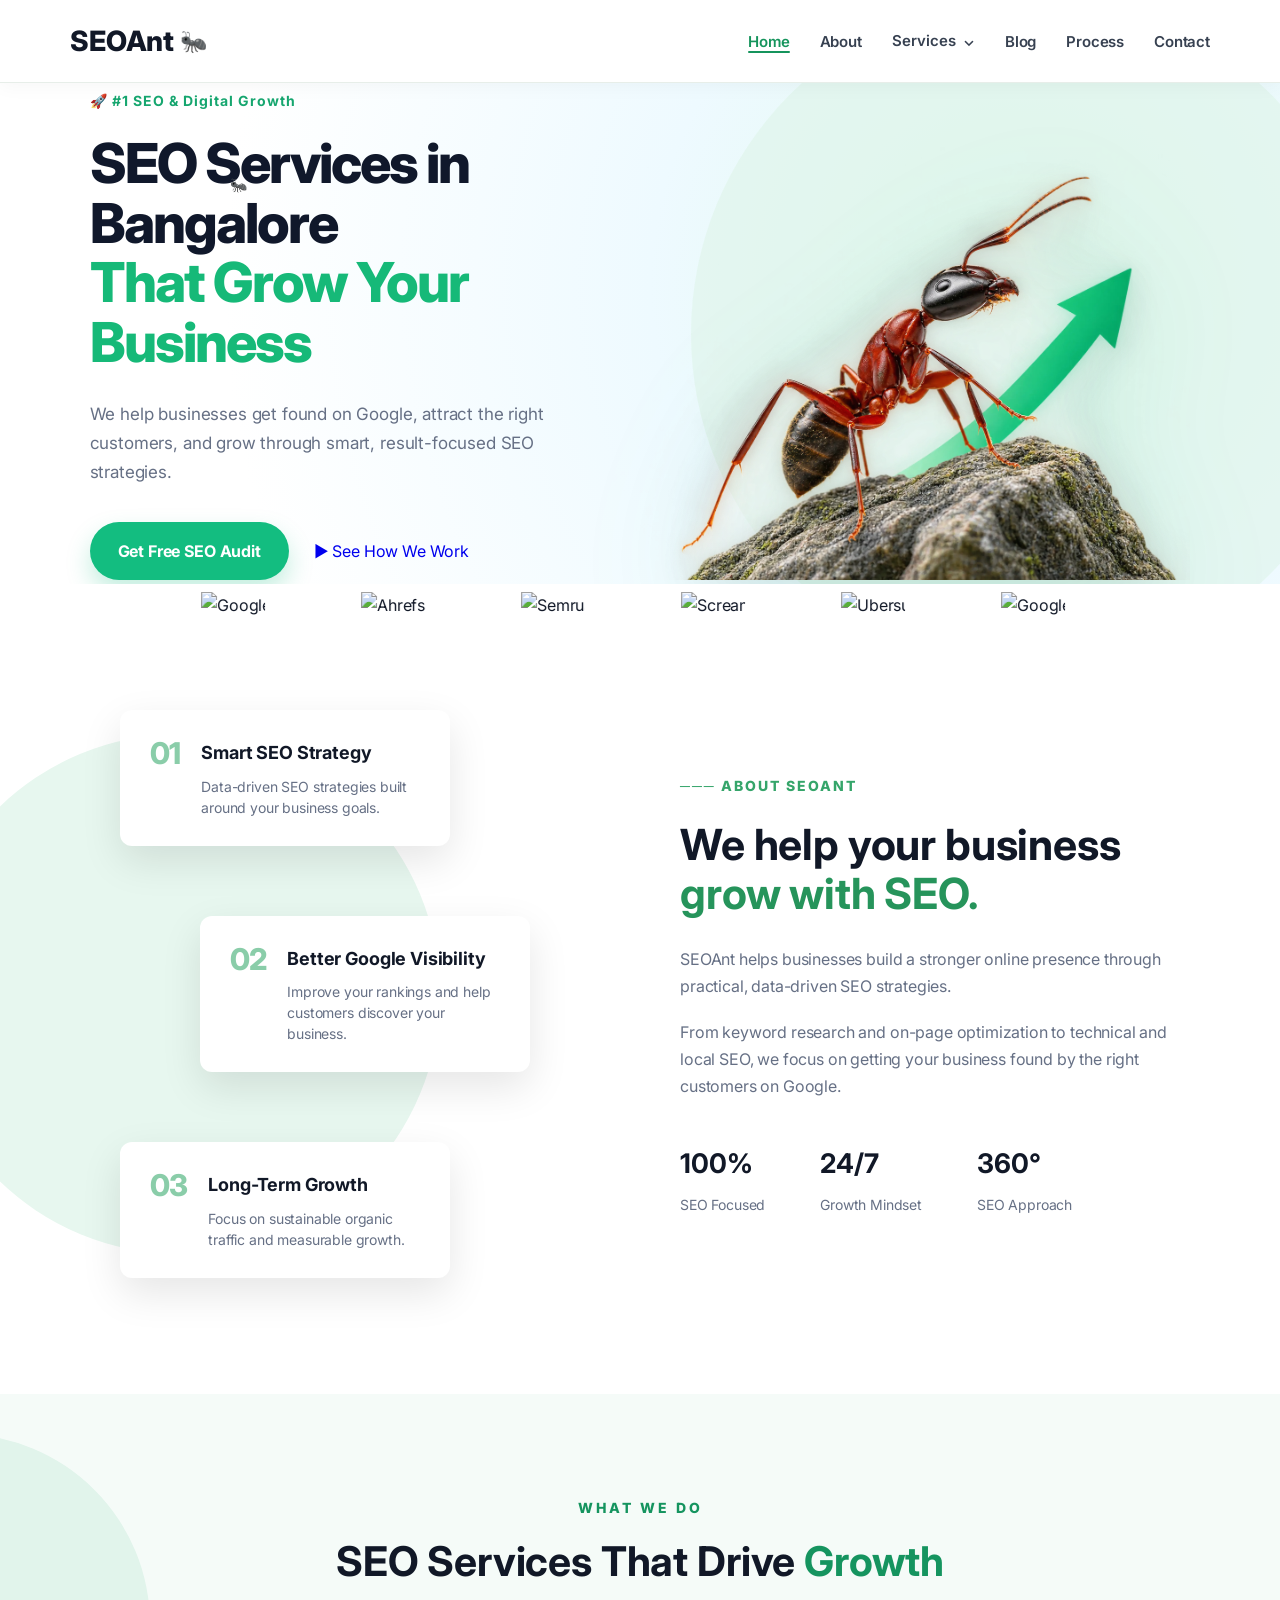
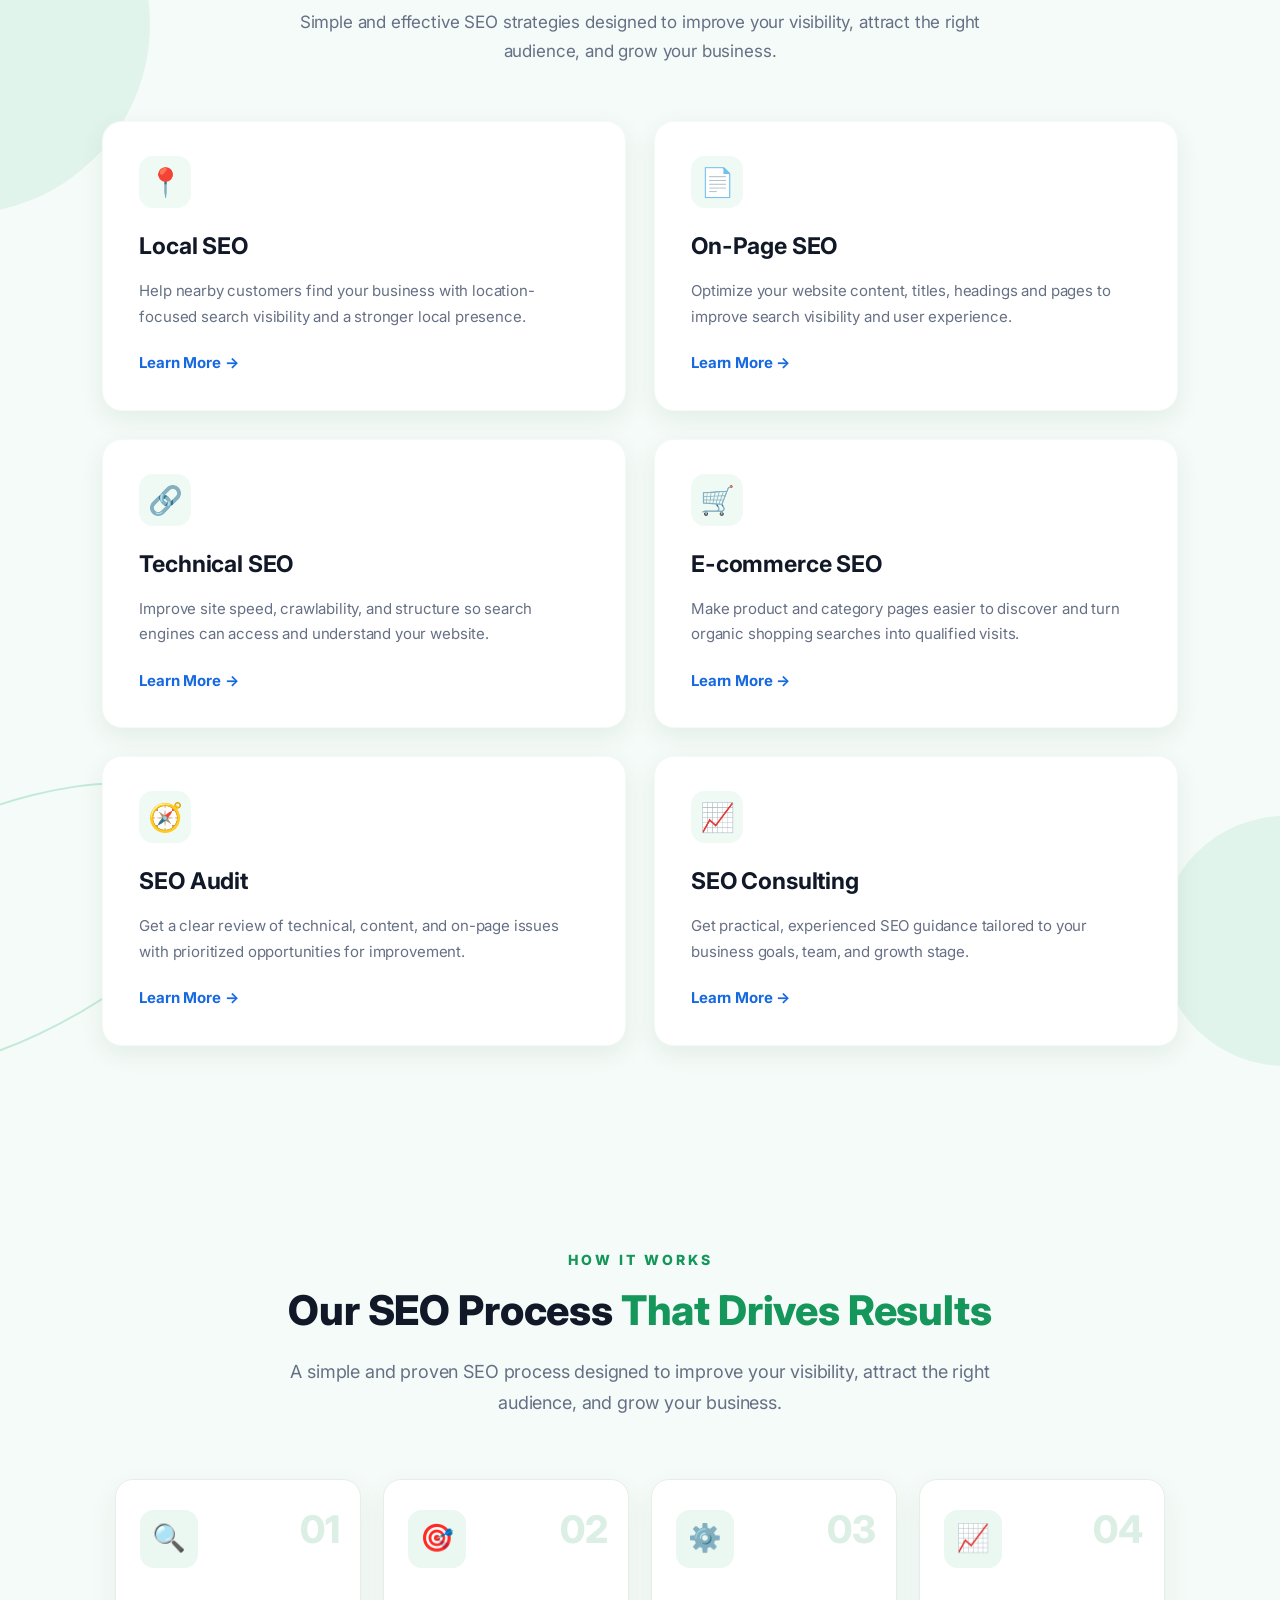
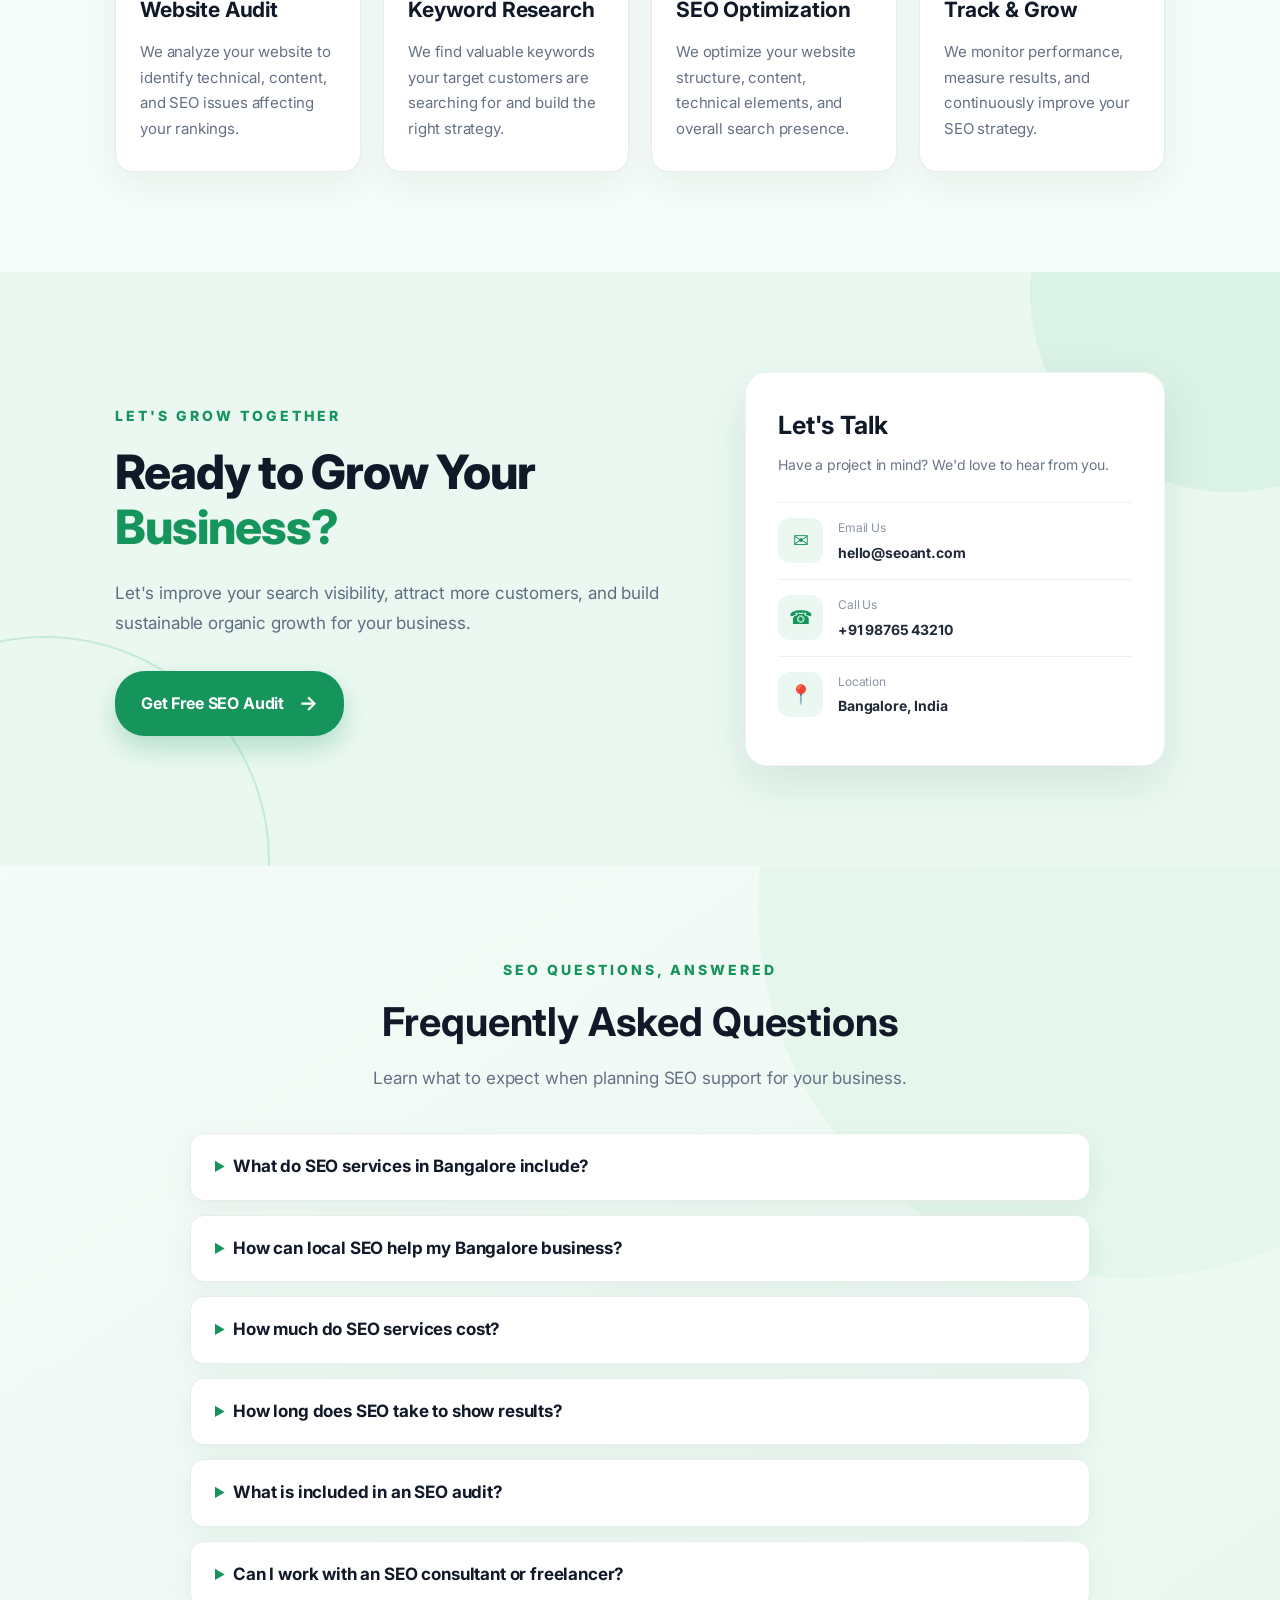
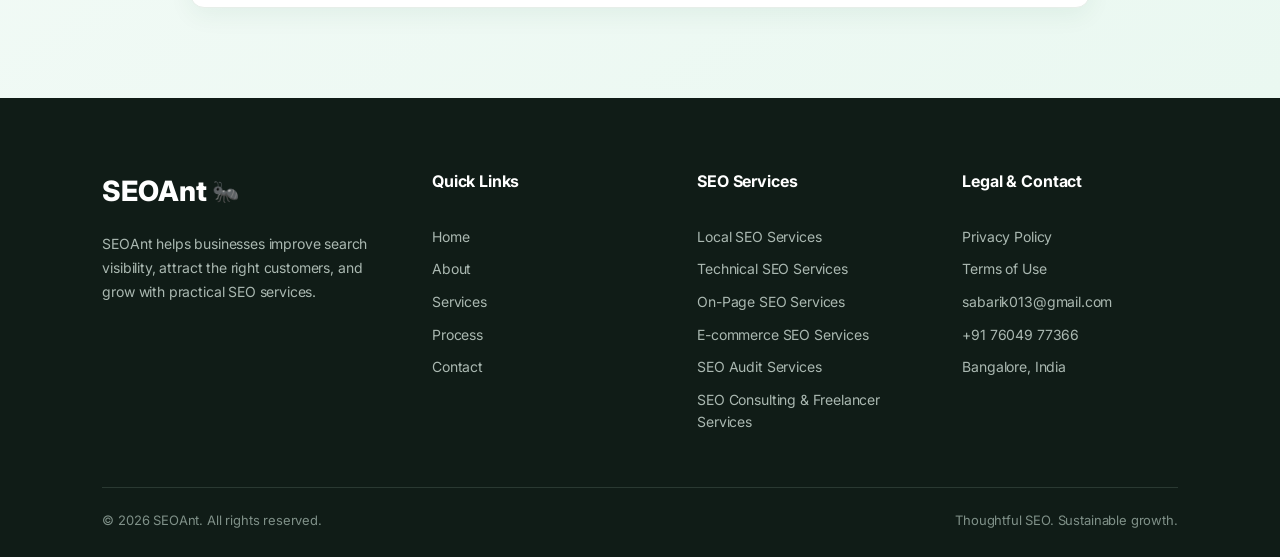
==== commit 8c51ecee: "Add SEOAnt blog page Co-authored-by: Copilot <223556219+Copilot@users.noreply.github.com>" ====
--- a/index.html
+++ b/index.html
@@ -114,7 +114,7 @@
                     </ul>
                 </li>
 
-                <li><a href="#faq">Resources</a></li>
+                <li><a href="/blog">Blog</a></li>
 
                 <li>
                     <a href="#process">Process</a>
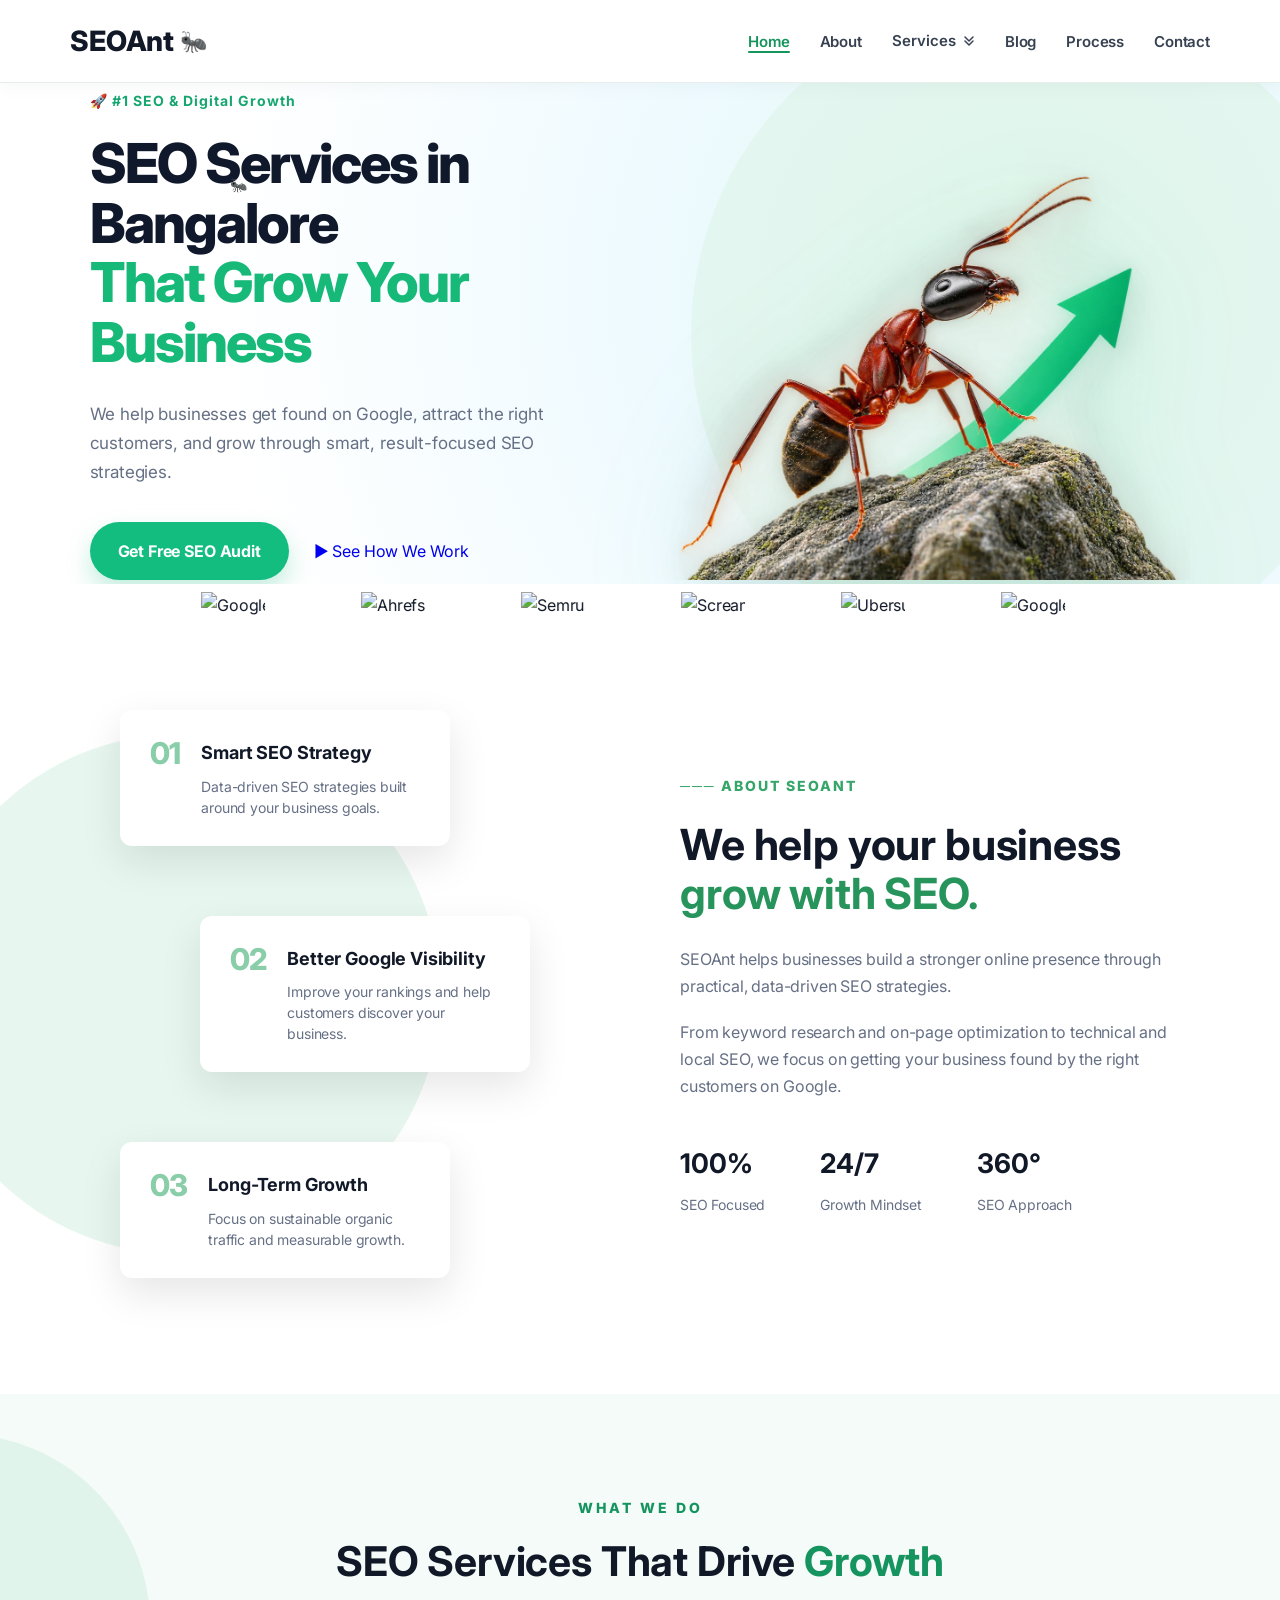
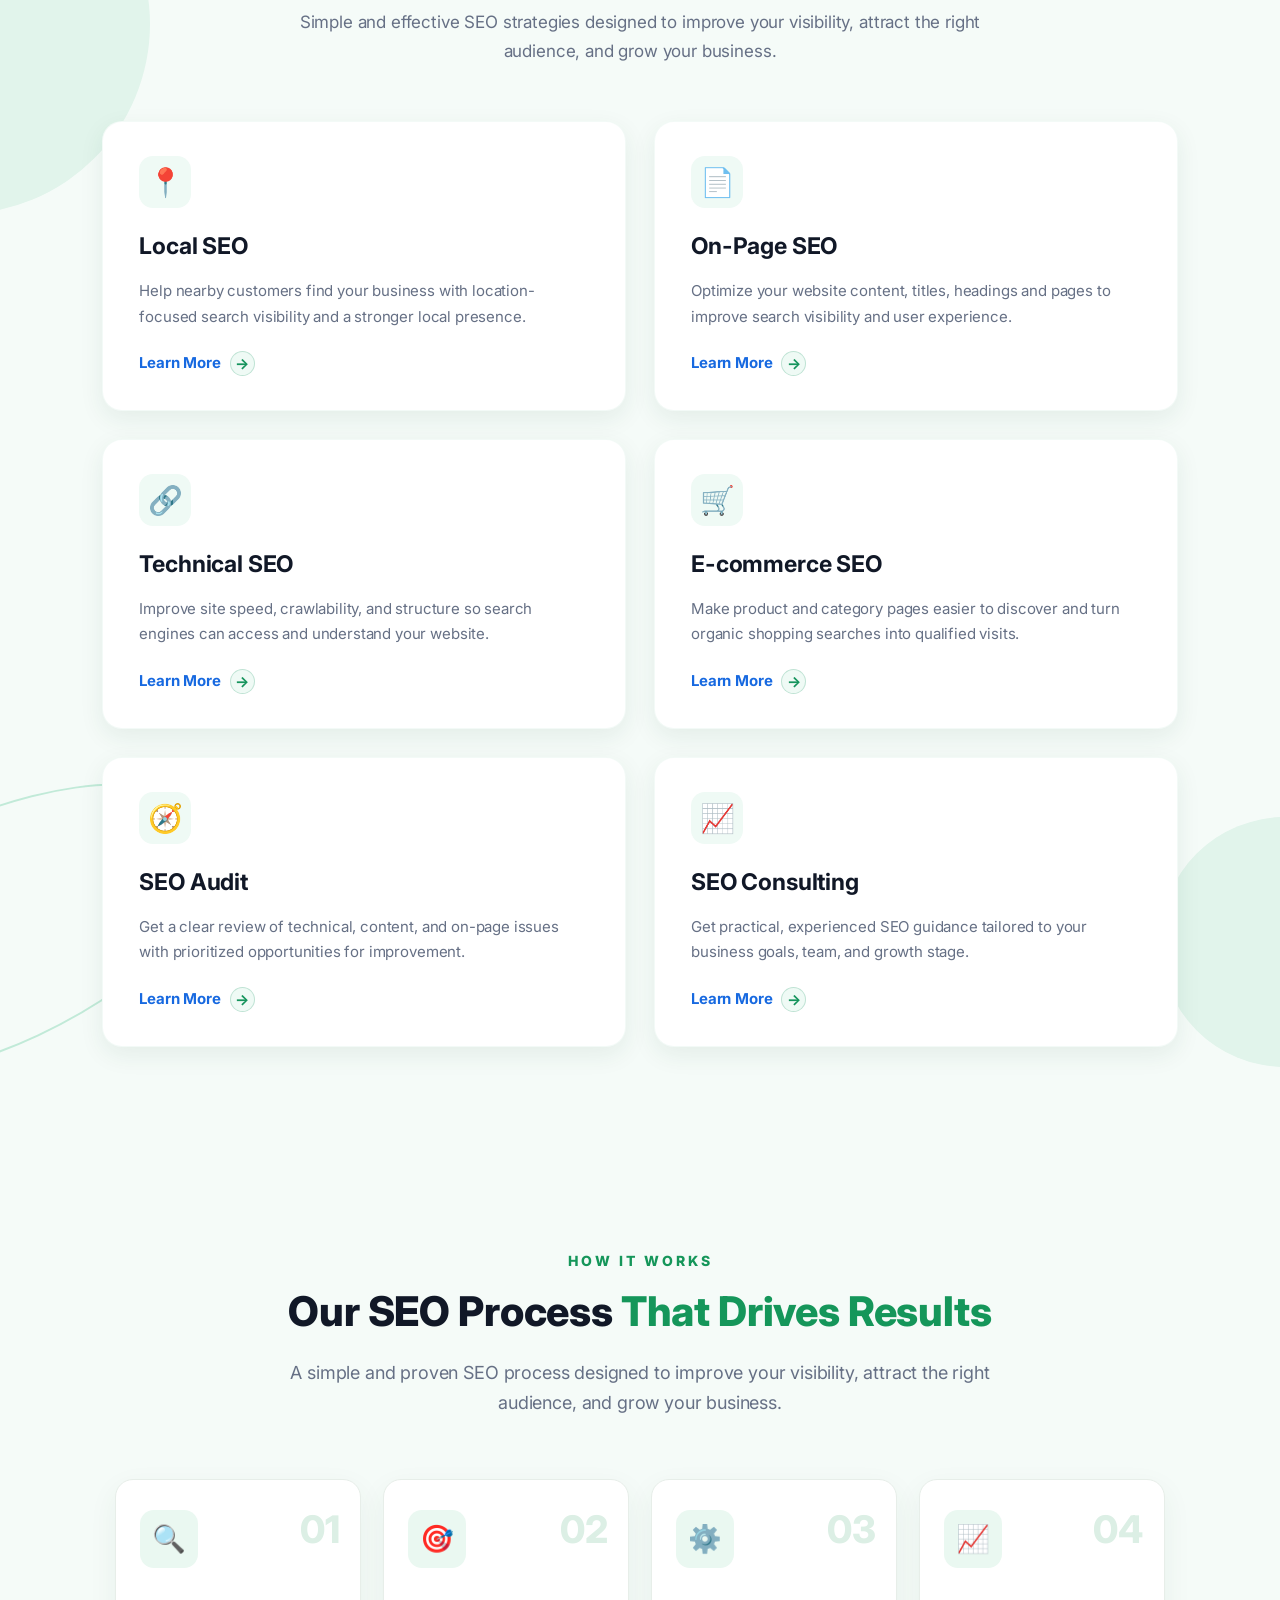
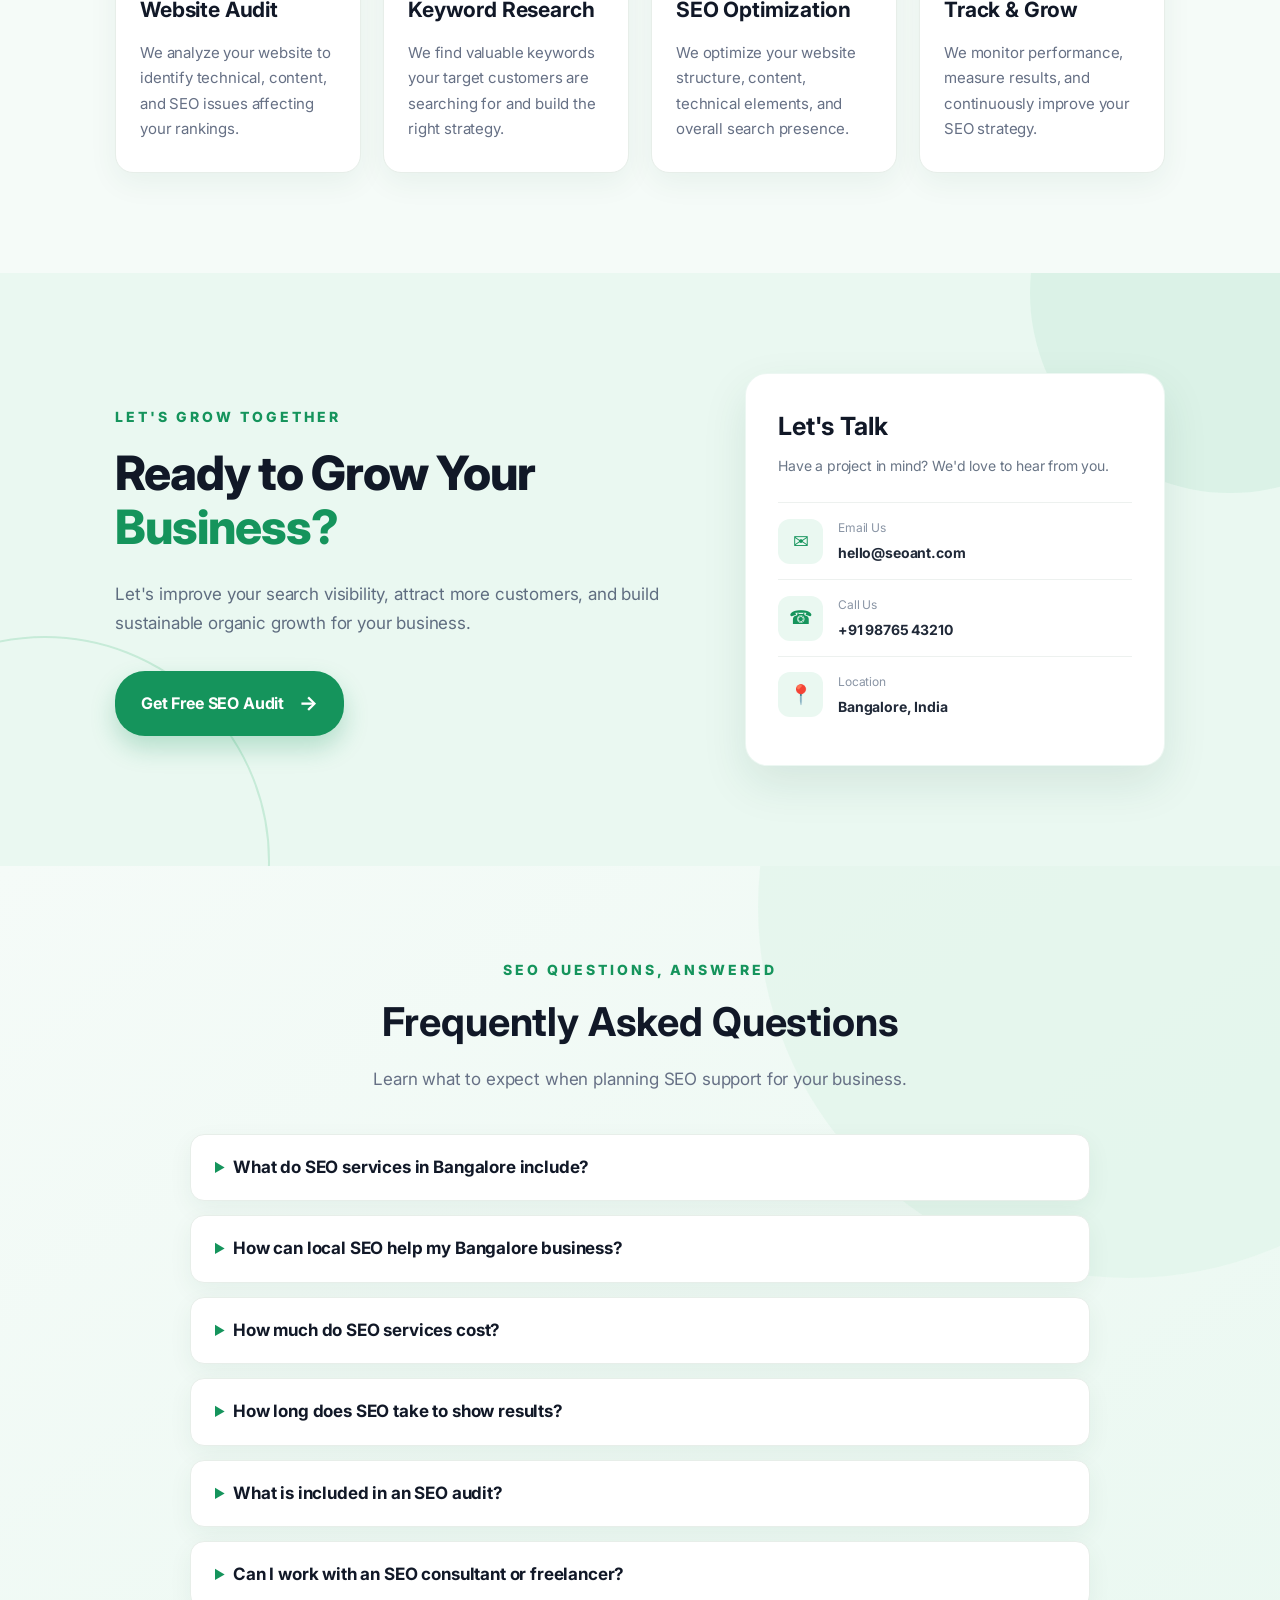
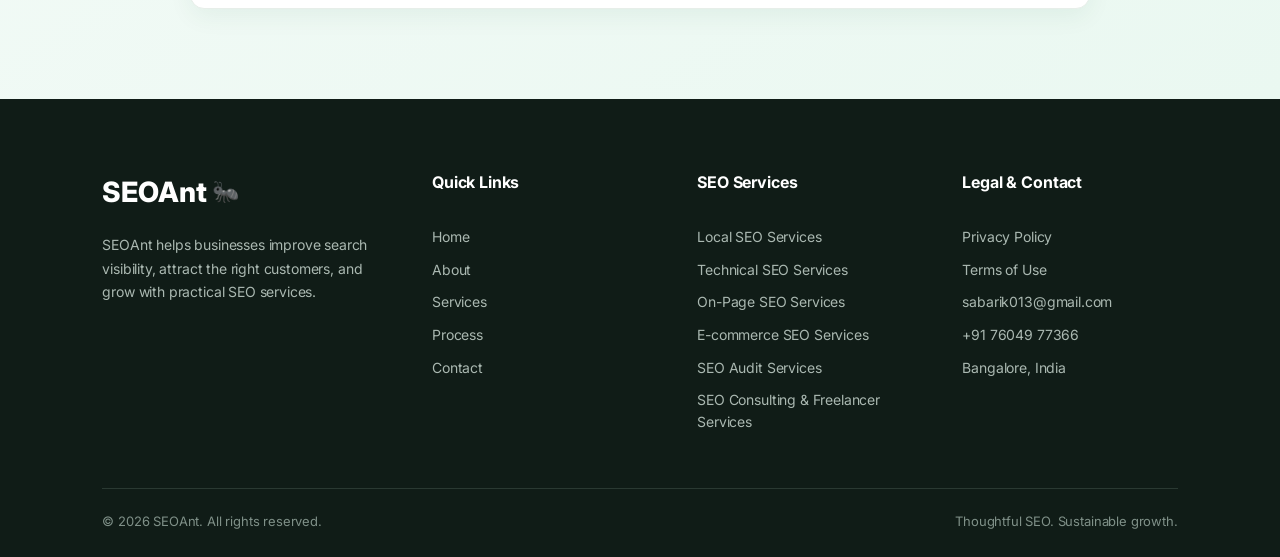
==== commit a98e86ca: "Refine Services dropdown chevron Co-authored-by: Copilot <223556219+Copilot@users.noreply.github.com" ====
--- a/index.html
+++ b/index.html
@@ -103,7 +103,7 @@
                 </li>
 
                 <li class="nav-dropdown">
-                    <button class="nav-dropdown-toggle" type="button" aria-expanded="false" aria-haspopup="true" aria-controls="service-menu">Services <span aria-hidden="true">⌄</span></button>
+                    <button class="nav-dropdown-toggle" type="button" aria-expanded="false" aria-haspopup="true" aria-controls="service-menu">Services <span class="nav-dropdown-chevron" aria-hidden="true"><svg viewBox="0 0 12 14" focusable="false"><path d="m2 3 4 4 4-4M2 7l4 4 4-4"/></svg></span></button>
                     <ul class="service-menu" id="service-menu" aria-label="SEO services">
                         <li><a href="/local-seo"><span class="service-menu-icon" aria-hidden="true">»</span><strong>Local SEO Services</strong></a></li>
                         <li><a href="/technical-seo"><span class="service-menu-icon" aria-hidden="true">»</span><strong>Technical SEO Services</strong></a></li>
@@ -464,7 +464,7 @@
                     </p>
 
                     <a href="/local-seo">
-                        Learn More →
+                        Learn More <span class="service-link-arrow" aria-hidden="true">→</span>
                     </a>
 
                 </div>
@@ -490,7 +490,7 @@
                     </p>
 
                     <a href="/on-page-seo">
-                        Learn More →
+                        Learn More <span class="service-link-arrow" aria-hidden="true">→</span>
                     </a>
 
                 </div>
@@ -516,7 +516,7 @@
                     </p>
 
                     <a href="/technical-seo">
-                        Learn More →
+                        Learn More <span class="service-link-arrow" aria-hidden="true">→</span>
                     </a>
 
                 </div>
@@ -542,7 +542,7 @@
                     </p>
 
                     <a href="/ecommerce-seo">
-                        Learn More →
+                        Learn More <span class="service-link-arrow" aria-hidden="true">→</span>
                     </a>
 
                 </div>
@@ -554,7 +554,7 @@
                 <div class="service-content">
                     <h3>SEO Audit</h3>
                     <p>Get a clear review of technical, content, and on-page issues with prioritized opportunities for improvement.</p>
-                    <a href="/seo-audit">Learn More →</a>
+                    <a href="/seo-audit">Learn More <span class="service-link-arrow" aria-hidden="true">→</span></a>
                 </div>
             </div>
 
@@ -563,7 +563,7 @@
                 <div class="service-content">
                     <h3>SEO Consulting</h3>
                     <p>Get practical, experienced SEO guidance tailored to your business goals, team, and growth stage.</p>
-                    <a href="/seo-consulting">Learn More →</a>
+                    <a href="/seo-consulting">Learn More <span class="service-link-arrow" aria-hidden="true">→</span></a>
                 </div>
             </div>
 
--- a/style.css
+++ b/style.css
@@ -734,7 +734,9 @@
 }
 
 .service-card a {
-    display: inline-block;
+    display: inline-flex;
+    align-items: center;
+    gap: 9px;
 
     color: #1769e0;
 
@@ -742,11 +744,32 @@
     font-weight: 700;
 
     transition: 0.3s ease;
+}
+
+.service-link-arrow {
+    display: inline-flex;
+    width: 25px;
+    height: 25px;
+    align-items: center;
+    justify-content: center;
+    border: 1px solid rgba(20, 148, 95, 0.22);
+    border-radius: 50%;
+    background: #effaf5;
+    color: var(--green);
+    font-size: 15px;
+    line-height: 1;
+    transition: transform 0.3s ease, background 0.3s ease, color 0.3s ease;
 }
 
 .service-card a:hover {
     color: var(--green);
     transform: translateX(4px);
+}
+
+.service-card a:hover .service-link-arrow {
+    transform: translateX(2px);
+    background: var(--green);
+    color: var(--white);
 }
 
 .faq-heading h2 {
@@ -2070,15 +2093,24 @@
     outline-offset: 4px;
 }
 
-.nav-dropdown-toggle > span {
-    display: inline-block;
-    font-size: 15px;
-    transition: transform 0.2s ease;
-}
-
-.nav-dropdown.is-open .nav-dropdown-toggle > span,
-.nav-dropdown-toggle[aria-expanded="true"] > span {
-    transform: rotate(180deg);
+.nav-dropdown-chevron {
+    display: inline-flex;
+    color: #374151;
+}
+
+.nav-dropdown-chevron svg {
+    display: block;
+    width: 12px;
+    height: 14px;
+    fill: none;
+    stroke: currentColor;
+    stroke-linecap: round;
+    stroke-linejoin: round;
+    stroke-width: 1.5;
+}
+
+.nav-dropdown-toggle[aria-expanded="true"] .nav-dropdown-chevron {
+    color: var(--green);
 }
 
 .nav-dropdown-toggle:hover,
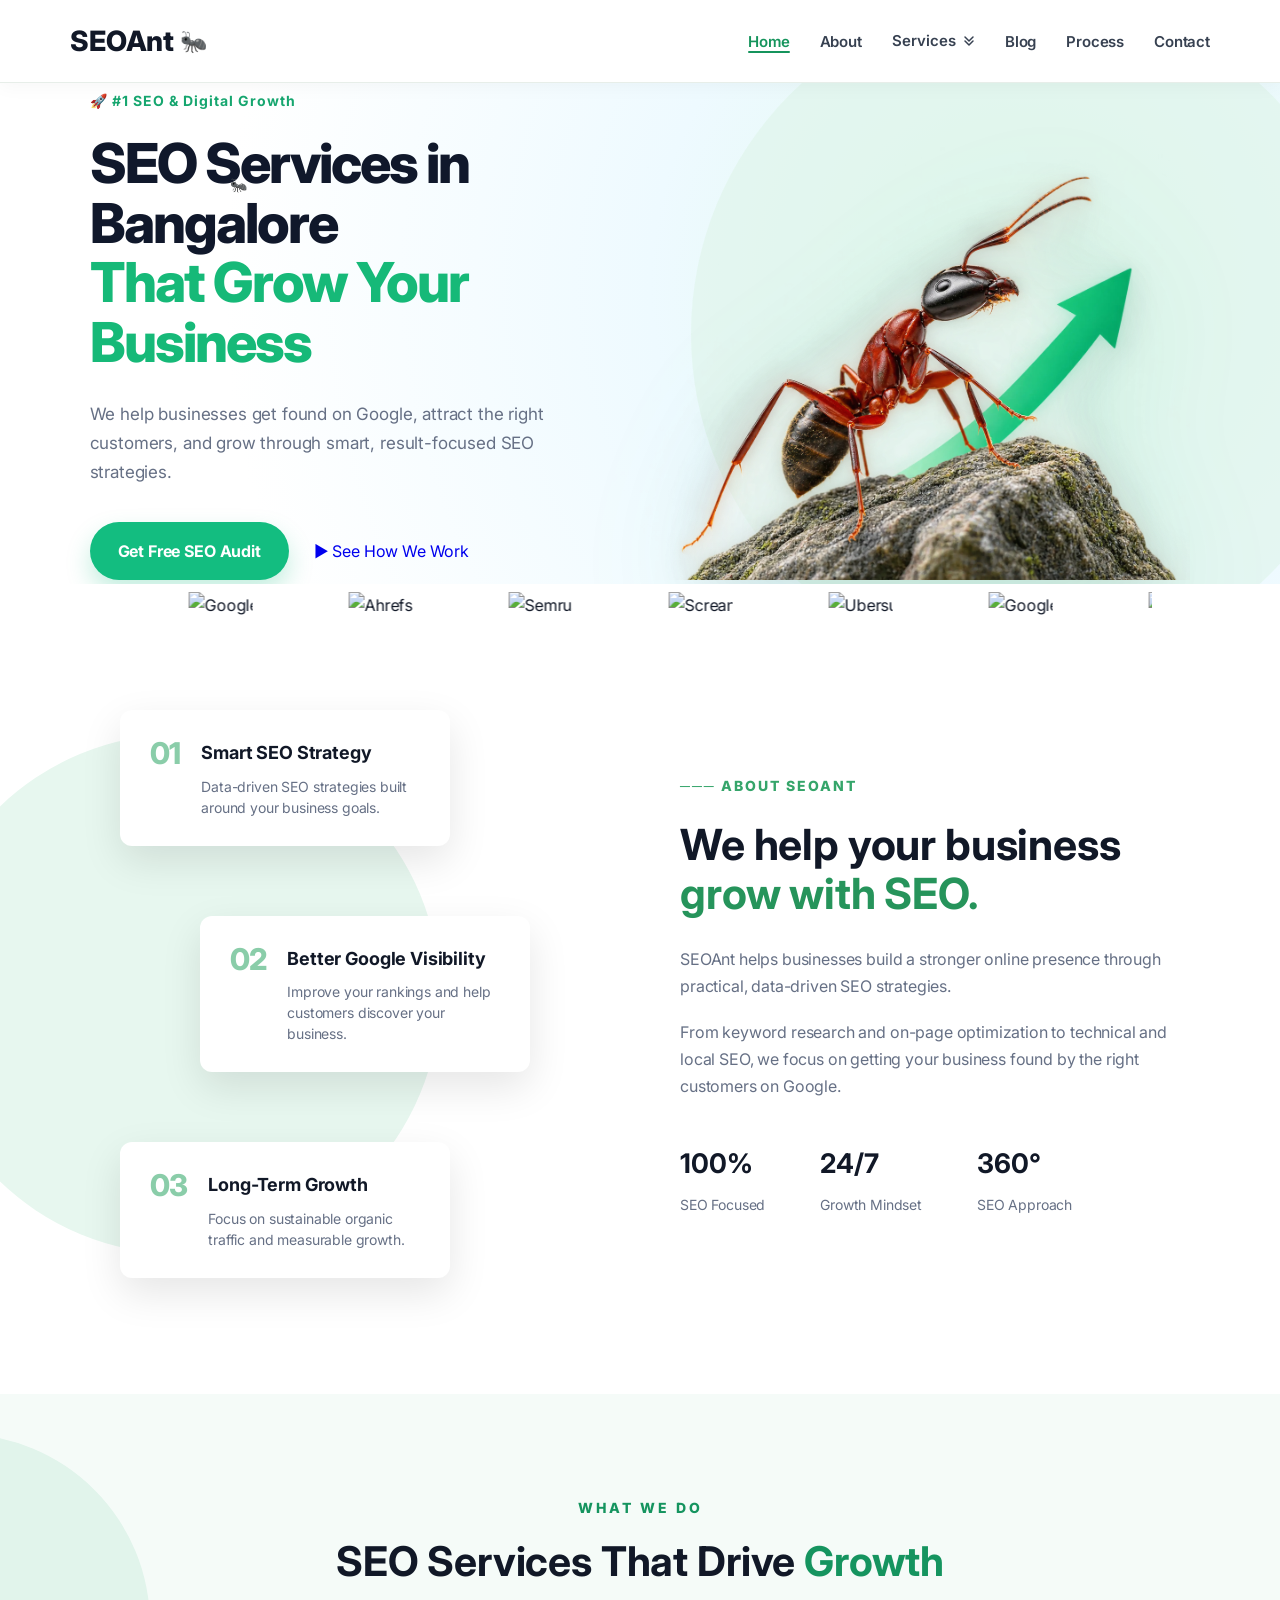
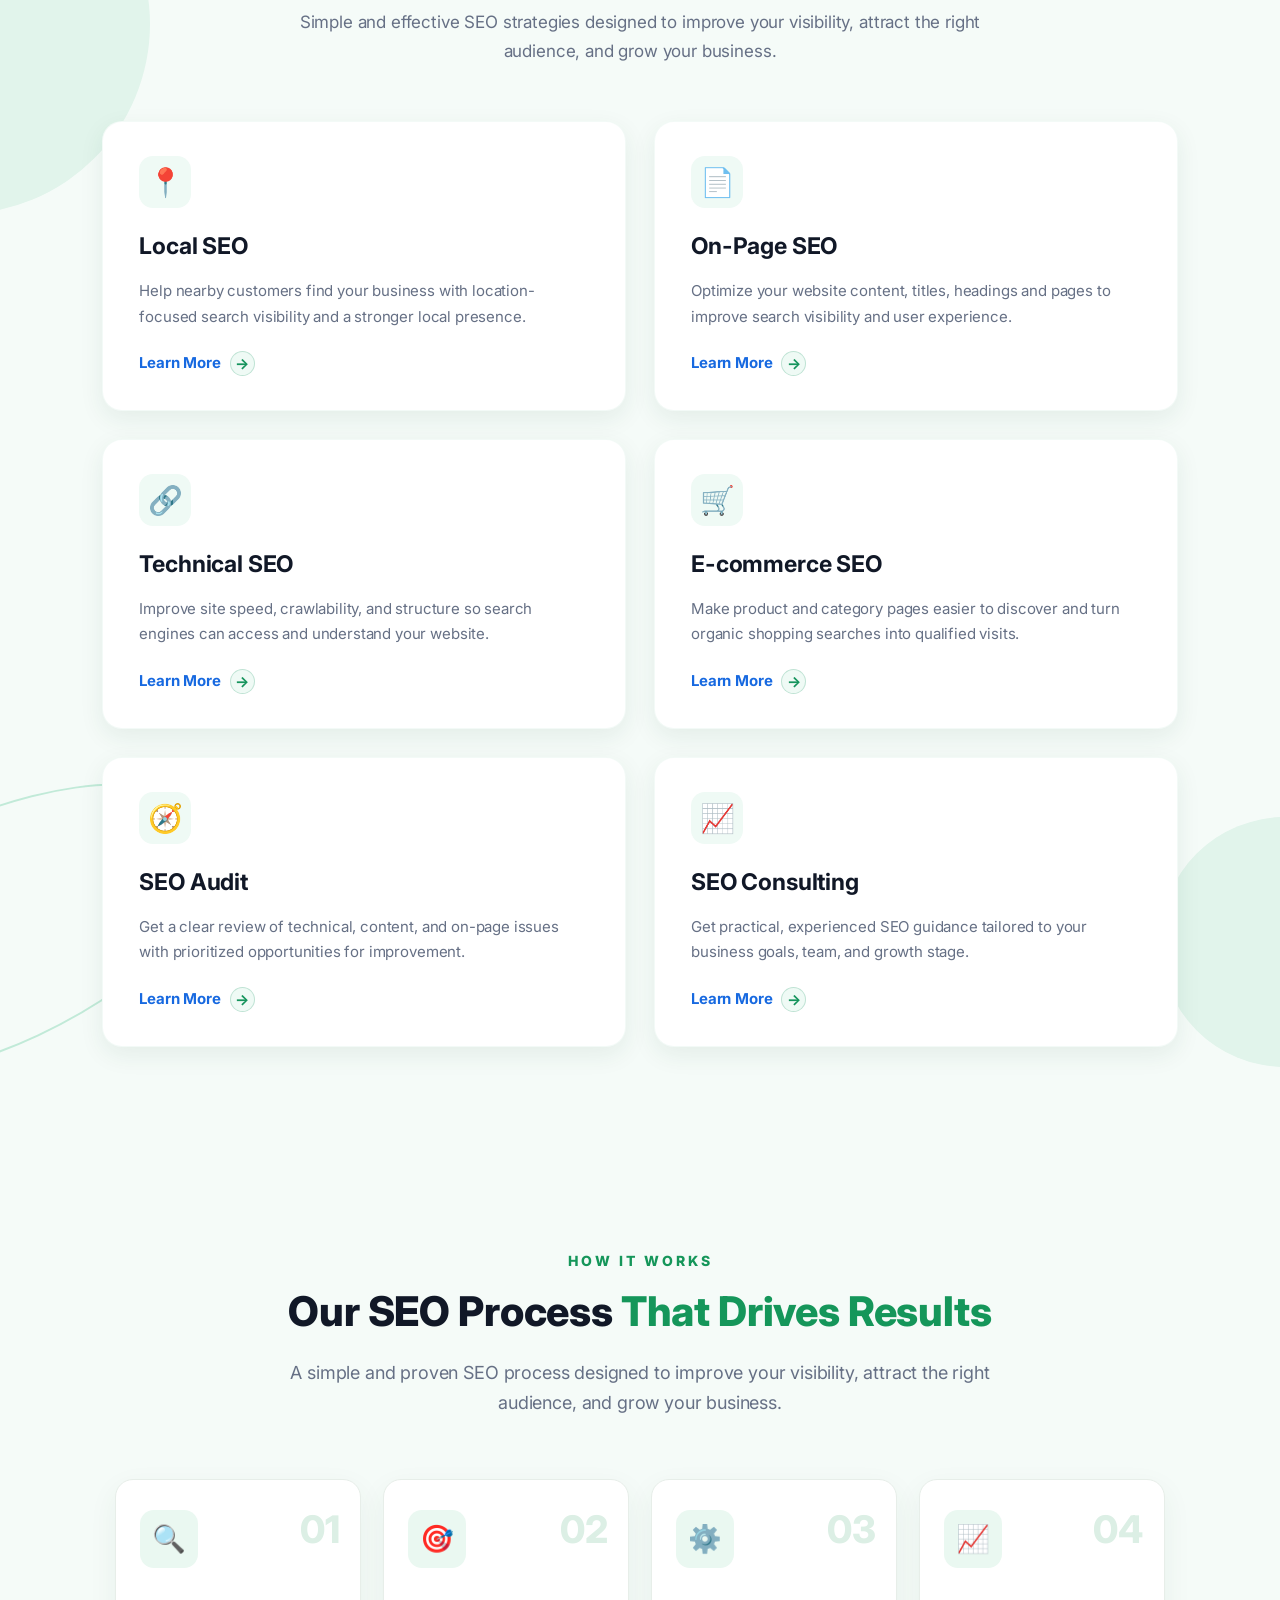
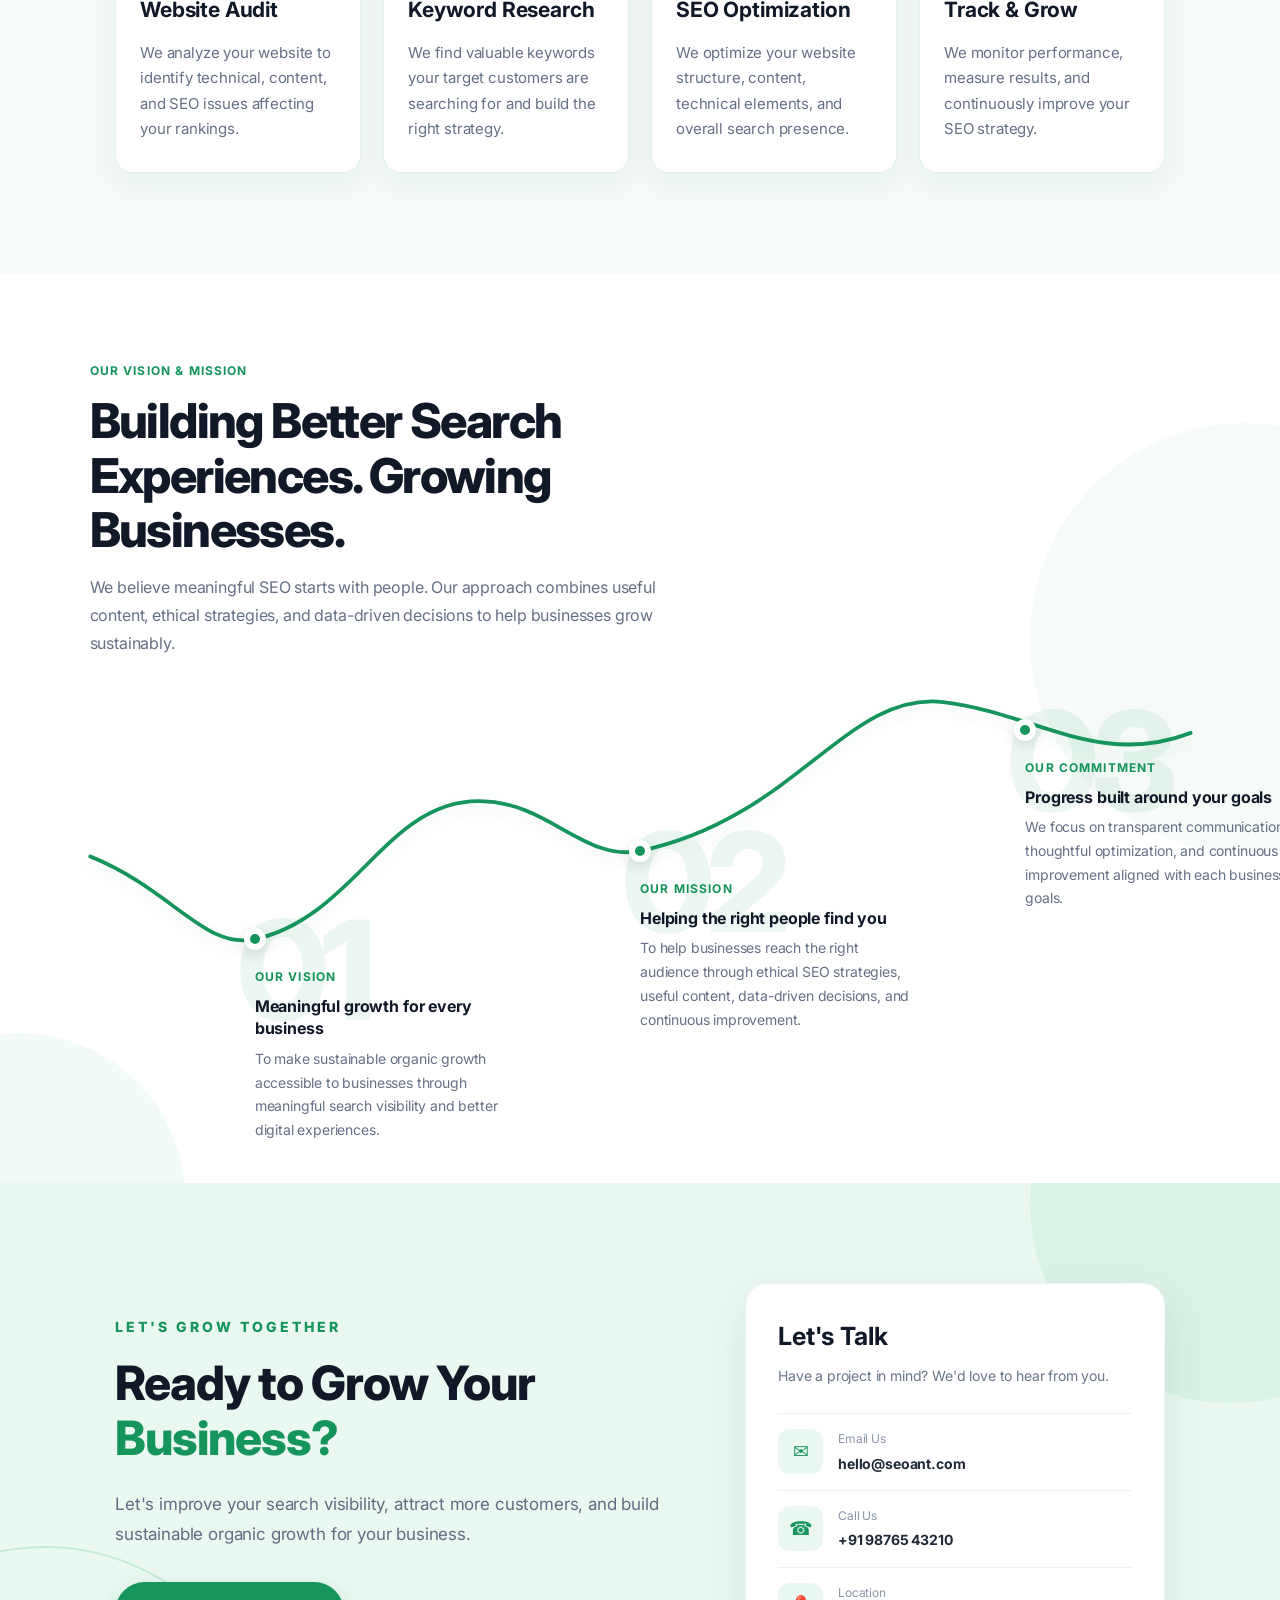
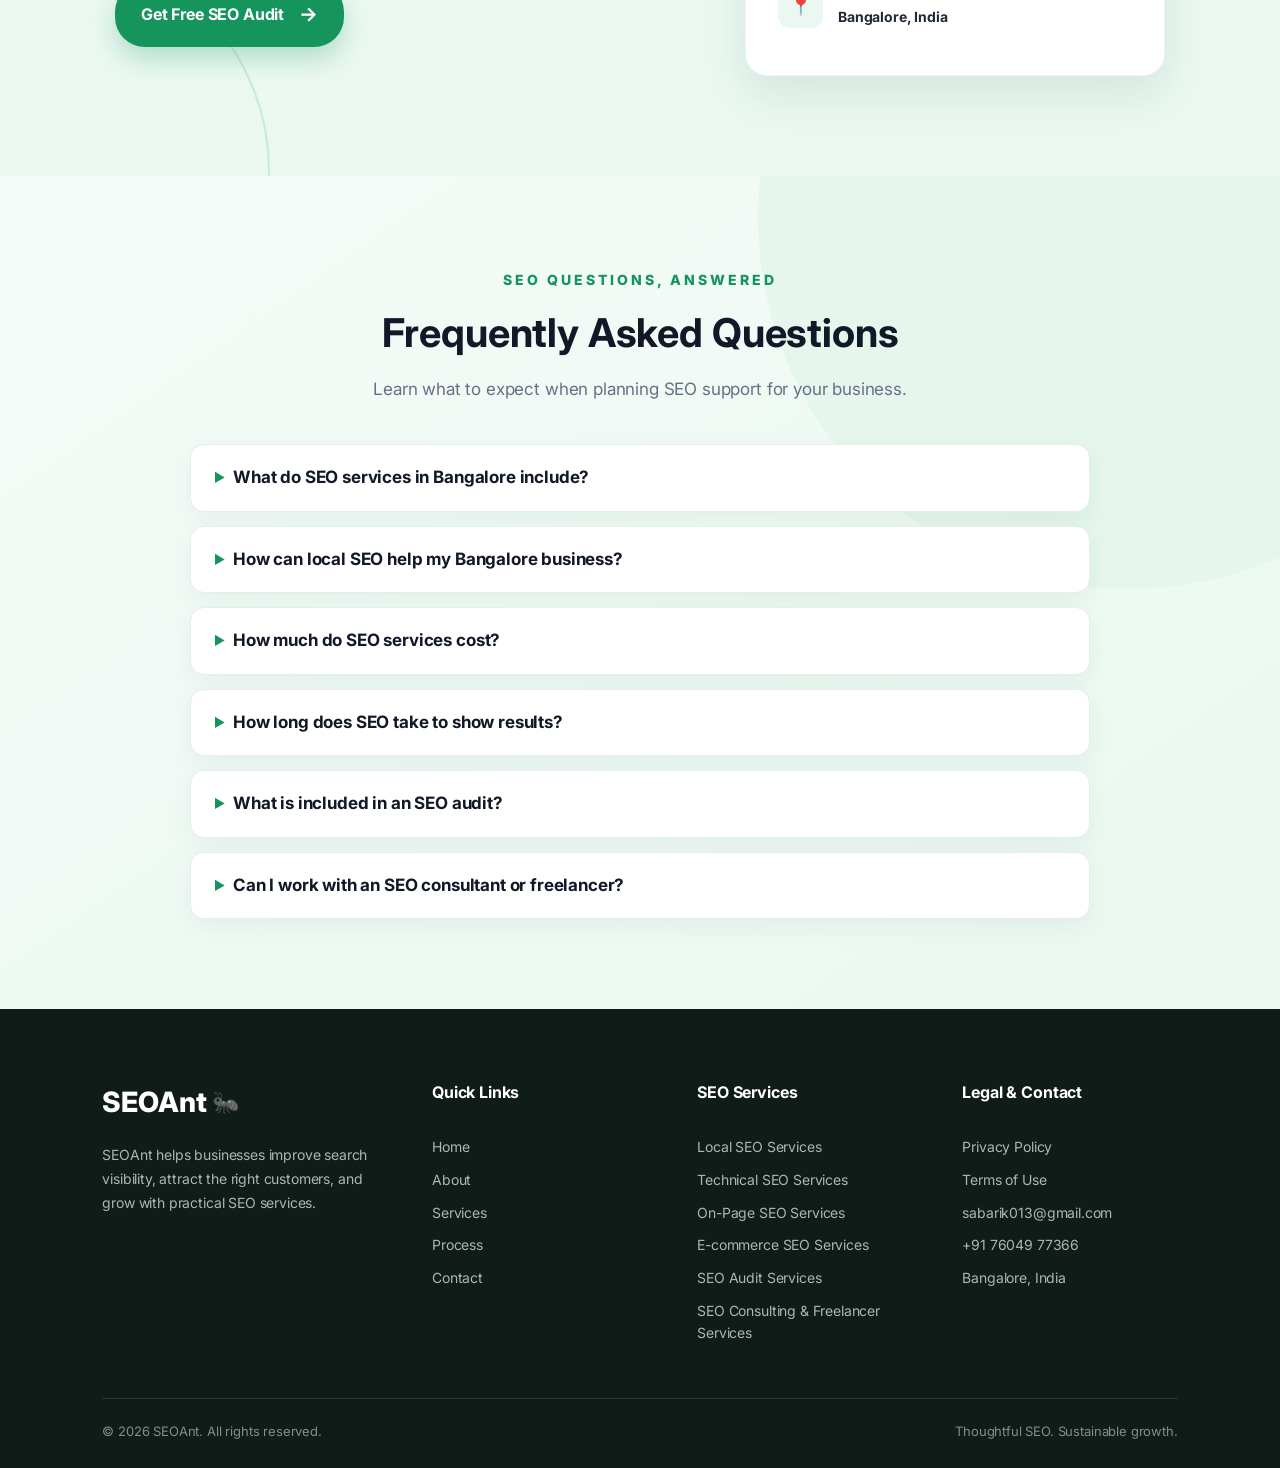
==== commit 11812cf1: "Add vision and mission timeline section Co-authored-by: Copilot <223556219+Copilot@users.noreply.git" ====
--- a/index.html
+++ b/index.html
@@ -290,7 +290,6 @@
 
 </section>
 
-
         <!-- =========================
      About Section
 ========================= -->
@@ -678,6 +677,53 @@
 
     </div>
 
+</section>
+
+<section class="vision-section" id="vision-mission" aria-labelledby="vision-heading">
+    <div class="vision-inner">
+        <div class="vision-intro">
+            <span class="vision-eyebrow">OUR VISION &amp; MISSION</span>
+            <h2 id="vision-heading">Building Better Search Experiences. Growing Businesses.</h2>
+            <p>We believe meaningful SEO starts with people. Our approach combines useful content, ethical strategies, and data-driven decisions to help businesses grow sustainably.</p>
+        </div>
+
+        <div class="vision-timeline">
+            <svg class="vision-curve" viewBox="0 0 1200 390" preserveAspectRatio="none" aria-hidden="true" focusable="false">
+                <path class="vision-curve-desktop" d="M 0 170 C 90 200 125 255 180 245 C 290 225 325 115 430 120 C 500 122 540 175 600 165 C 770 135 825 20 930 30 C 1030 40 1100 90 1200 58" />
+                <path class="vision-curve-tablet" d="M 0 170 C 90 200 105 255 156 245 C 290 225 325 115 430 120 C 500 122 540 175 600 165 C 710 135 880 35 936 47 C 1010 58 1100 90 1200 58" />
+            </svg>
+
+            <ol class="vision-milestones">
+                <li class="vision-milestone vision-milestone-one">
+                    <span class="vision-marker" aria-hidden="true"></span>
+                    <div class="vision-copy">
+                        <span class="vision-number" aria-hidden="true">01</span>
+                        <span class="vision-label">OUR VISION</span>
+                        <h3>Meaningful growth for every business</h3>
+                        <p>To make sustainable organic growth accessible to businesses through meaningful search visibility and better digital experiences.</p>
+                    </div>
+                </li>
+                <li class="vision-milestone vision-milestone-two">
+                    <span class="vision-marker" aria-hidden="true"></span>
+                    <div class="vision-copy">
+                        <span class="vision-number" aria-hidden="true">02</span>
+                        <span class="vision-label">OUR MISSION</span>
+                        <h3>Helping the right people find you</h3>
+                        <p>To help businesses reach the right audience through ethical SEO strategies, useful content, data-driven decisions, and continuous improvement.</p>
+                    </div>
+                </li>
+                <li class="vision-milestone vision-milestone-three">
+                    <span class="vision-marker" aria-hidden="true"></span>
+                    <div class="vision-copy">
+                        <span class="vision-number" aria-hidden="true">03</span>
+                        <span class="vision-label">OUR COMMITMENT</span>
+                        <h3>Progress built around your goals</h3>
+                        <p>We focus on transparent communication, thoughtful optimization, and continuous improvement aligned with each business's goals.</p>
+                    </div>
+                </li>
+            </ol>
+        </div>
+    </div>
 </section>
 
 
@@ -857,7 +903,6 @@
         </div>
     </div>
 </section>
-
 
     </main>
 
--- a/style.css
+++ b/style.css
@@ -2670,4 +2670,336 @@
     .nav-links {
         width: auto;
     }
+}
+
+/* =========================================================
+   VISION & MISSION
+========================================================= */
+
+.vision-section {
+    position: relative;
+    overflow: hidden;
+    isolation: isolate;
+    padding: 88px 7% 84px;
+    background: var(--white);
+}
+
+.vision-section::before,
+.vision-section::after {
+    position: absolute;
+    z-index: -1;
+    border-radius: 50%;
+    background: var(--green-soft);
+    content: "";
+    pointer-events: none;
+}
+
+.vision-section::before {
+    top: 150px;
+    right: -180px;
+    width: 430px;
+    aspect-ratio: 1;
+    opacity: 0.9;
+}
+
+.vision-section::after {
+    bottom: -180px;
+    left: -145px;
+    width: 330px;
+    aspect-ratio: 1;
+    background: var(--green-light);
+    opacity: 0.55;
+}
+
+.vision-inner {
+    position: relative;
+    max-width: 1250px;
+    margin: 0 auto;
+}
+
+.vision-intro {
+    max-width: 650px;
+    margin-bottom: 12px;
+}
+
+.vision-eyebrow,
+.vision-label {
+    display: block;
+    color: var(--green);
+    font-size: 12px;
+    font-weight: 700;
+    letter-spacing: 1.15px;
+}
+
+.vision-eyebrow {
+    margin-bottom: 14px;
+}
+
+.vision-intro h2 {
+    max-width: 640px;
+    color: var(--dark);
+    font-size: clamp(32px, 4vw, 48px);
+    font-weight: 800;
+    letter-spacing: -1.6px;
+    line-height: 1.13;
+}
+
+.vision-intro p {
+    max-width: 610px;
+    margin-top: 16px;
+    color: var(--text);
+    font-size: 16px;
+    line-height: 1.75;
+}
+
+.vision-timeline {
+    position: relative;
+    height: 430px;
+    margin-top: 8px;
+}
+
+.vision-curve {
+    position: absolute;
+    inset: 0;
+    width: 100%;
+    height: 100%;
+    overflow: visible;
+}
+
+.vision-curve path {
+    fill: none;
+    stroke: var(--green);
+    stroke-width: 3.5px;
+    stroke-linecap: round;
+    filter: drop-shadow(0 5px 7px rgba(21, 148, 92, 0.12));
+}
+
+.vision-curve-tablet {
+    display: none;
+}
+
+.vision-milestones {
+    position: absolute;
+    inset: 0;
+    margin: 0;
+    padding: 0;
+    list-style: none;
+}
+
+.vision-milestone {
+    position: absolute;
+    width: min(280px, 25%);
+}
+
+.vision-milestone-one {
+    top: 62.8%;
+    left: 15%;
+}
+
+.vision-milestone-two {
+    top: 42.3%;
+    left: 50%;
+}
+
+.vision-milestone-three {
+    top: 14.1%;
+    left: 85%;
+}
+
+.vision-marker {
+    position: absolute;
+    top: 0;
+    left: 0;
+    z-index: 2;
+    width: 22px;
+    height: 22px;
+    border: 6px solid var(--white);
+    border-radius: 50%;
+    background: var(--green);
+    box-shadow: 0 4px 14px rgba(17, 24, 39, 0.13);
+    transform: translate(-50%, -50%);
+}
+
+.vision-copy {
+    position: relative;
+    margin-top: 28px;
+    isolation: isolate;
+}
+
+.vision-number {
+    position: absolute;
+    top: -66px;
+    left: -18px;
+    z-index: -1;
+    color: var(--green);
+    font-size: clamp(88px, 11vw, 138px);
+    font-weight: 800;
+    letter-spacing: -8px;
+    line-height: 1;
+    opacity: 0.075;
+    pointer-events: none;
+}
+
+.vision-label,
+.vision-copy h3,
+.vision-copy p {
+    position: relative;
+}
+
+.vision-copy h3 {
+    margin-top: 8px;
+    color: var(--dark);
+    font-size: 16px;
+    font-weight: 700;
+    line-height: 1.4;
+}
+
+.vision-copy p {
+    margin-top: 7px;
+    color: var(--text);
+    font-size: 14px;
+    line-height: 1.7;
+}
+
+@media (max-width: 900px) {
+    .vision-section {
+        padding: 76px 7% 132px;
+    }
+
+    .vision-intro {
+        max-width: 600px;
+    }
+
+    .vision-timeline {
+        height: 450px;
+        margin-top: 18px;
+    }
+
+    .vision-curve-desktop {
+        display: none;
+    }
+
+    .vision-curve-tablet {
+        display: block;
+    }
+
+    .vision-milestone {
+        width: 28%;
+    }
+
+    .vision-milestone-one {
+        left: 13%;
+    }
+
+    .vision-milestone-two {
+        left: 50%;
+    }
+
+    .vision-milestone-three {
+        top: 12.1%;
+        left: 78%;
+    }
+
+    .vision-number {
+        font-size: clamp(82px, 12vw, 112px);
+    }
+}
+
+@media (max-width: 680px) {
+    .vision-section {
+        padding: 66px 22px 68px;
+    }
+
+    .vision-section::before {
+        top: 265px;
+        right: -255px;
+        width: 390px;
+    }
+
+    .vision-intro h2 {
+        font-size: clamp(30px, 8vw, 40px);
+        letter-spacing: -1.1px;
+    }
+
+    .vision-intro p {
+        margin-top: 13px;
+        font-size: 15px;
+    }
+
+    .vision-timeline {
+        height: auto;
+        margin-top: 34px;
+    }
+
+    .vision-curve {
+        display: none;
+    }
+
+    .vision-timeline::before {
+        position: absolute;
+        top: 12px;
+        bottom: 12px;
+        left: 12px;
+        width: 2px;
+        border-radius: 2px;
+        background: linear-gradient(to bottom, var(--green), rgba(21, 148, 92, 0.28));
+        content: "";
+    }
+
+    .vision-milestones {
+        position: relative;
+        display: grid;
+        gap: 30px;
+    }
+
+    .vision-milestone,
+    .vision-milestone-one,
+    .vision-milestone-two,
+    .vision-milestone-three {
+        position: relative;
+        top: auto;
+        left: auto;
+        width: auto;
+        min-width: 0;
+        padding: 0 0 0 46px;
+    }
+
+    .vision-marker {
+        top: 8px;
+        left: 13px;
+        width: 20px;
+        height: 20px;
+    }
+
+    .vision-copy {
+        margin-top: 0;
+    }
+
+    .vision-number {
+        top: -24px;
+        left: 27px;
+        font-size: 82px;
+        letter-spacing: -5px;
+    }
+
+    .vision-copy h3 {
+        max-width: 340px;
+        font-size: 16px;
+    }
+
+    .vision-copy p {
+        max-width: 440px;
+        font-size: 14px;
+    }
+}
+
+@media (prefers-reduced-motion: reduce) {
+    .vision-section *,
+    .vision-section *::before,
+    .vision-section *::after {
+        scroll-behavior: auto;
+        animation-duration: 0.01ms;
+        animation-iteration-count: 1;
+        transition-duration: 0.01ms;
+    }
 }
